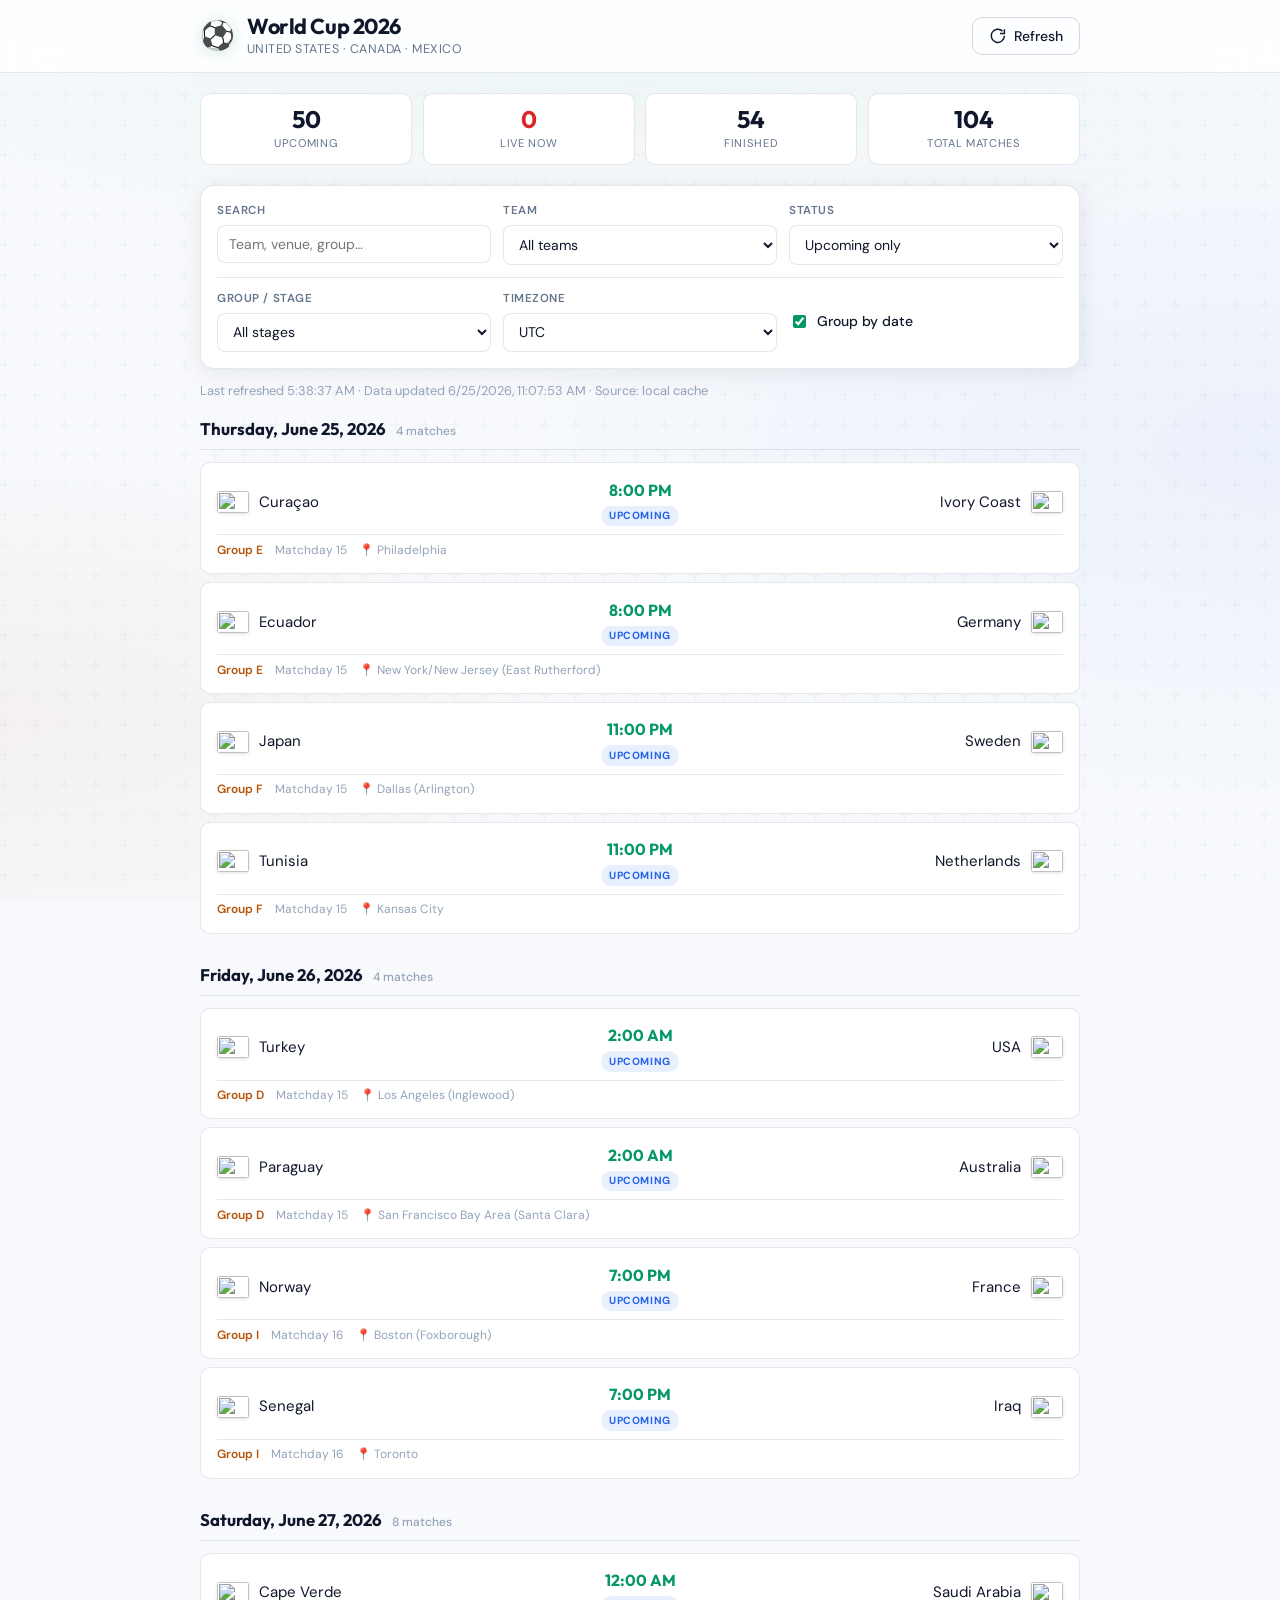
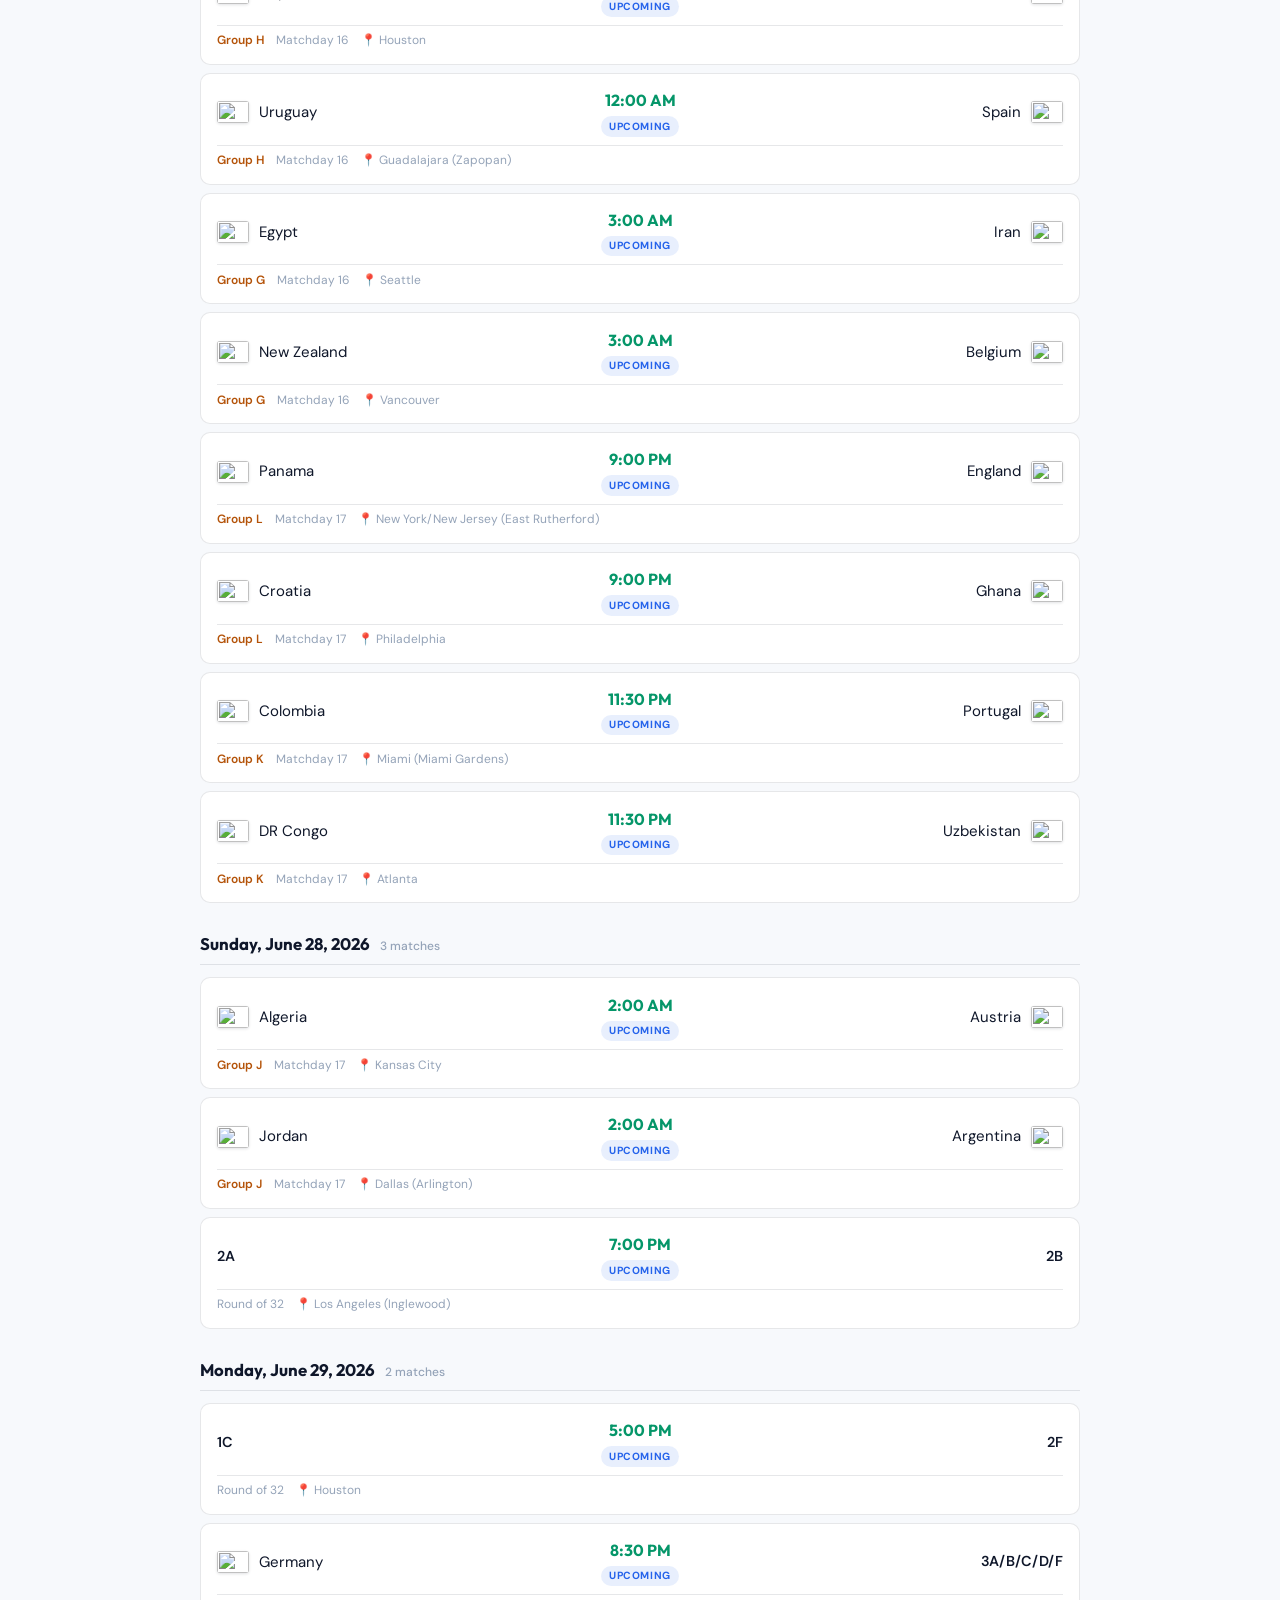
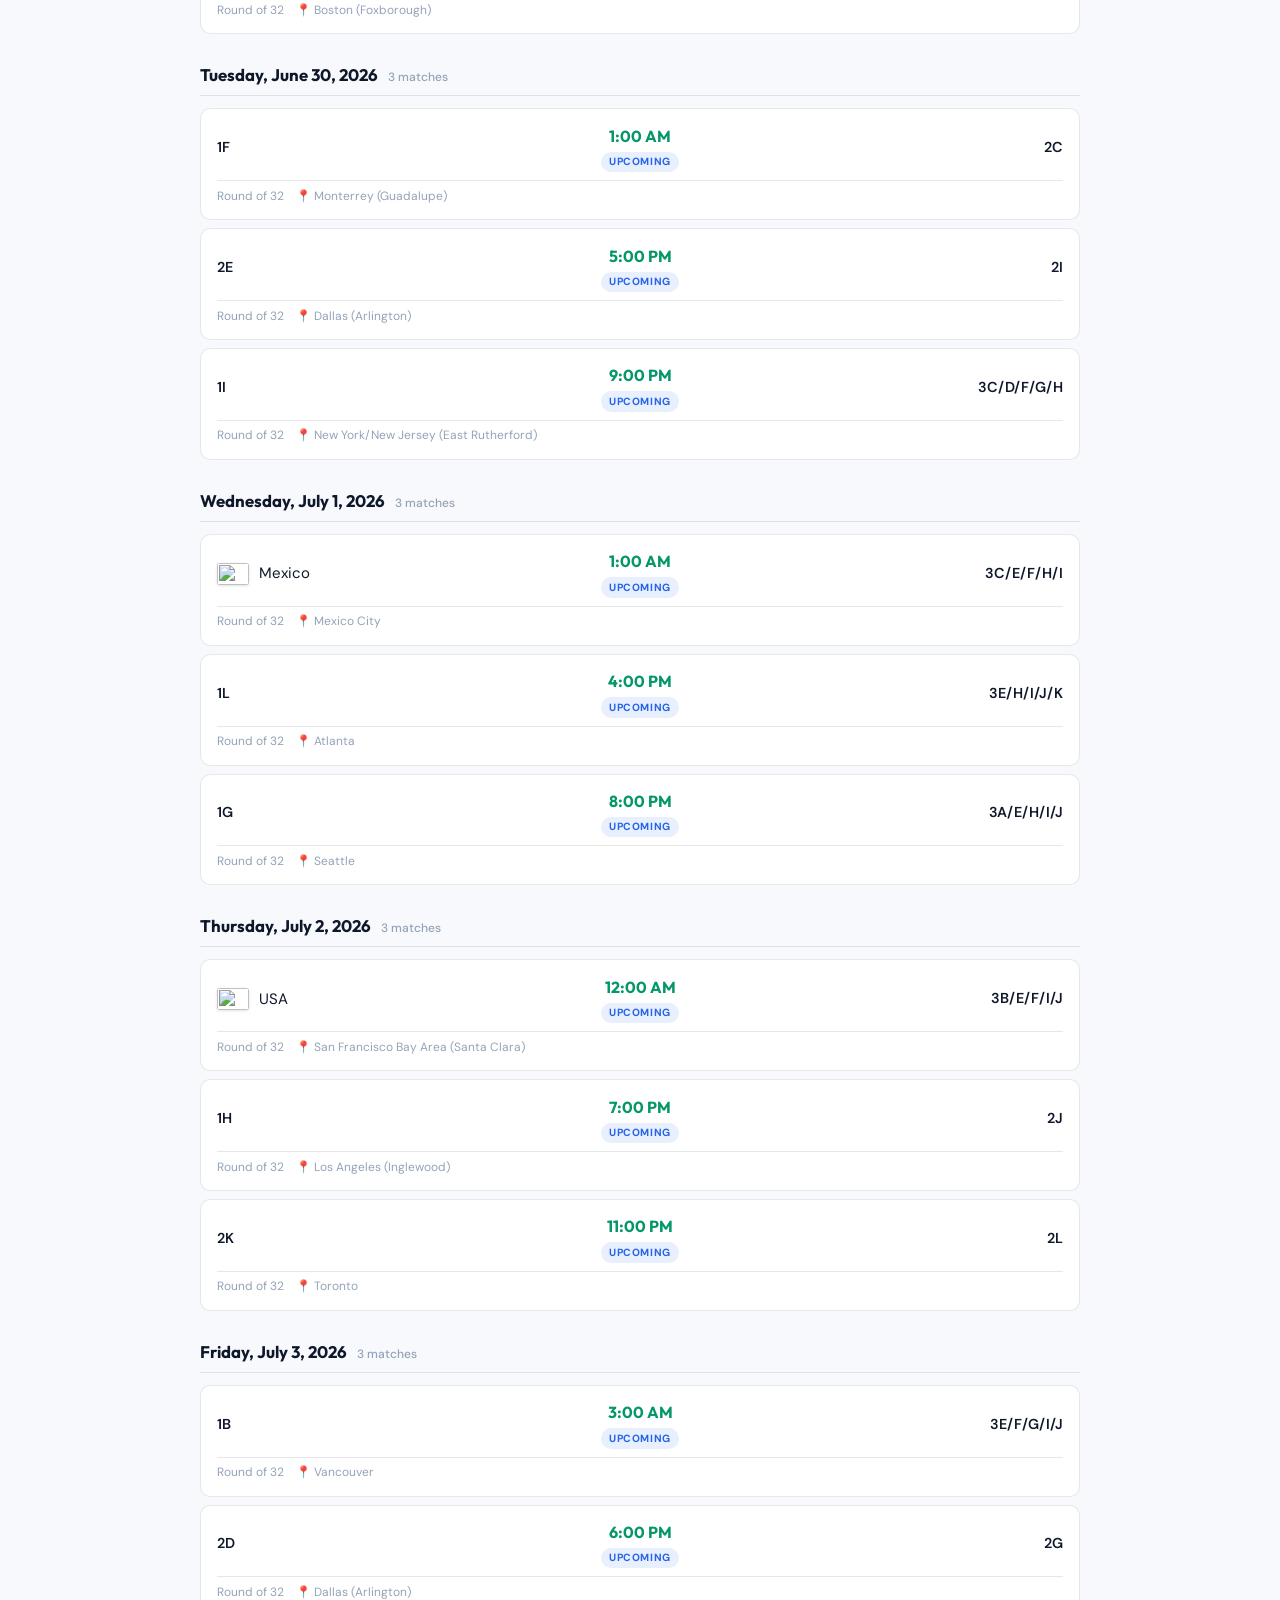
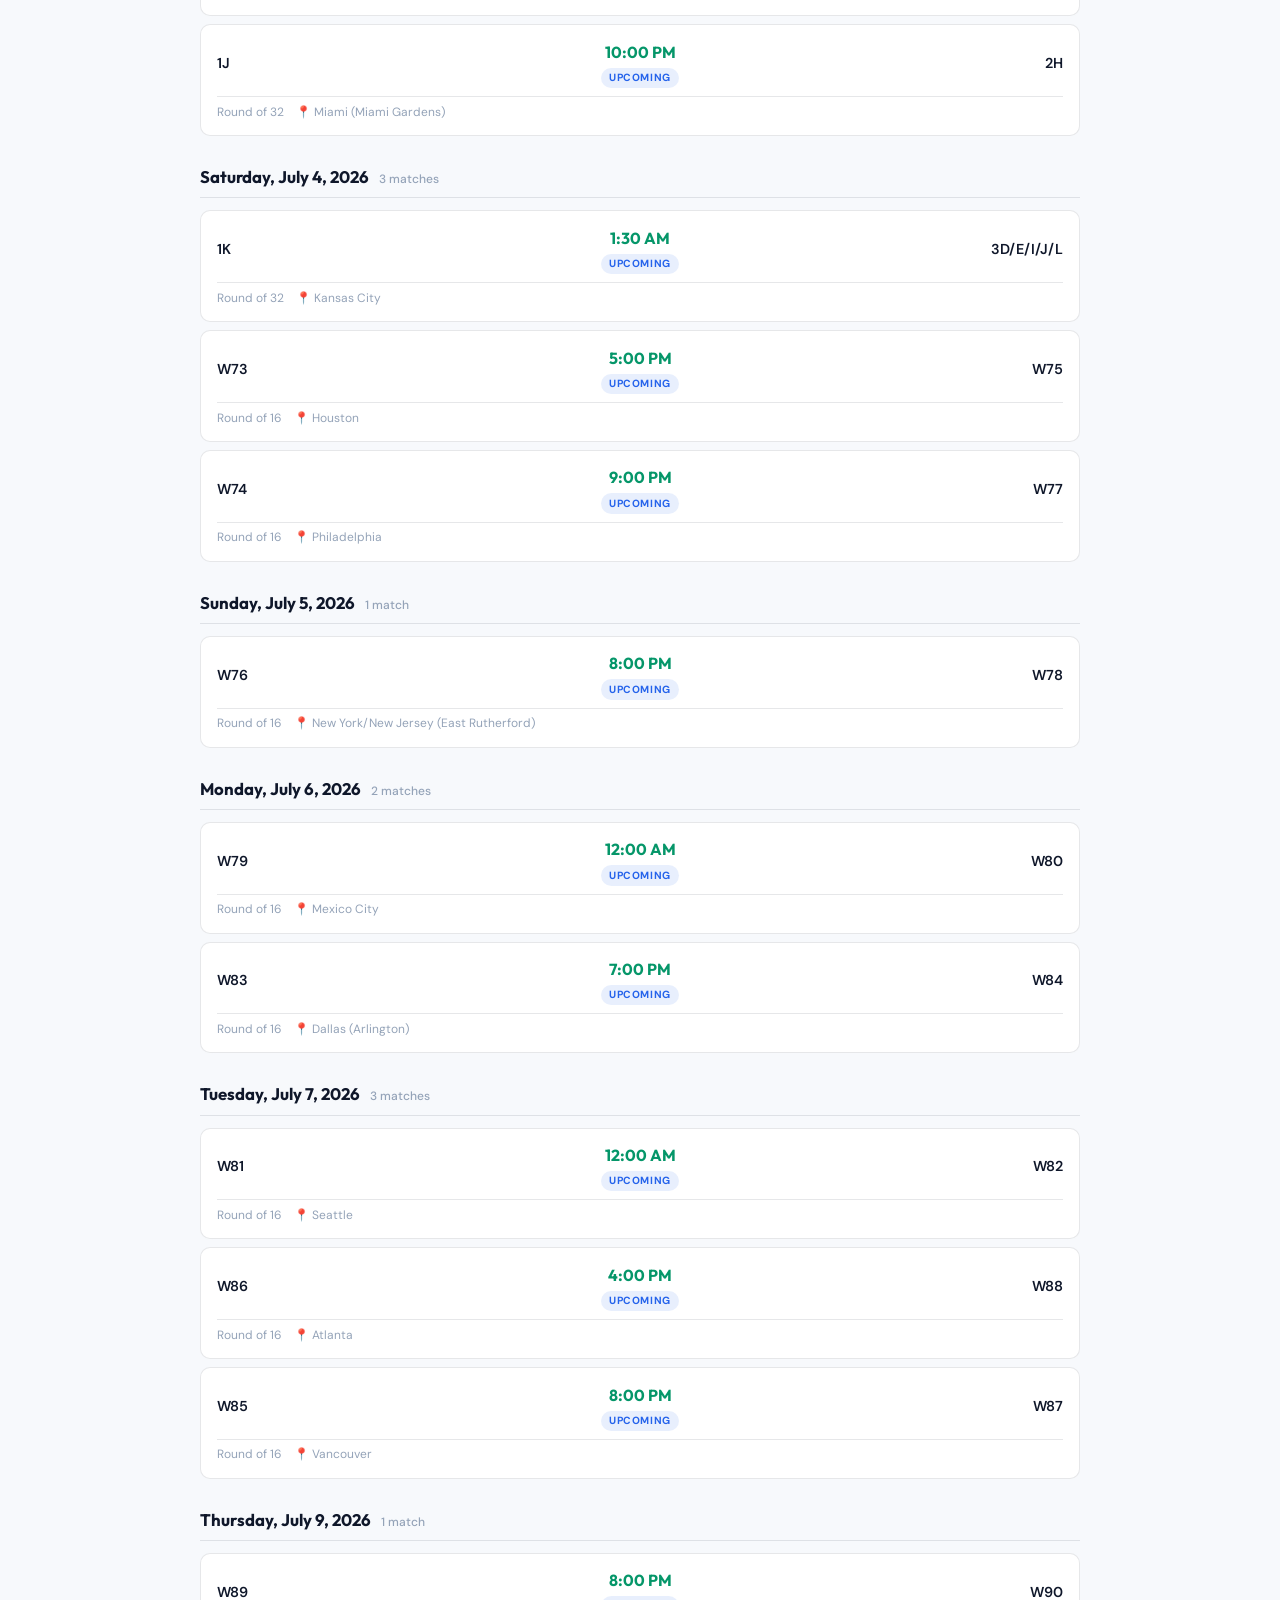
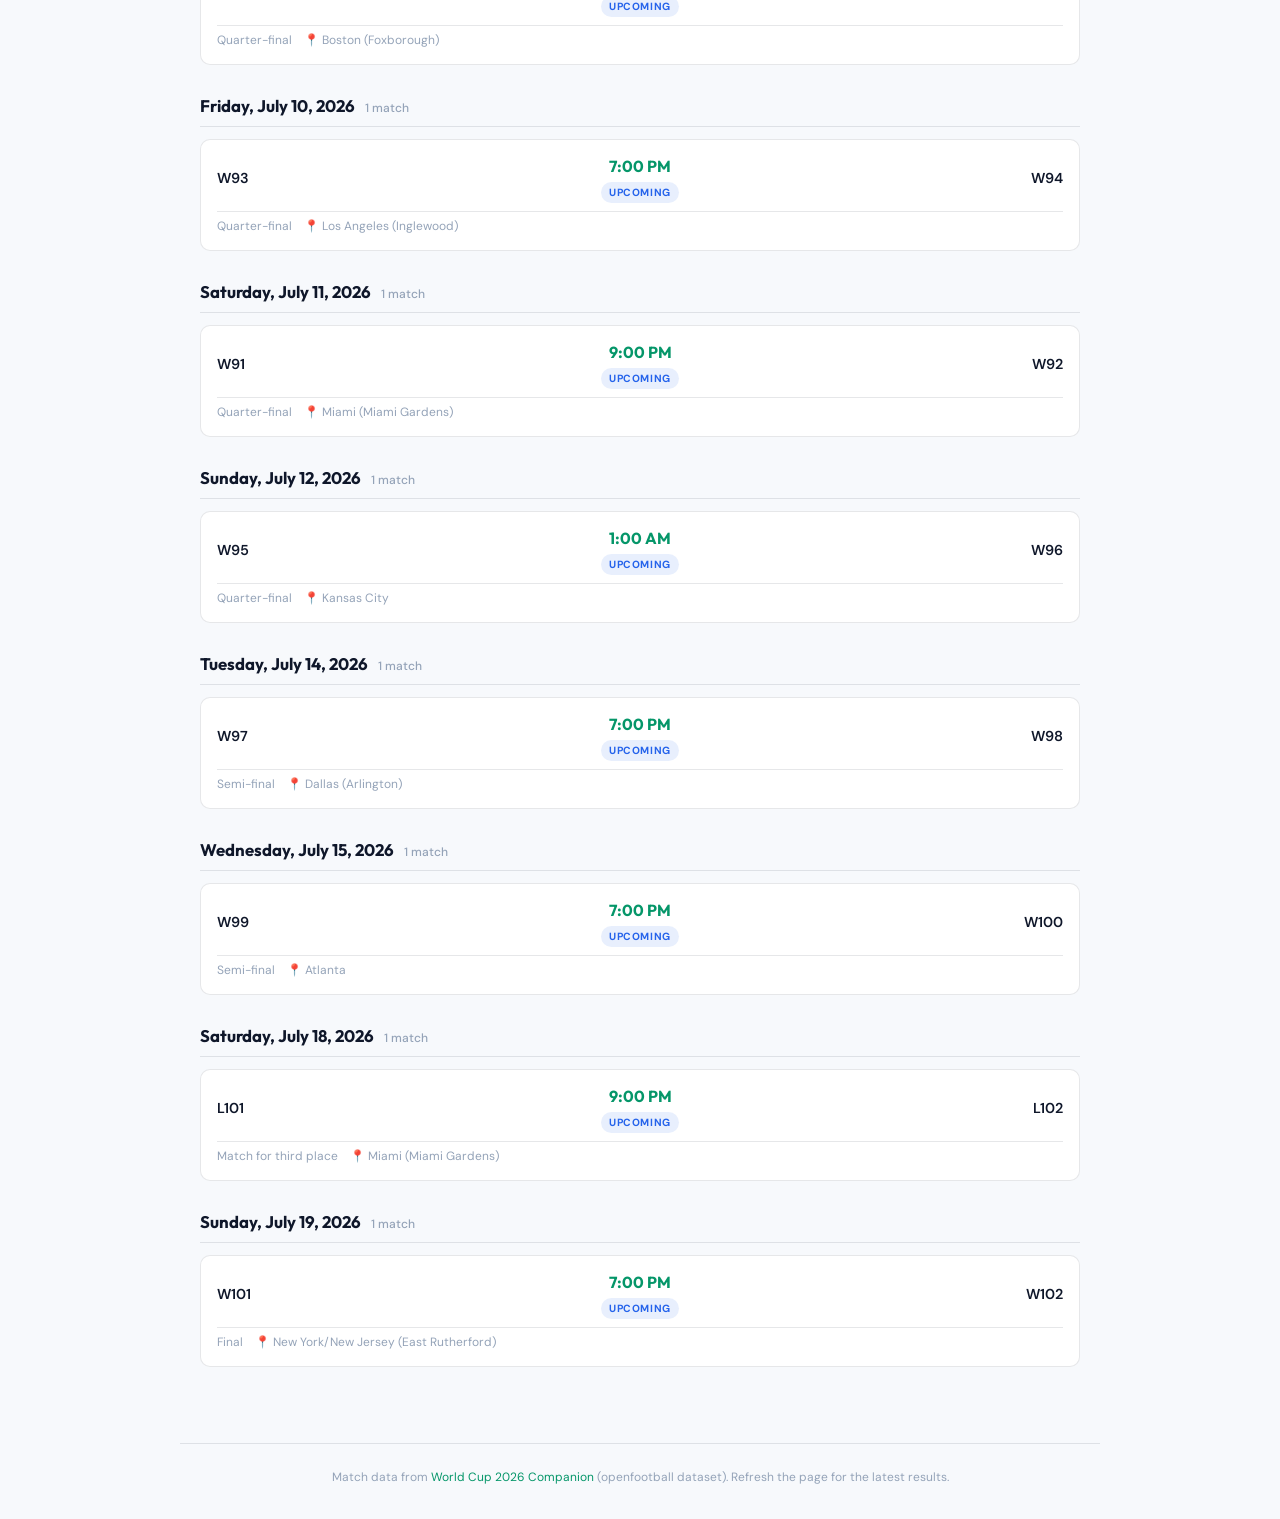
==== index.html @ 086d4d92 "Add World Cup 2026 match schedule site with squads and filters. Co-authored-by: Cursor <cursoragent@" ====
<!DOCTYPE html>
<html lang="en">
<head>
  <meta charset="UTF-8">
  <meta name="viewport" content="width=device-width, initial-scale=1.0">
  <meta name="description" content="2026 FIFA World Cup match schedule — dates, times, live updates, and results in your timezone.">
  <meta name="theme-color" content="#f7f9fc">
  <title>World Cup 2026 — Match Schedule</title>
  <link rel="preconnect" href="https://fonts.googleapis.com">
  <link rel="preconnect" href="https://fonts.gstatic.com" crossorigin>
  <link href="https://fonts.googleapis.com/css2?family=DM+Sans:ital,opsz,wght@0,9..40,400;0,9..40,500;0,9..40,600;0,9..40,700;1,9..40,400&family=Outfit:wght@600;700;800&display=swap" rel="stylesheet">
  <link rel="stylesheet" href="styles.css">
</head>
<body>
  <div class="page-bg" aria-hidden="true"></div>

  <header class="site-header">
    <div class="header-inner">
      <div class="brand">
        <span class="brand-icon" aria-hidden="true">⚽</span>
        <div>
          <h1>World Cup 2026</h1>
          <p class="brand-sub">United States · Canada · Mexico</p>
        </div>
      </div>
      <div class="header-actions">
        <button type="button" id="refresh-btn" class="btn btn-ghost" title="Reload latest match data">
          <svg class="icon" viewBox="0 0 24 24" fill="none" stroke="currentColor" stroke-width="2" aria-hidden="true">
            <path d="M21 12a9 9 0 1 1-2.64-6.36"/><polyline points="21 3 21 9 15 9"/>
          </svg>
          <span class="btn-label">Refresh</span>
        </button>
      </div>
    </div>
  </header>

  <main class="main">
    <section class="stats-bar" id="stats-bar" aria-label="Tournament summary">
      <div class="stat-card">
        <span class="stat-value" id="stat-upcoming">—</span>
        <span class="stat-label">Upcoming</span>
      </div>
      <div class="stat-card stat-live">
        <span class="stat-value" id="stat-live">—</span>
        <span class="stat-label">Live now</span>
      </div>
      <div class="stat-card">
        <span class="stat-value" id="stat-finished">—</span>
        <span class="stat-label">Finished</span>
      </div>
      <div class="stat-card">
        <span class="stat-value" id="stat-total">—</span>
        <span class="stat-label">Total matches</span>
      </div>
    </section>

    <section class="controls" aria-label="Filters">
      <div class="controls-row">
        <div class="control-group control-search">
          <label for="search-input">Search</label>
          <input type="search" id="search-input" placeholder="Team, venue, group…" autocomplete="off">
        </div>
        <div class="control-group">
          <label for="team-filter">Team</label>
          <select id="team-filter">
            <option value="">All teams</option>
          </select>
        </div>
        <div class="control-group">
          <label for="status-filter">Status</label>
          <select id="status-filter">
            <option value="all">All matches</option>
            <option value="upcoming" selected>Upcoming only</option>
            <option value="live">Live only</option>
            <option value="finished">Finished only</option>
          </select>
        </div>
      </div>
      <div class="controls-row">
        <div class="control-group">
          <label for="group-filter">Group / Stage</label>
          <select id="group-filter">
            <option value="">All stages</option>
          </select>
        </div>
        <div class="control-group">
          <label for="timezone-select">Timezone</label>
          <select id="timezone-select"></select>
        </div>
        <div class="control-group control-toggle">
          <label class="toggle-label">
            <input type="checkbox" id="group-by-date" checked>
            <span>Group by date</span>
          </label>
        </div>
      </div>
    </section>

    <p class="meta-line" id="meta-line" aria-live="polite"></p>

    <div id="loading" class="loading" hidden>
      <div class="spinner" aria-hidden="true"></div>
      <p>Loading matches…</p>
    </div>

    <div id="error" class="error-banner" hidden role="alert">
      <p id="error-message"></p>
      <button type="button" class="btn btn-small" id="retry-btn">Try again</button>
    </div>

    <div id="matches-container" class="matches-container"></div>

    <p id="empty-state" class="empty-state" hidden>No matches match your filters. Try adjusting your selection.</p>
  </main>

  <footer class="site-footer">
    <p>Match data from <a href="https://wcup2026.org" target="_blank" rel="noopener">World Cup 2026 Companion</a> (openfootball dataset). Refresh the page for the latest results.</p>
  </footer>

  <div id="squad-modal" class="modal" hidden aria-hidden="true">
    <div class="modal-backdrop" data-close-squad></div>
    <div class="modal-panel" role="dialog" aria-modal="true" aria-labelledby="squad-title">
      <header class="modal-header">
        <div class="modal-title-wrap">
          <img id="squad-flag" class="squad-flag" src="" alt="" width="48" height="34" hidden>
          <div>
            <h2 id="squad-title" class="modal-title">Team squad</h2>
            <p id="squad-subtitle" class="modal-subtitle"></p>
          </div>
        </div>
        <button type="button" class="modal-close" id="squad-close" aria-label="Close squad panel">&times;</button>
      </header>
      <div id="squad-body" class="modal-body"></div>
    </div>
  </div>

  <script src="data/matches.js"></script>
  <script src="data/squads.js"></script>
  <script src="app.js"></script>
</body>
</html>
---- styles.css ----
:root {
  --bg-deep: #f7f9fc;
  --bg-card: #ffffff;
  --bg-card-hover: #f1f5f9;
  --bg-input: #ffffff;
  --border: rgba(15, 23, 42, 0.1);
  --border-strong: rgba(15, 23, 42, 0.16);
  --text: #0f172a;
  --text-muted: #64748b;
  --text-dim: #94a3b8;
  --accent: #059669;
  --accent-glow: rgba(5, 150, 105, 0.18);
  --accent-2: #2563eb;
  --live: #dc2626;
  --live-glow: rgba(220, 38, 38, 0.18);
  --gold: #b45309;
  --radius: 14px;
  --radius-sm: 10px;
  --shadow: 0 4px 24px rgba(15, 23, 42, 0.08);
  --font-body: "DM Sans", system-ui, sans-serif;
  --font-display: "Outfit", system-ui, sans-serif;
  --header-h: 72px;
  --max-w: 920px;
}

*, *::before, *::after {
  box-sizing: border-box;
}

html {
  scroll-behavior: smooth;
}

body {
  margin: 0;
  min-height: 100dvh;
  font-family: var(--font-body);
  font-size: 15px;
  line-height: 1.5;
  color: var(--text);
  background: var(--bg-deep);
  -webkit-font-smoothing: antialiased;
}

.page-bg {
  position: fixed;
  inset: 0;
  z-index: -1;
  background:
    radial-gradient(ellipse 80% 50% at 50% -20%, rgba(5, 150, 105, 0.08), transparent),
    radial-gradient(ellipse 60% 40% at 100% 50%, rgba(37, 99, 235, 0.06), transparent),
    radial-gradient(ellipse 50% 30% at 0% 80%, rgba(180, 83, 9, 0.05), transparent),
    var(--bg-deep);
}

.page-bg::after {
  content: "";
  position: absolute;
  inset: 0;
  background-image: url("data:image/svg+xml,%3Csvg width='60' height='60' viewBox='0 0 60 60' xmlns='http://www.w3.org/2000/svg'%3E%3Cg fill='none' fill-rule='evenodd'%3E%3Cg fill='%230f172a' fill-opacity='0.03'%3E%3Cpath d='M36 34v-4h-2v4h-4v2h4v4h2v-4h4v-2h-4zm0-30V0h-2v4h-4v2h4v4h2V6h4V4h-4zM6 34v-4H4v4H0v2h4v4h2v-4h4v-2H6zM6 4V0H4v4H0v2h4v4h2V6h4V4H6z'/%3E%3C/g%3E%3C/g%3E%3C/svg%3E");
  opacity: 0.8;
  pointer-events: none;
}

/* Header */
.site-header {
  position: sticky;
  top: 0;
  z-index: 100;
  backdrop-filter: blur(16px) saturate(1.4);
  background: rgba(255, 255, 255, 0.88);
  border-bottom: 1px solid var(--border);
}

.header-inner {
  max-width: var(--max-w);
  margin: 0 auto;
  padding: 0.85rem 1.25rem;
  display: flex;
  align-items: center;
  justify-content: space-between;
  gap: 1rem;
}

.brand {
  display: flex;
  align-items: center;
  gap: 0.75rem;
}

.brand-icon {
  font-size: 1.75rem;
  filter: drop-shadow(0 2px 8px var(--accent-glow));
}

.brand h1 {
  margin: 0;
  font-family: var(--font-display);
  font-size: 1.35rem;
  font-weight: 700;
  letter-spacing: -0.02em;
  line-height: 1.2;
}

.brand-sub {
  margin: 0;
  font-size: 0.78rem;
  color: var(--text-muted);
  letter-spacing: 0.04em;
  text-transform: uppercase;
}

/* Buttons */
.btn {
  display: inline-flex;
  align-items: center;
  gap: 0.45rem;
  padding: 0.55rem 1rem;
  border: 1px solid var(--border-strong);
  border-radius: var(--radius-sm);
  background: var(--bg-card);
  color: var(--text);
  font-family: inherit;
  font-size: 0.875rem;
  font-weight: 500;
  cursor: pointer;
  transition: background 0.2s, border-color 0.2s, transform 0.15s;
}

.btn:hover {
  background: var(--bg-card-hover);
  border-color: rgba(5, 150, 105, 0.35);
}

.btn:active {
  transform: scale(0.97);
}

.btn-ghost {
  background: transparent;
}

.btn-small {
  padding: 0.4rem 0.85rem;
  font-size: 0.8rem;
}

.icon {
  width: 1.1rem;
  height: 1.1rem;
}

.btn.is-loading .icon {
  animation: spin 0.8s linear infinite;
}

@keyframes spin {
  to { transform: rotate(360deg); }
}

/* Main */
.main {
  max-width: var(--max-w);
  margin: 0 auto;
  padding: 1.25rem 1.25rem 3rem;
}

/* Stats bar */
.stats-bar {
  display: grid;
  grid-template-columns: repeat(4, 1fr);
  gap: 0.65rem;
  margin-bottom: 1.25rem;
}

.stat-card {
  background: var(--bg-card);
  border: 1px solid var(--border);
  border-radius: var(--radius-sm);
  padding: 0.75rem 0.5rem;
  text-align: center;
  backdrop-filter: blur(8px);
}

.stat-value {
  display: block;
  font-family: var(--font-display);
  font-size: 1.5rem;
  font-weight: 700;
  line-height: 1.1;
  color: var(--text);
}

.stat-label {
  display: block;
  margin-top: 0.2rem;
  font-size: 0.7rem;
  color: var(--text-muted);
  text-transform: uppercase;
  letter-spacing: 0.06em;
}

.stat-live .stat-value {
  color: var(--live);
}

.stat-live.has-live {
  border-color: rgba(220, 38, 38, 0.35);
  box-shadow: 0 0 16px var(--live-glow);
  animation: pulse-live 2s ease-in-out infinite;
}

@keyframes pulse-live {
  0%, 100% { box-shadow: 0 0 12px var(--live-glow); }
  50% { box-shadow: 0 0 24px var(--live-glow); }
}

/* Controls */
.controls {
  background: var(--bg-card);
  border: 1px solid var(--border);
  border-radius: var(--radius);
  padding: 1rem;
  margin-bottom: 0.75rem;
  backdrop-filter: blur(12px);
  box-shadow: var(--shadow);
}

.controls-row {
  display: grid;
  grid-template-columns: repeat(3, 1fr);
  gap: 0.75rem;
}

.controls-row + .controls-row {
  margin-top: 0.75rem;
  padding-top: 0.75rem;
  border-top: 1px solid var(--border);
}

.control-group {
  display: flex;
  flex-direction: column;
  gap: 0.35rem;
  min-width: 0;
}

.control-group label {
  font-size: 0.72rem;
  font-weight: 600;
  color: var(--text-muted);
  text-transform: uppercase;
  letter-spacing: 0.05em;
}

.control-group input,
.control-group select {
  width: 100%;
  padding: 0.55rem 0.7rem;
  border: 1px solid var(--border);
  border-radius: 8px;
  background: var(--bg-input);
  color: var(--text);
  font-family: inherit;
  font-size: 0.875rem;
  outline: none;
  transition: border-color 0.2s, box-shadow 0.2s;
}

.control-group input:focus,
.control-group select:focus {
  border-color: var(--accent);
  box-shadow: 0 0 0 3px var(--accent-glow);
}

.control-search {
  grid-column: span 1;
}

.toggle-label {
  display: flex;
  align-items: center;
  gap: 0.5rem;
  margin-top: 1.35rem;
  font-size: 0.875rem !important;
  font-weight: 500 !important;
  text-transform: none !important;
  letter-spacing: normal !important;
  color: var(--text) !important;
  cursor: pointer;
}

.toggle-label input {
  width: auto;
  accent-color: var(--accent);
}

.meta-line {
  margin: 0 0 1rem;
  font-size: 0.8rem;
  color: var(--text-dim);
}

/* Loading & error */
.loading {
  display: flex;
  flex-direction: column;
  align-items: center;
  gap: 1rem;
  padding: 3rem 1rem;
  color: var(--text-muted);
}

.loading[hidden],
.error-banner[hidden],
.empty-state[hidden] {
  display: none !important;
}

.spinner {
  width: 36px;
  height: 36px;
  border: 3px solid var(--border);
  border-top-color: var(--accent);
  border-radius: 50%;
  animation: spin 0.7s linear infinite;
}

.error-banner {
  display: flex;
  align-items: center;
  justify-content: space-between;
  gap: 1rem;
  flex-wrap: wrap;
  padding: 0.85rem 1rem;
  margin-bottom: 1rem;
  background: #fef2f2;
  border: 1px solid rgba(220, 38, 38, 0.25);
  border-radius: var(--radius-sm);
  color: #b91c1c;
}

.error-banner p {
  margin: 0;
  font-size: 0.875rem;
}

.empty-state {
  text-align: center;
  padding: 2.5rem 1rem;
  color: var(--text-muted);
}

/* Date groups */
.date-group {
  margin-bottom: 1.75rem;
}

.date-heading {
  display: flex;
  align-items: baseline;
  gap: 0.65rem;
  margin: 0 0 0.75rem;
  padding-bottom: 0.5rem;
  border-bottom: 1px solid var(--border);
}

.date-heading time {
  font-family: var(--font-display);
  font-size: 1.05rem;
  font-weight: 700;
  color: var(--text);
}

.date-heading .match-count {
  font-size: 0.75rem;
  color: var(--text-dim);
  font-weight: 500;
}

/* Match card */
.match-card {
  display: grid;
  grid-template-columns: 1fr auto 1fr;
  align-items: center;
  gap: 0.5rem 0.75rem;
  padding: 0.9rem 1rem;
  margin-bottom: 0.5rem;
  background: var(--bg-card);
  border: 1px solid var(--border);
  border-radius: var(--radius-sm);
  backdrop-filter: blur(8px);
  transition: background 0.2s, border-color 0.2s, transform 0.15s;
}

.match-card:hover {
  background: var(--bg-card-hover);
  border-color: var(--border-strong);
}

.match-card.is-live {
  border-color: rgba(220, 38, 38, 0.35);
  box-shadow: 0 0 12px var(--live-glow);
}

.match-card.is-finished {
  opacity: 0.88;
}

.team {
  display: flex;
  align-items: center;
  gap: 0.6rem;
  min-width: 0;
}

.team-away {
  flex-direction: row-reverse;
  text-align: right;
}

.team-flag {
  width: 32px;
  height: 22px;
  object-fit: cover;
  border-radius: 3px;
  box-shadow: 0 1px 3px rgba(15, 23, 42, 0.12);
  flex-shrink: 0;
}

.team-name {
  font-weight: 600;
  font-size: 0.9rem;
  white-space: nowrap;
  overflow: hidden;
  text-overflow: ellipsis;
}

.team-link {
  padding: 0;
  border: none;
  background: none;
  font: inherit;
  color: inherit;
  cursor: pointer;
  text-align: inherit;
  border-radius: 4px;
  transition: color 0.15s;
}

.team-link:hover {
  color: var(--accent);
  text-decoration: underline;
  text-underline-offset: 2px;
}

.team-link:focus-visible {
  outline: 2px solid var(--accent);
  outline-offset: 2px;
}

.team-away .team-link {
  text-align: right;
}

.match-center {
  display: flex;
  flex-direction: column;
  align-items: center;
  gap: 0.25rem;
  min-width: 5.5rem;
}

.match-time {
  font-family: var(--font-display);
  font-size: 1rem;
  font-weight: 700;
  color: var(--accent);
  white-space: nowrap;
}

.match-score {
  font-family: var(--font-display);
  font-size: 1.25rem;
  font-weight: 800;
  letter-spacing: 0.05em;
  color: var(--text);
}

.match-vs {
  font-size: 0.75rem;
  font-weight: 600;
  color: var(--text-dim);
  letter-spacing: 0.08em;
}

.status-badge {
  display: inline-flex;
  align-items: center;
  gap: 0.3rem;
  padding: 0.15rem 0.5rem;
  border-radius: 999px;
  font-size: 0.65rem;
  font-weight: 700;
  text-transform: uppercase;
  letter-spacing: 0.06em;
}

.status-upcoming {
  background: rgba(37, 99, 235, 0.1);
  color: var(--accent-2);
}

.status-live {
  background: rgba(220, 38, 38, 0.1);
  color: var(--live);
}

.status-live::before {
  content: "";
  width: 6px;
  height: 6px;
  border-radius: 50%;
  background: var(--live);
  animation: blink 1.2s ease-in-out infinite;
}

@keyframes blink {
  0%, 100% { opacity: 1; }
  50% { opacity: 0.3; }
}

.status-finished {
  background: rgba(15, 23, 42, 0.06);
  color: var(--text-muted);
}

.match-meta {
  grid-column: 1 / -1;
  display: flex;
  flex-wrap: wrap;
  gap: 0.35rem 0.75rem;
  padding-top: 0.35rem;
  border-top: 1px solid var(--border);
  font-size: 0.75rem;
  color: var(--text-dim);
}

.match-meta span {
  display: inline-flex;
  align-items: center;
  gap: 0.25rem;
}

.match-meta .group-tag {
  color: var(--gold);
  font-weight: 600;
}

/* Footer */
.site-footer {
  max-width: var(--max-w);
  margin: 0 auto;
  padding: 1.5rem 1.25rem 2rem;
  border-top: 1px solid var(--border);
  text-align: center;
}

.site-footer p {
  margin: 0;
  font-size: 0.75rem;
  color: var(--text-dim);
  line-height: 1.6;
}

.site-footer a {
  color: var(--accent);
  text-decoration: none;
}

.site-footer a:hover {
  text-decoration: underline;
}

/* Responsive */
@media (max-width: 720px) {
  .stats-bar {
    grid-template-columns: repeat(2, 1fr);
  }

  .controls-row {
    grid-template-columns: 1fr;
  }

  .control-search {
    grid-column: span 1;
  }

  .toggle-label {
    margin-top: 0;
  }

  .btn-label {
    display: none;
  }

  .match-card {
    grid-template-columns: 1fr;
    grid-template-rows: auto auto auto;
    text-align: center;
    gap: 0.65rem;
    padding: 1rem;
  }

  .team {
    justify-content: center !important;
    flex-direction: row !important;
    text-align: left !important;
  }

  .team-away {
    flex-direction: row !important;
  }

  .match-center {
    order: -1;
    flex-direction: row;
    flex-wrap: wrap;
    justify-content: center;
    gap: 0.5rem;
  }

  .match-meta {
    justify-content: center;
  }
}

@media (max-width: 400px) {
  .brand h1 {
    font-size: 1.15rem;
  }

  .stat-value {
    font-size: 1.25rem;
  }
}

@media (prefers-reduced-motion: reduce) {
  *, *::before, *::after {
    animation-duration: 0.01ms !important;
    animation-iteration-count: 1 !important;
    transition-duration: 0.01ms !important;
  }
}

/* Squad modal */
body.modal-open {
  overflow: hidden;
}

.modal[hidden] {
  display: none !important;
}

.modal {
  position: fixed;
  inset: 0;
  z-index: 200;
  display: flex;
  align-items: center;
  justify-content: center;
  padding: 1rem;
}

.modal-backdrop {
  position: absolute;
  inset: 0;
  background: rgba(15, 23, 42, 0.45);
  backdrop-filter: blur(4px);
}

.modal-panel {
  position: relative;
  width: min(520px, 100%);
  max-height: min(85dvh, 720px);
  display: flex;
  flex-direction: column;
  background: var(--bg-card);
  border: 1px solid var(--border-strong);
  border-radius: var(--radius);
  box-shadow: 0 24px 64px rgba(15, 23, 42, 0.18);
  overflow: hidden;
}

.modal-header {
  display: flex;
  align-items: flex-start;
  justify-content: space-between;
  gap: 1rem;
  padding: 1rem 1.1rem;
  border-bottom: 1px solid var(--border);
  background: #fff;
}

.modal-title-wrap {
  display: flex;
  align-items: center;
  gap: 0.75rem;
  min-width: 0;
}

.squad-flag {
  border-radius: 4px;
  box-shadow: 0 1px 4px rgba(15, 23, 42, 0.12);
  flex-shrink: 0;
}

.modal-title {
  margin: 0;
  font-family: var(--font-display);
  font-size: 1.2rem;
  font-weight: 700;
  line-height: 1.2;
}

.modal-subtitle {
  margin: 0.2rem 0 0;
  font-size: 0.8rem;
  color: var(--text-muted);
}

.modal-close {
  flex-shrink: 0;
  width: 2rem;
  height: 2rem;
  border: none;
  border-radius: 8px;
  background: var(--bg-card-hover);
  color: var(--text-muted);
  font-size: 1.35rem;
  line-height: 1;
  cursor: pointer;
  transition: background 0.15s, color 0.15s;
}

.modal-close:hover {
  background: var(--border);
  color: var(--text);
}

.modal-body {
  overflow-y: auto;
  padding: 0.75rem 1rem 1.25rem;
}

.squad-section + .squad-section {
  margin-top: 1rem;
}

.squad-section-title {
  margin: 0 0 0.5rem;
  font-size: 0.72rem;
  font-weight: 700;
  text-transform: uppercase;
  letter-spacing: 0.06em;
  color: var(--text-muted);
}

.player-list {
  list-style: none;
  margin: 0;
  padding: 0;
}

.player-row {
  display: flex;
  align-items: flex-start;
  gap: 0.75rem;
  padding: 0.55rem 0;
  border-bottom: 1px solid var(--border);
}

.player-row:last-child {
  border-bottom: none;
}

.player-no {
  flex-shrink: 0;
  width: 1.75rem;
  font-family: var(--font-display);
  font-weight: 700;
  font-size: 0.9rem;
  color: var(--accent);
  text-align: center;
}

.player-info {
  min-width: 0;
  display: flex;
  flex-direction: column;
  gap: 0.1rem;
}

.player-name {
  font-weight: 600;
  font-size: 0.9rem;
  color: var(--text);
}

.player-captain {
  margin-left: 0.25rem;
  font-size: 0.75rem;
  font-weight: 700;
  color: var(--gold);
}

.player-meta {
  font-size: 0.75rem;
  color: var(--text-dim);
}

@media (max-width: 720px) {
  .modal {
    padding: 0;
    align-items: flex-end;
  }

  .modal-panel {
    width: 100%;
    max-height: 92dvh;
    border-radius: var(--radius) var(--radius) 0 0;
  }
}
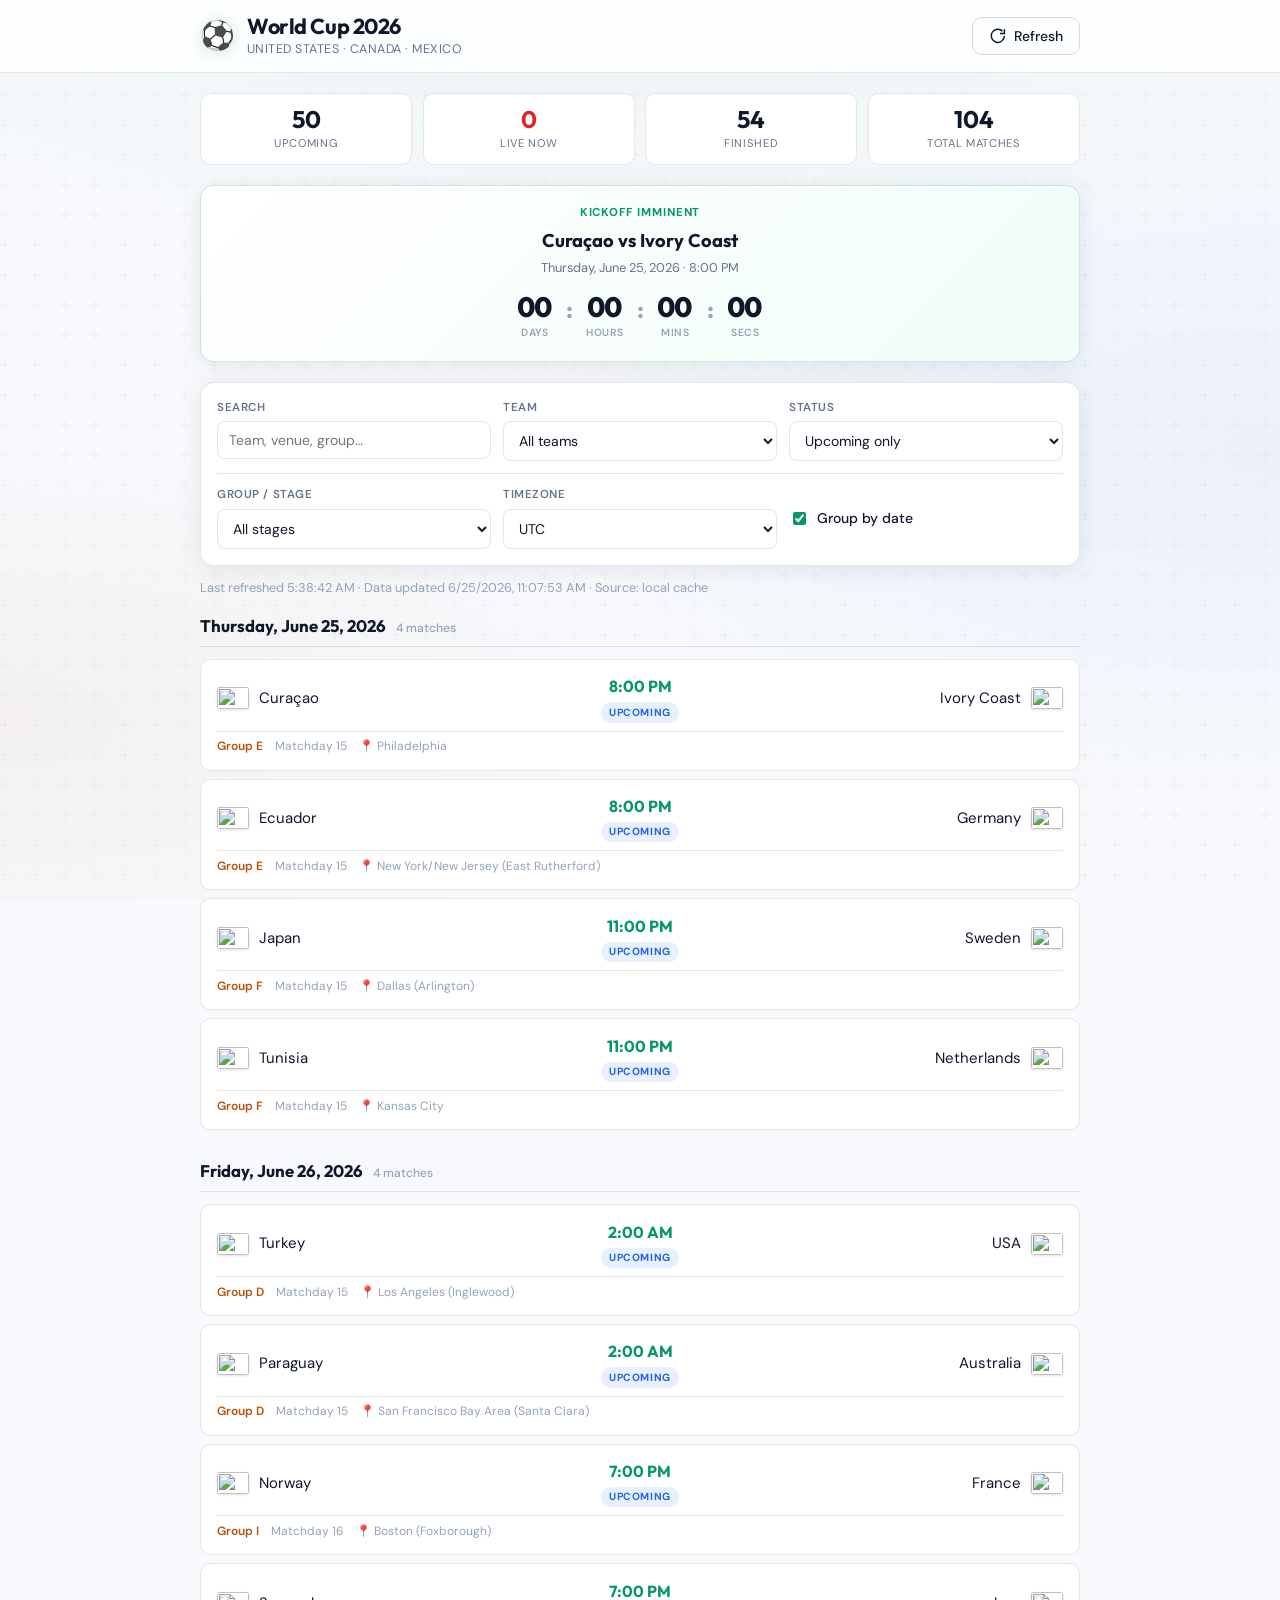
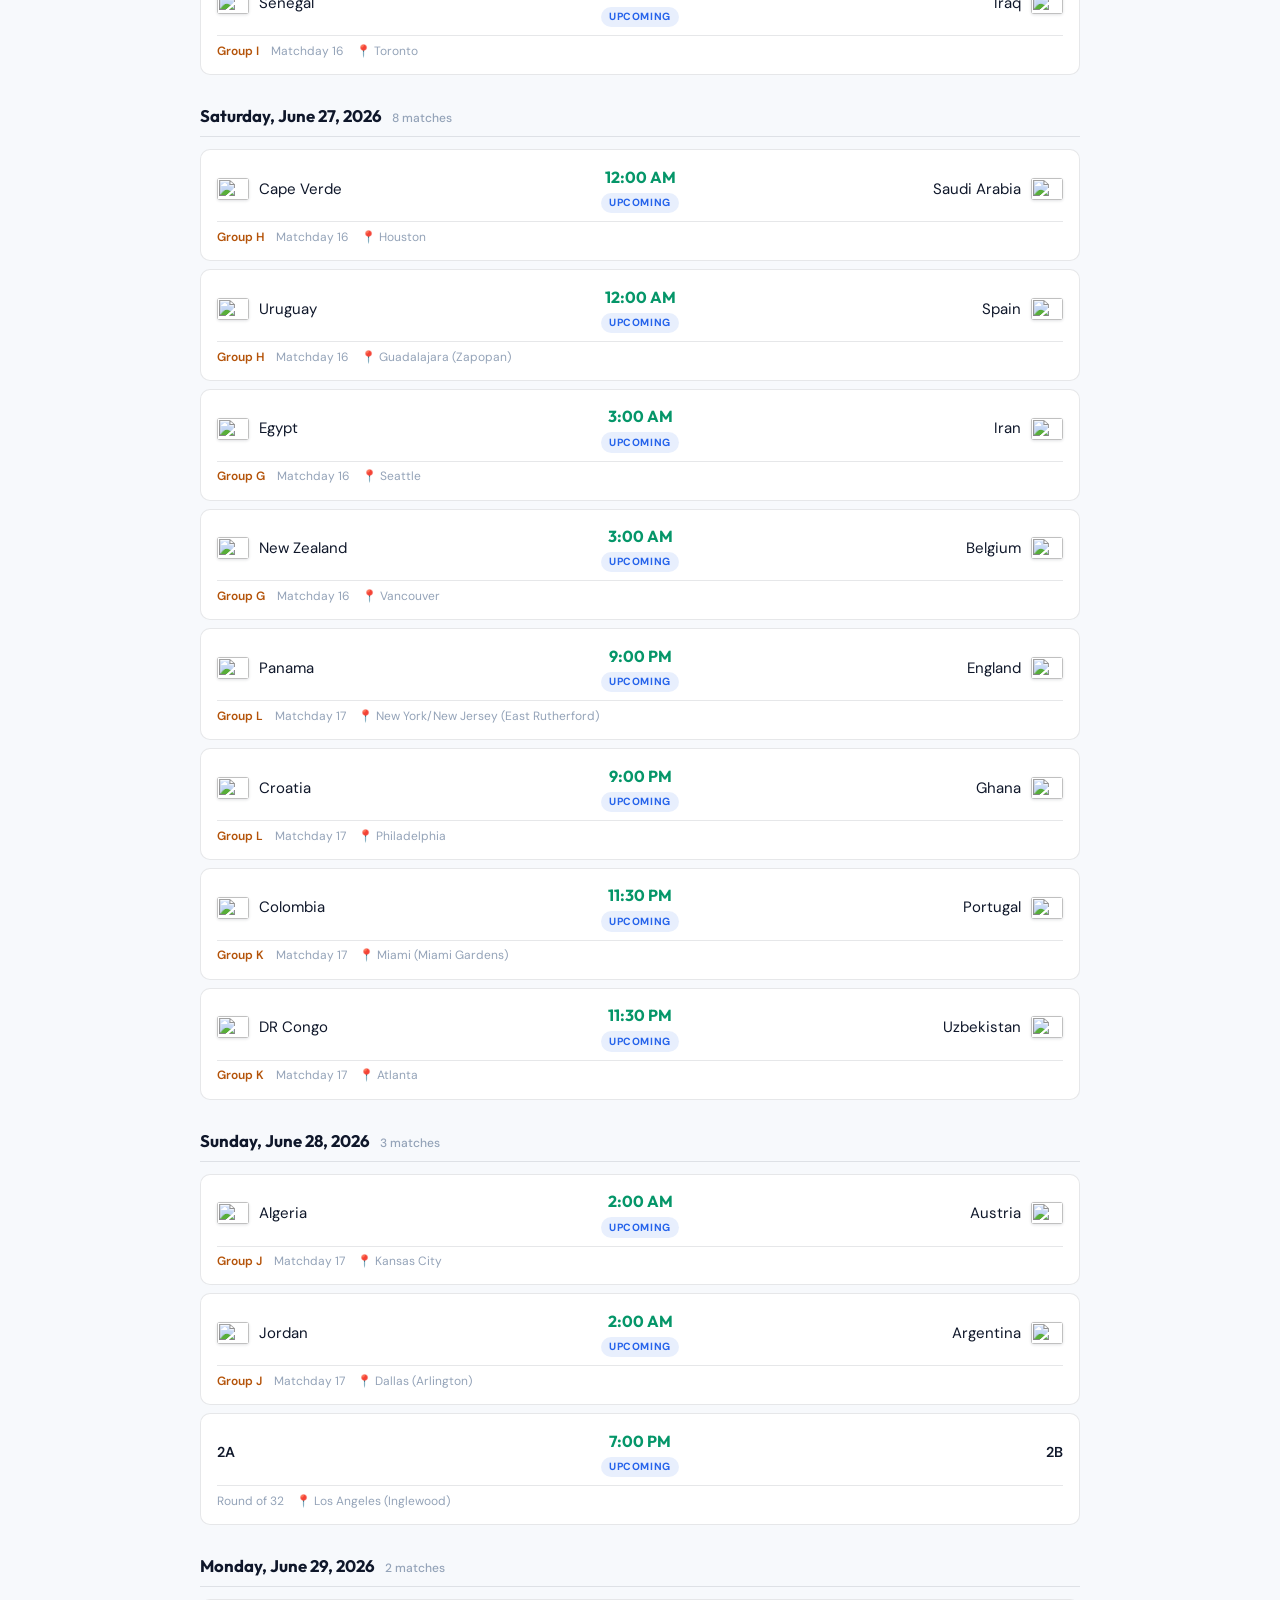
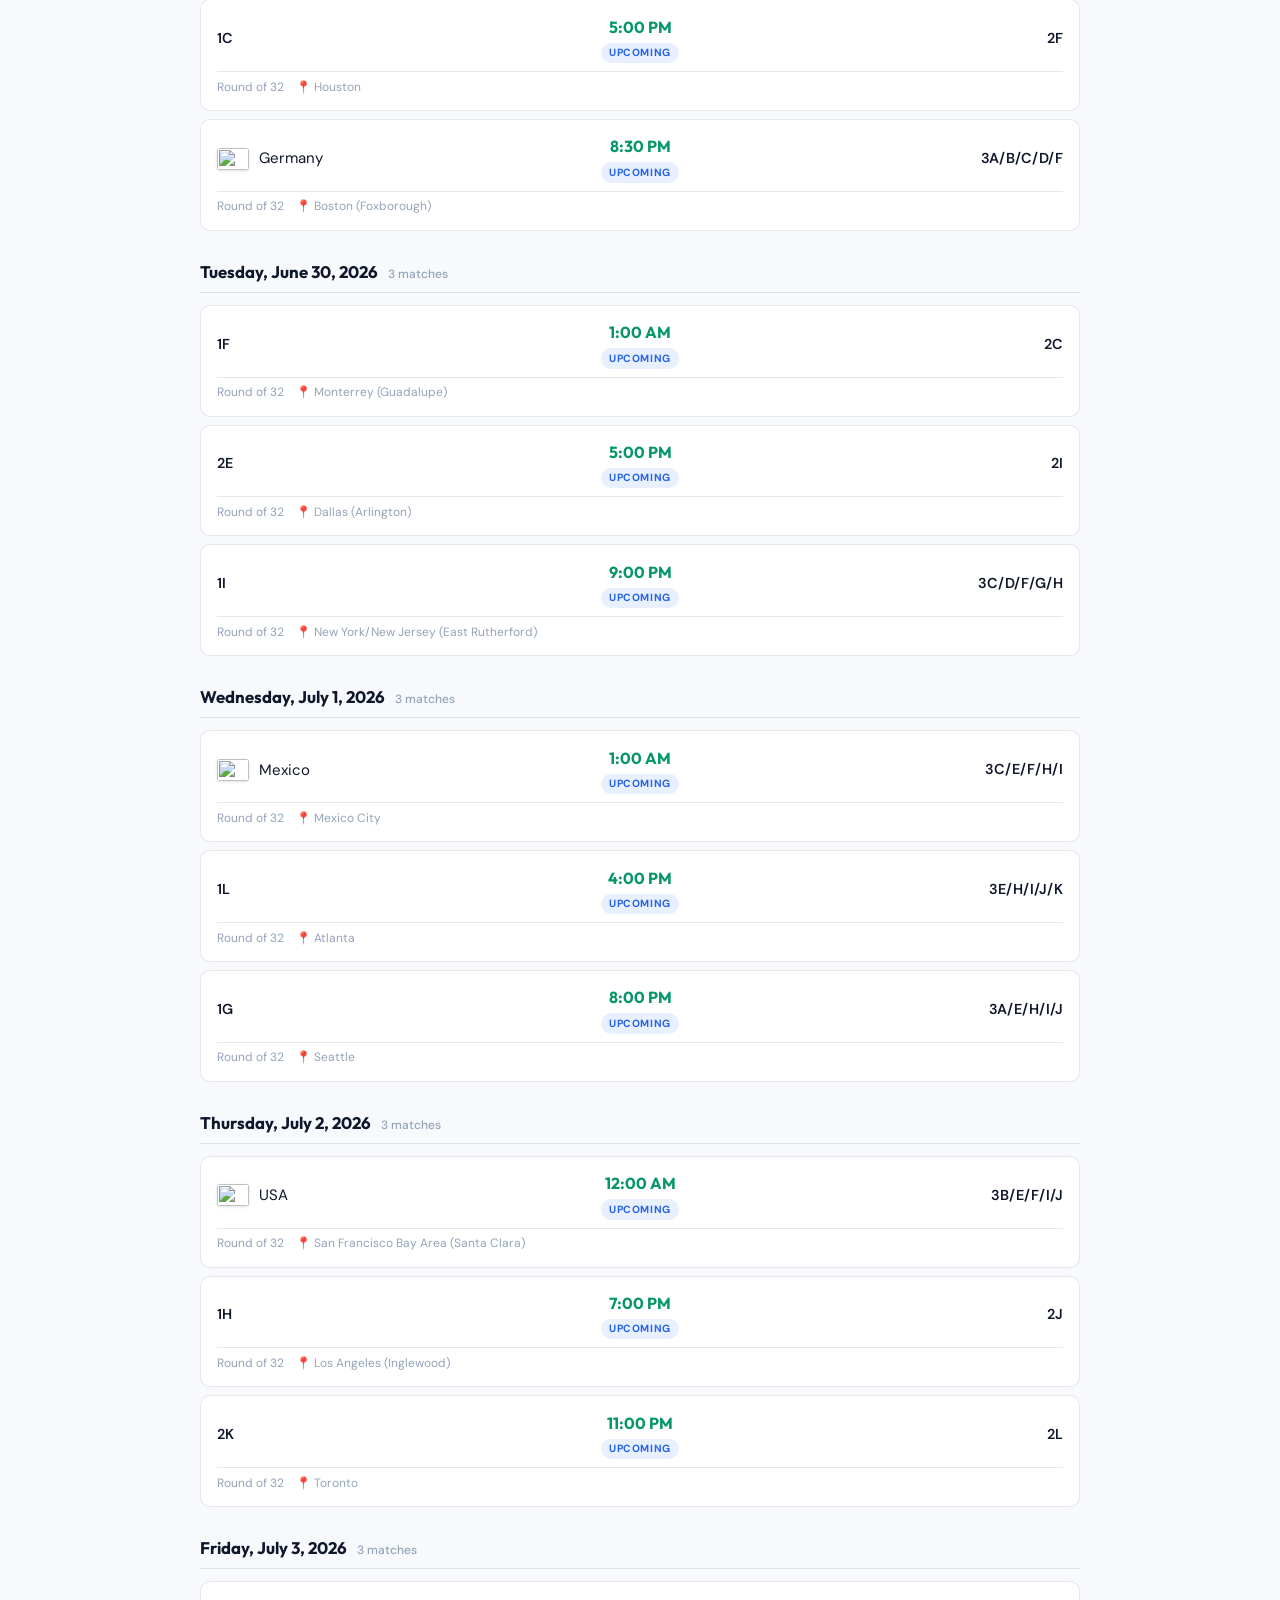
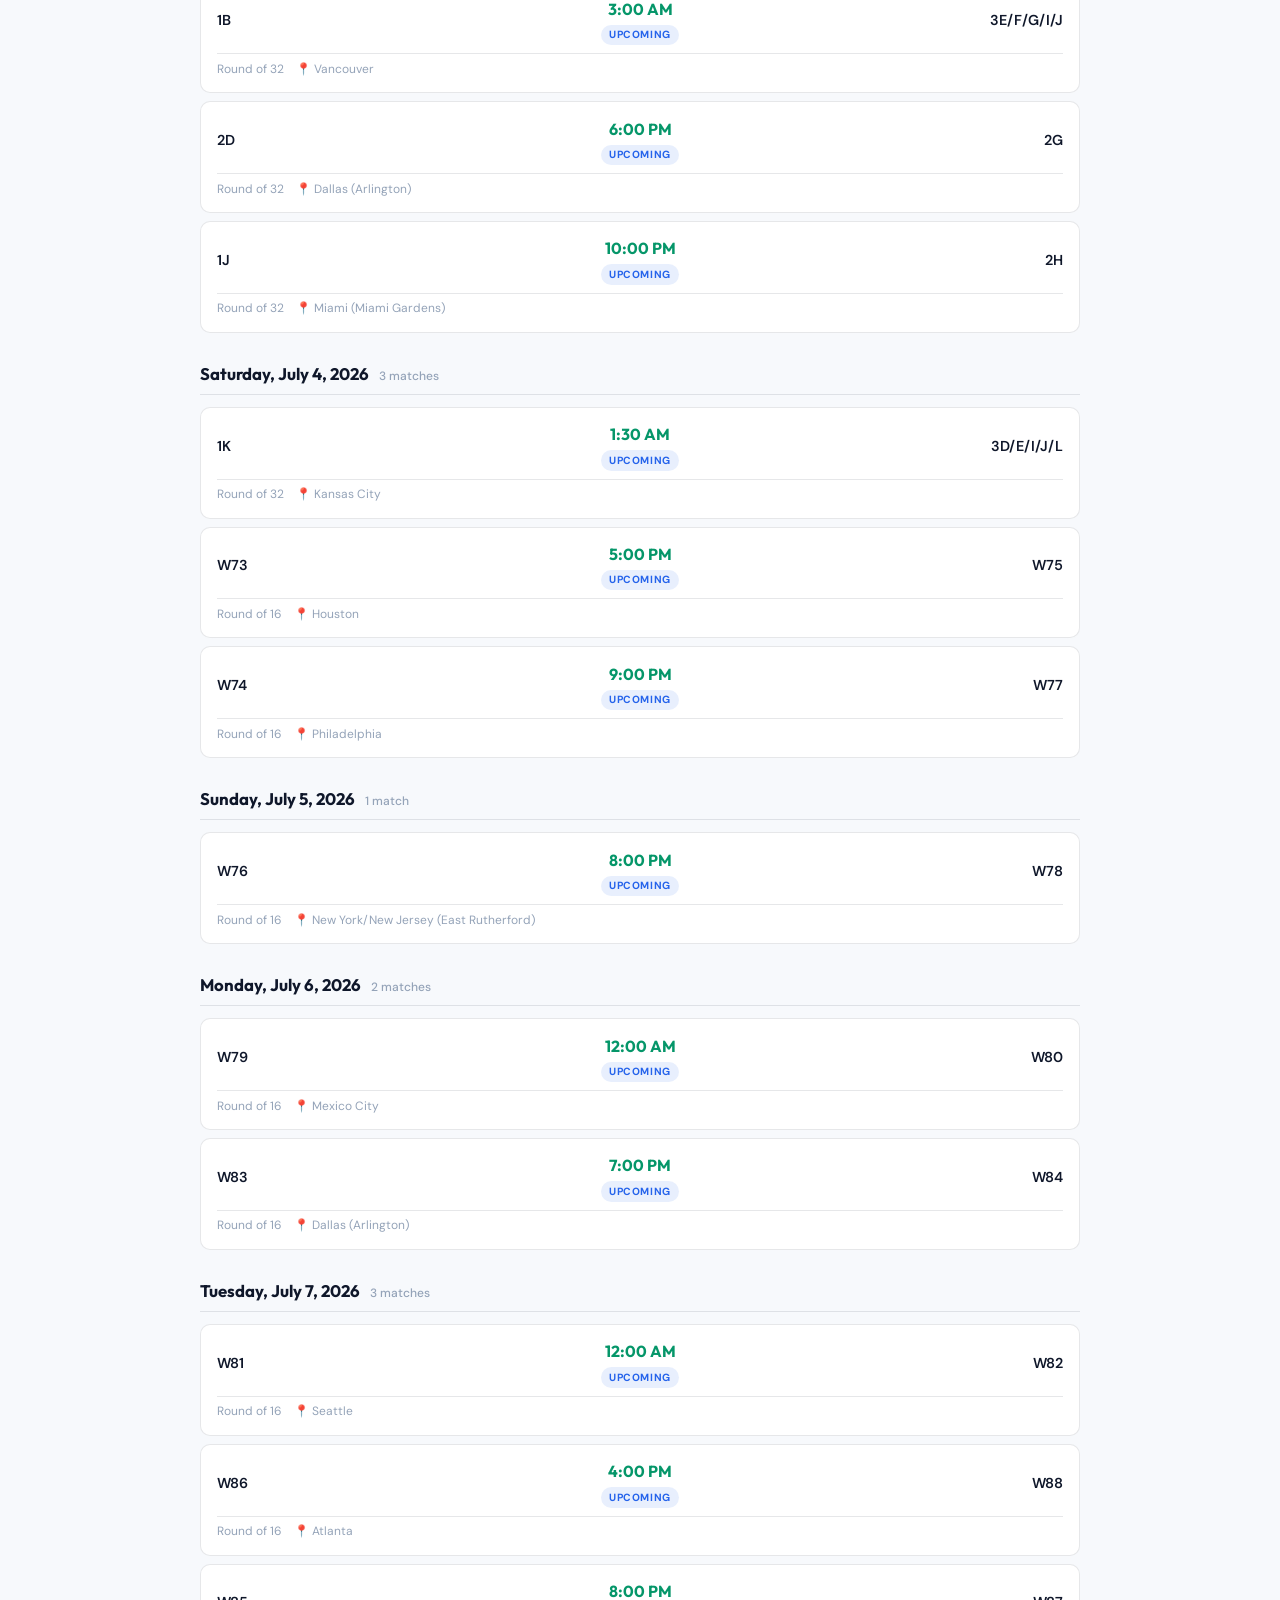
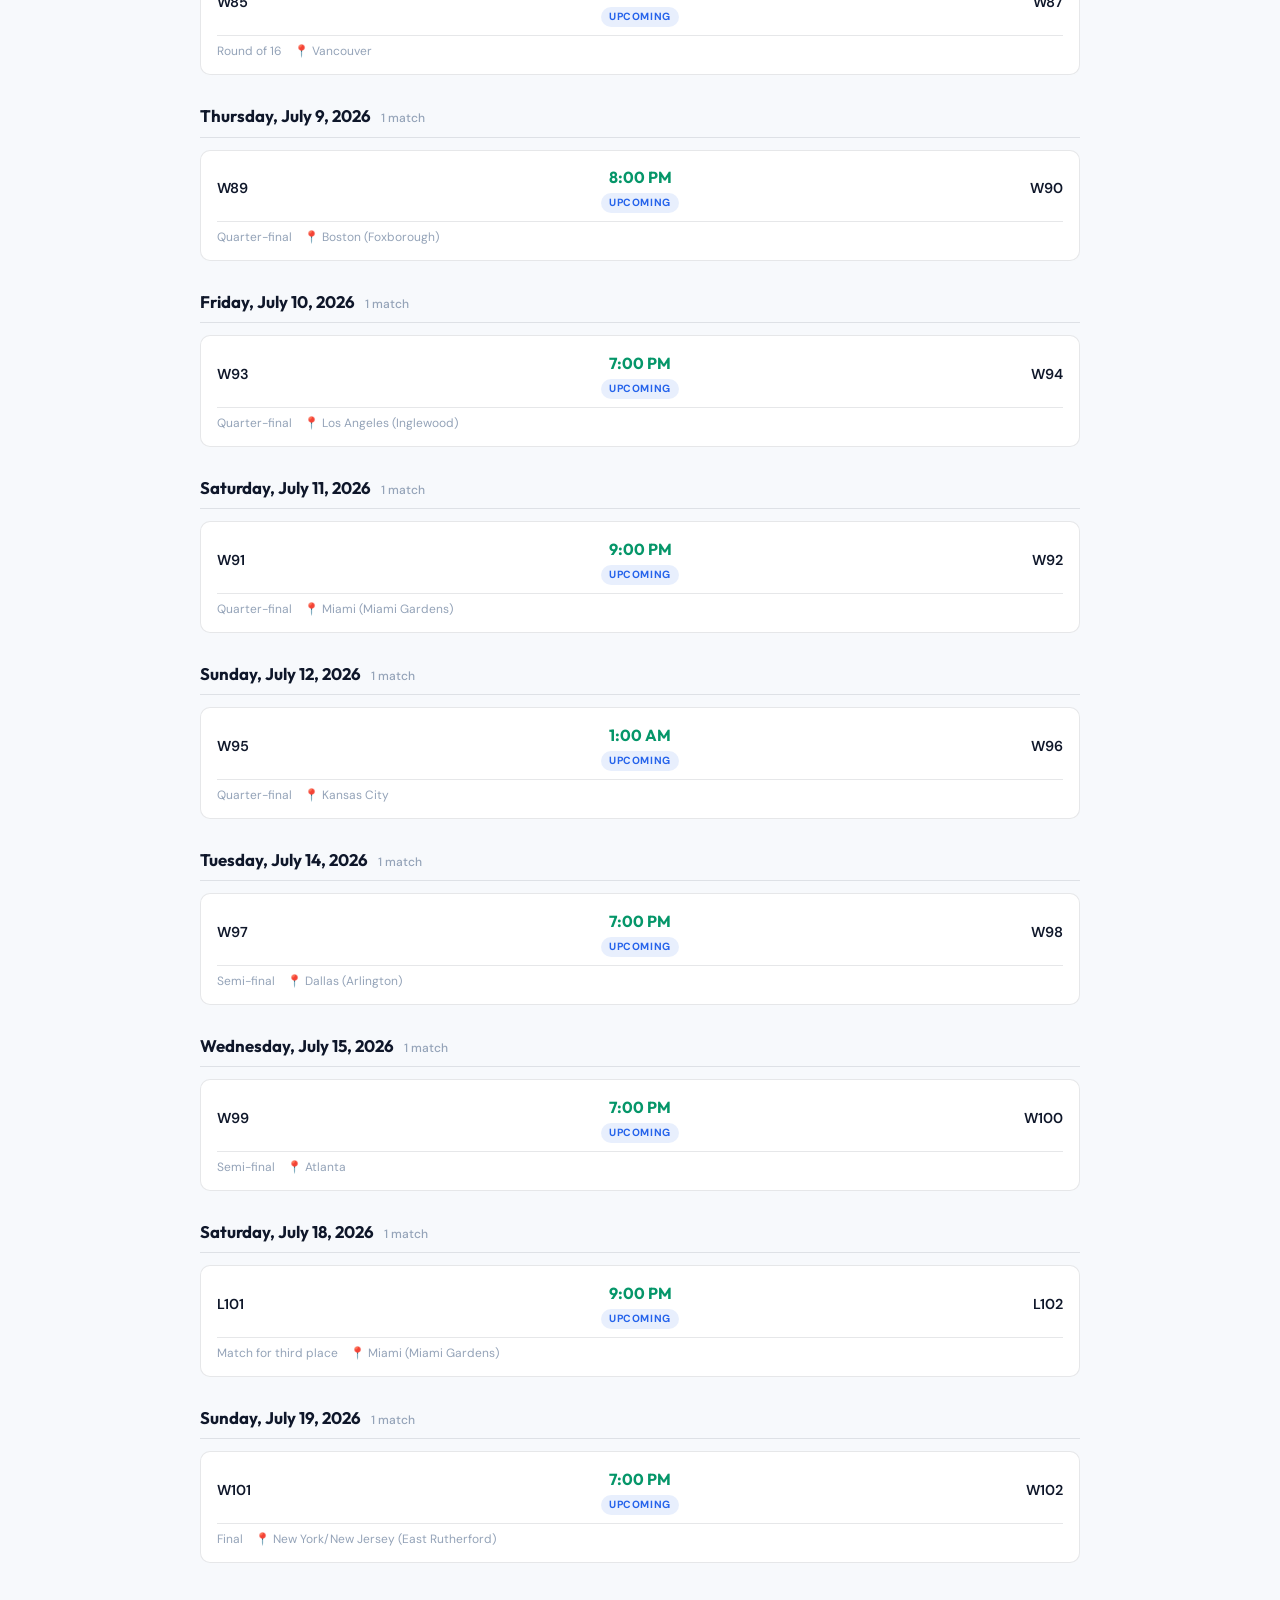
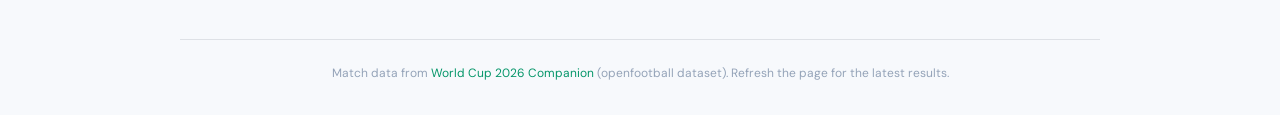
==== commit 98da880f: "Add live countdown timer to the next kickoff. Uses the device clock and respects team/group filters " ====
--- a/index.html
+++ b/index.html
@@ -52,6 +52,34 @@
         <span class="stat-value" id="stat-total">—</span>
         <span class="stat-label">Total matches</span>
       </div>
+    </section>
+
+    <section class="countdown" id="countdown-section" aria-live="polite" hidden>
+      <p class="countdown-label" id="countdown-label">Next kickoff in</p>
+      <p class="countdown-match" id="countdown-match"></p>
+      <p class="countdown-kickoff" id="countdown-kickoff"></p>
+      <div class="countdown-timer" id="countdown-timer">
+        <div class="countdown-unit">
+          <span class="countdown-value" id="cd-days">00</span>
+          <span class="countdown-unit-label">Days</span>
+        </div>
+        <span class="countdown-sep" aria-hidden="true">:</span>
+        <div class="countdown-unit">
+          <span class="countdown-value" id="cd-hours">00</span>
+          <span class="countdown-unit-label">Hours</span>
+        </div>
+        <span class="countdown-sep" aria-hidden="true">:</span>
+        <div class="countdown-unit">
+          <span class="countdown-value" id="cd-mins">00</span>
+          <span class="countdown-unit-label">Mins</span>
+        </div>
+        <span class="countdown-sep" aria-hidden="true">:</span>
+        <div class="countdown-unit">
+          <span class="countdown-value" id="cd-secs">00</span>
+          <span class="countdown-unit-label">Secs</span>
+        </div>
+      </div>
+      <p class="countdown-live-msg" id="countdown-live" hidden>Match in progress</p>
     </section>
 
     <section class="controls" aria-label="Filters">
--- a/styles.css
+++ b/styles.css
@@ -210,6 +210,112 @@
   animation: pulse-live 2s ease-in-out infinite;
 }
 
+/* Countdown */
+.countdown {
+  background: linear-gradient(135deg, #ffffff 0%, #f0fdf8 100%);
+  border: 1px solid rgba(5, 150, 105, 0.2);
+  border-radius: var(--radius);
+  padding: 1.1rem 1.25rem;
+  margin-bottom: 1.25rem;
+  text-align: center;
+  box-shadow: var(--shadow);
+}
+
+.countdown[hidden] {
+  display: none !important;
+}
+
+.countdown-label {
+  margin: 0 0 0.35rem;
+  font-size: 0.72rem;
+  font-weight: 700;
+  text-transform: uppercase;
+  letter-spacing: 0.08em;
+  color: var(--accent);
+}
+
+.countdown-match {
+  margin: 0 0 0.25rem;
+  font-family: var(--font-display);
+  font-size: 1.15rem;
+  font-weight: 700;
+  color: var(--text);
+}
+
+.countdown-kickoff {
+  margin: 0 0 0.85rem;
+  font-size: 0.8rem;
+  color: var(--text-muted);
+}
+
+.countdown-timer {
+  display: flex;
+  align-items: center;
+  justify-content: center;
+  gap: 0.35rem;
+}
+
+.countdown-unit {
+  display: flex;
+  flex-direction: column;
+  align-items: center;
+  min-width: 3.25rem;
+}
+
+.countdown-value {
+  font-family: var(--font-display);
+  font-size: 1.75rem;
+  font-weight: 800;
+  line-height: 1;
+  color: var(--text);
+  font-variant-numeric: tabular-nums;
+}
+
+.countdown-unit-label {
+  margin-top: 0.25rem;
+  font-size: 0.65rem;
+  font-weight: 600;
+  text-transform: uppercase;
+  letter-spacing: 0.05em;
+  color: var(--text-dim);
+}
+
+.countdown-sep {
+  font-family: var(--font-display);
+  font-size: 1.5rem;
+  font-weight: 700;
+  color: var(--text-dim);
+  margin-bottom: 1rem;
+}
+
+.countdown-live-msg {
+  margin: 0;
+  font-family: var(--font-display);
+  font-size: 1.1rem;
+  font-weight: 700;
+  color: var(--live);
+  animation: pulse-live 2s ease-in-out infinite;
+}
+
+.countdown-live-msg[hidden],
+.countdown-timer[hidden] {
+  display: none !important;
+}
+
+@media (max-width: 400px) {
+  .countdown-value {
+    font-size: 1.4rem;
+  }
+
+  .countdown-unit {
+    min-width: 2.6rem;
+  }
+
+  .countdown-match {
+    font-size: 1rem;
+  }
+}
+
 @keyframes pulse-live {
   0%, 100% { box-shadow: 0 0 12px var(--live-glow); }
   50% { box-shadow: 0 0 24px var(--live-glow); }
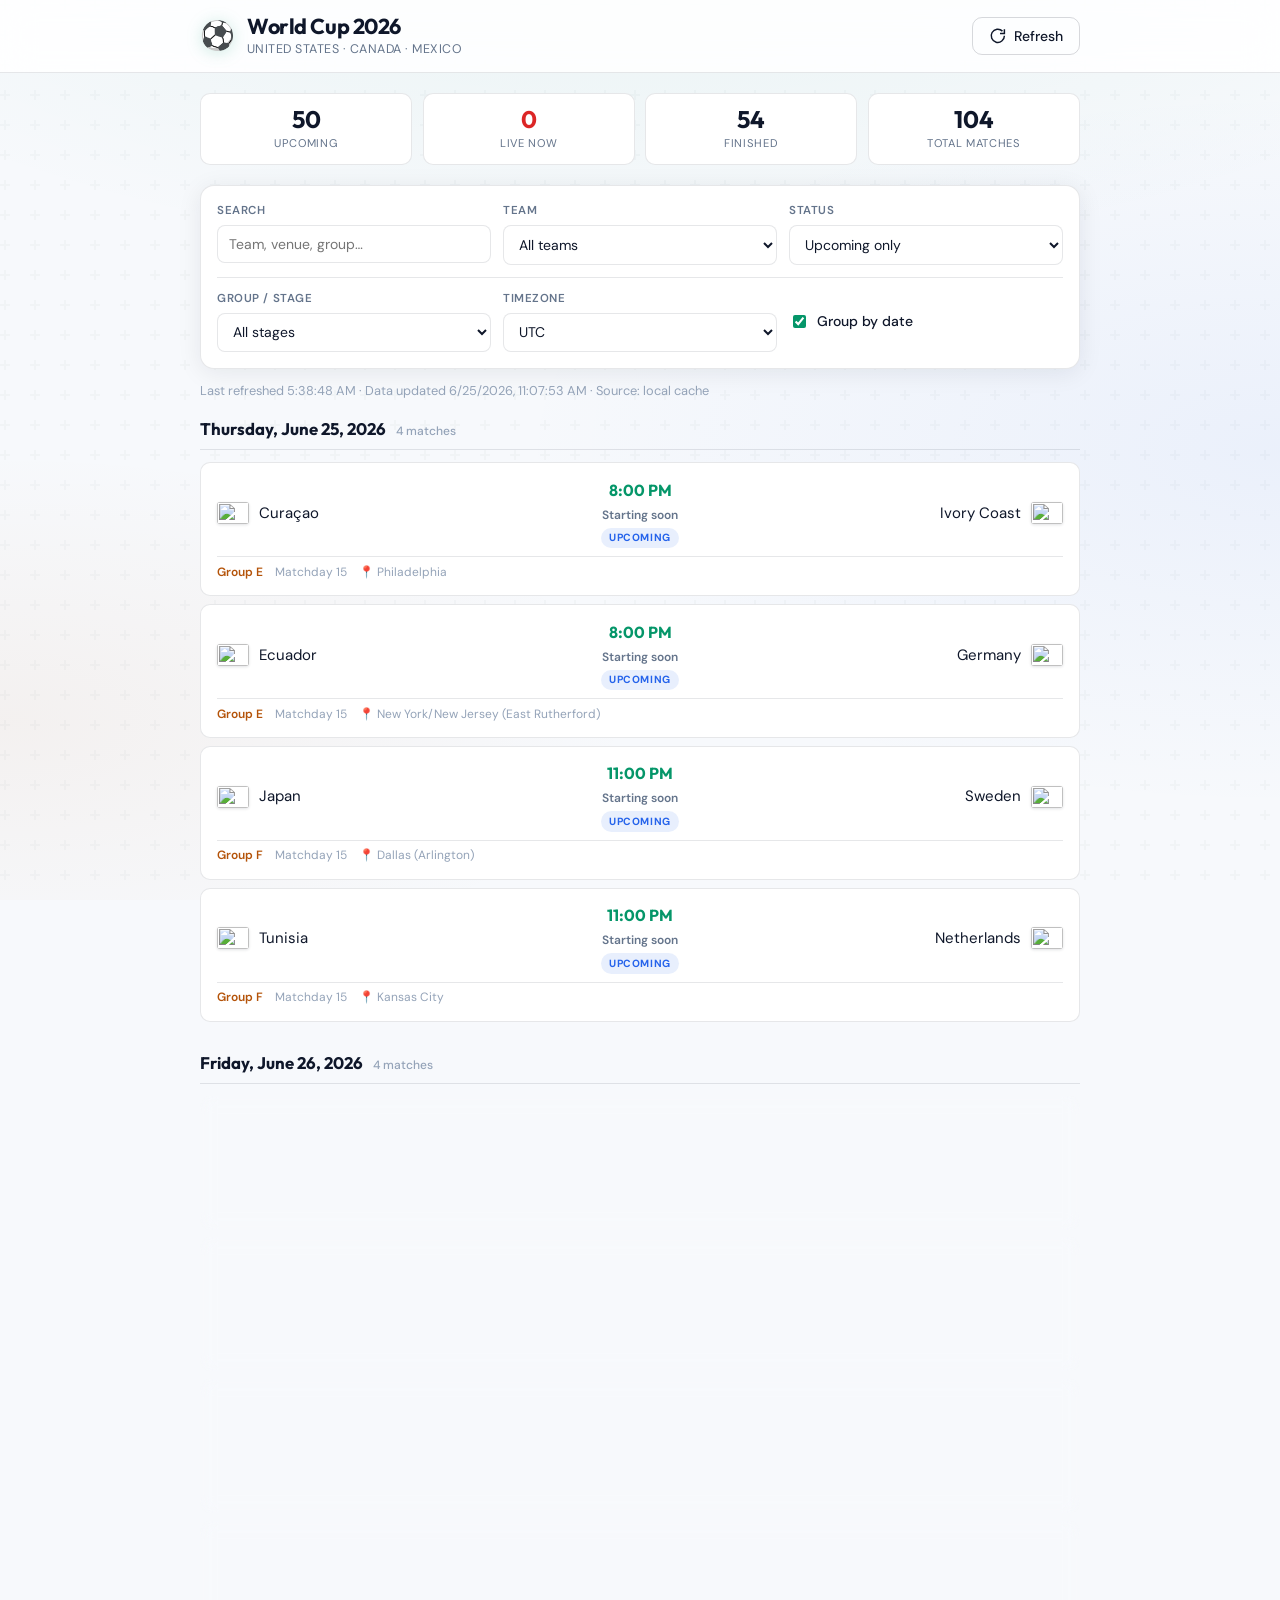
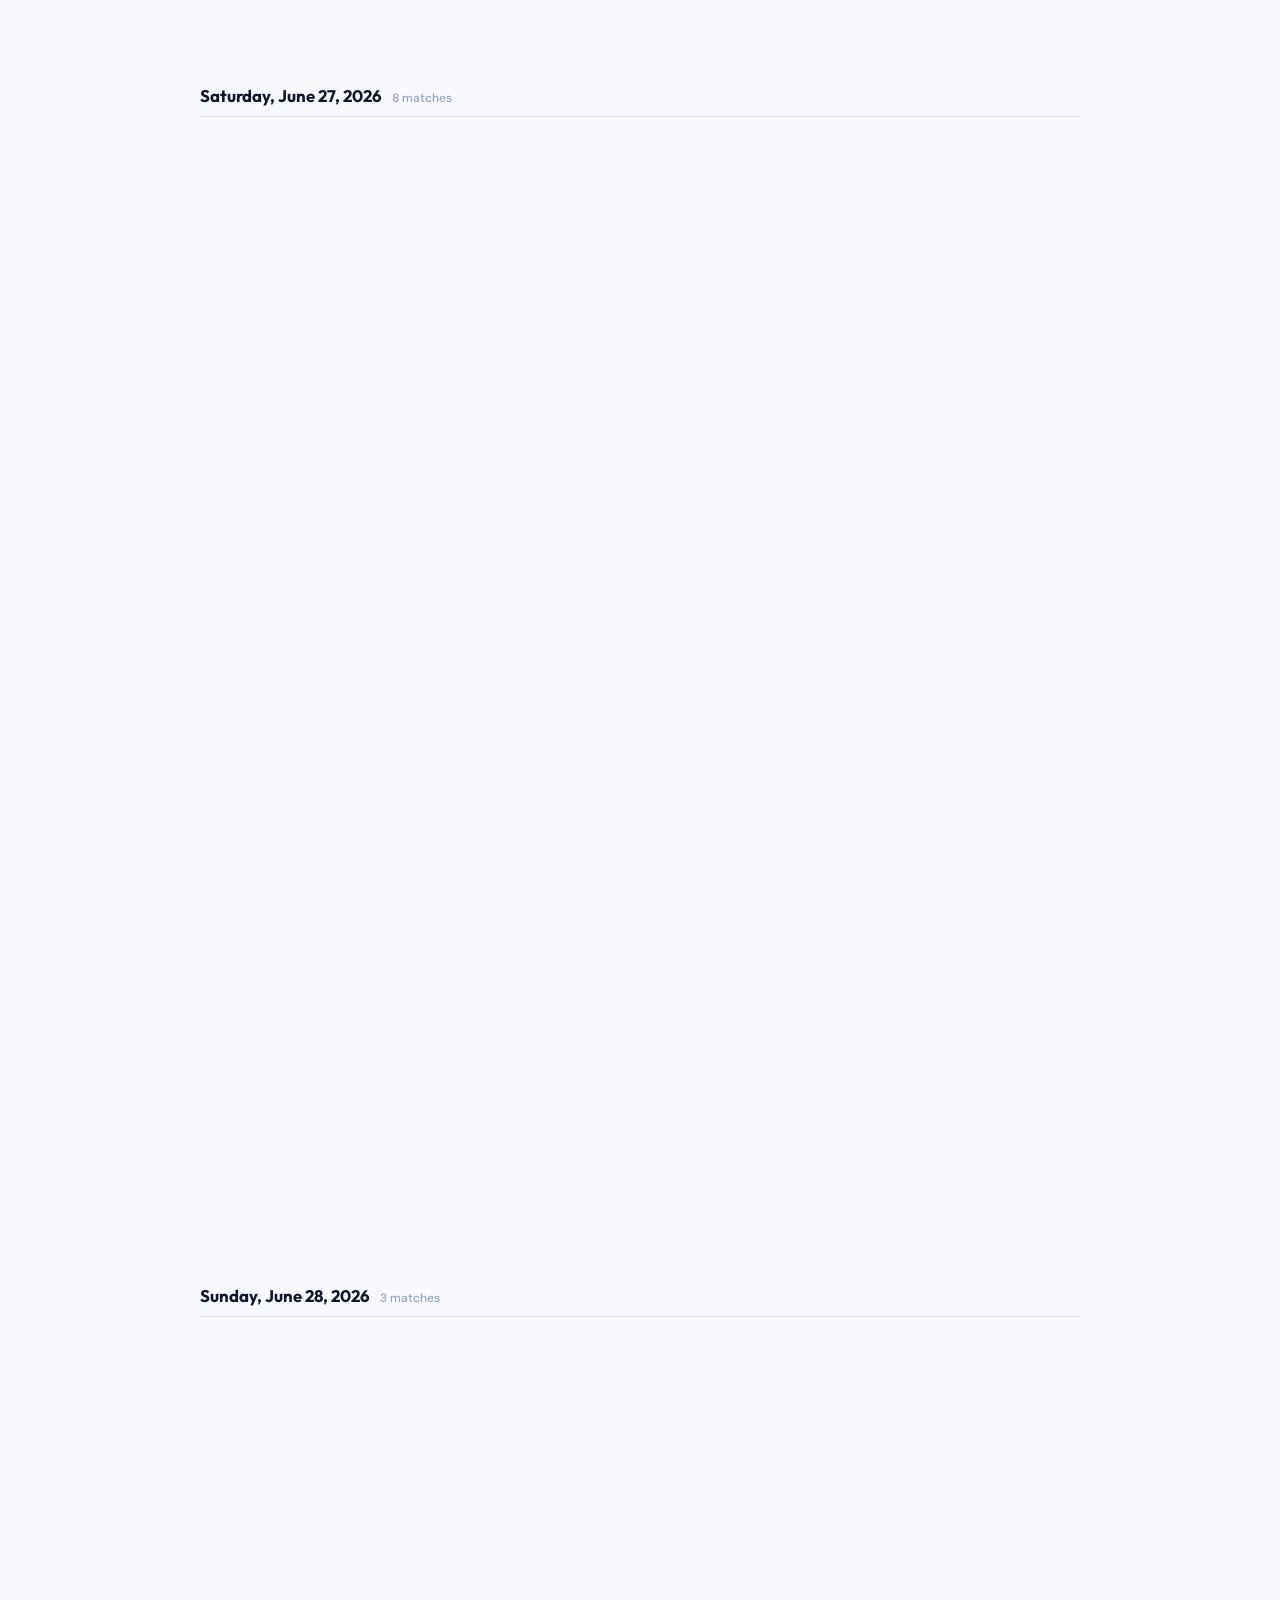
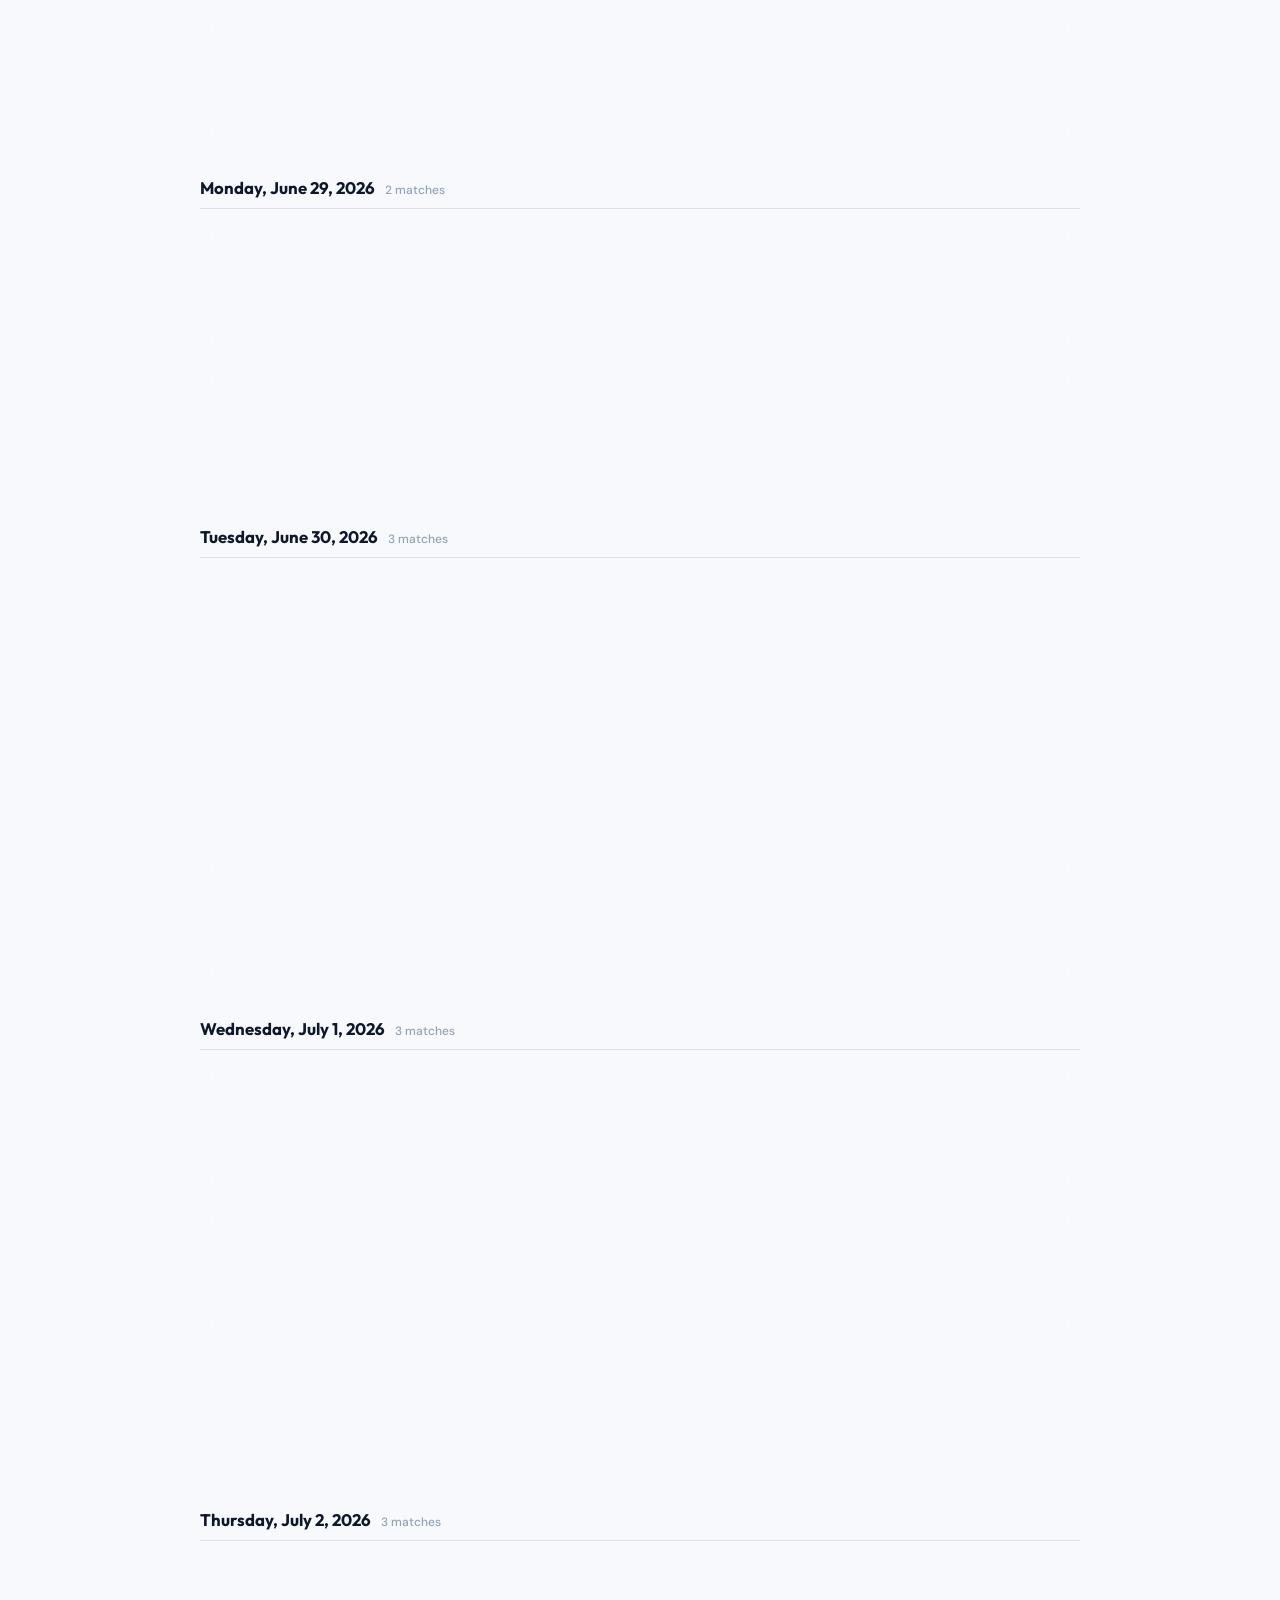
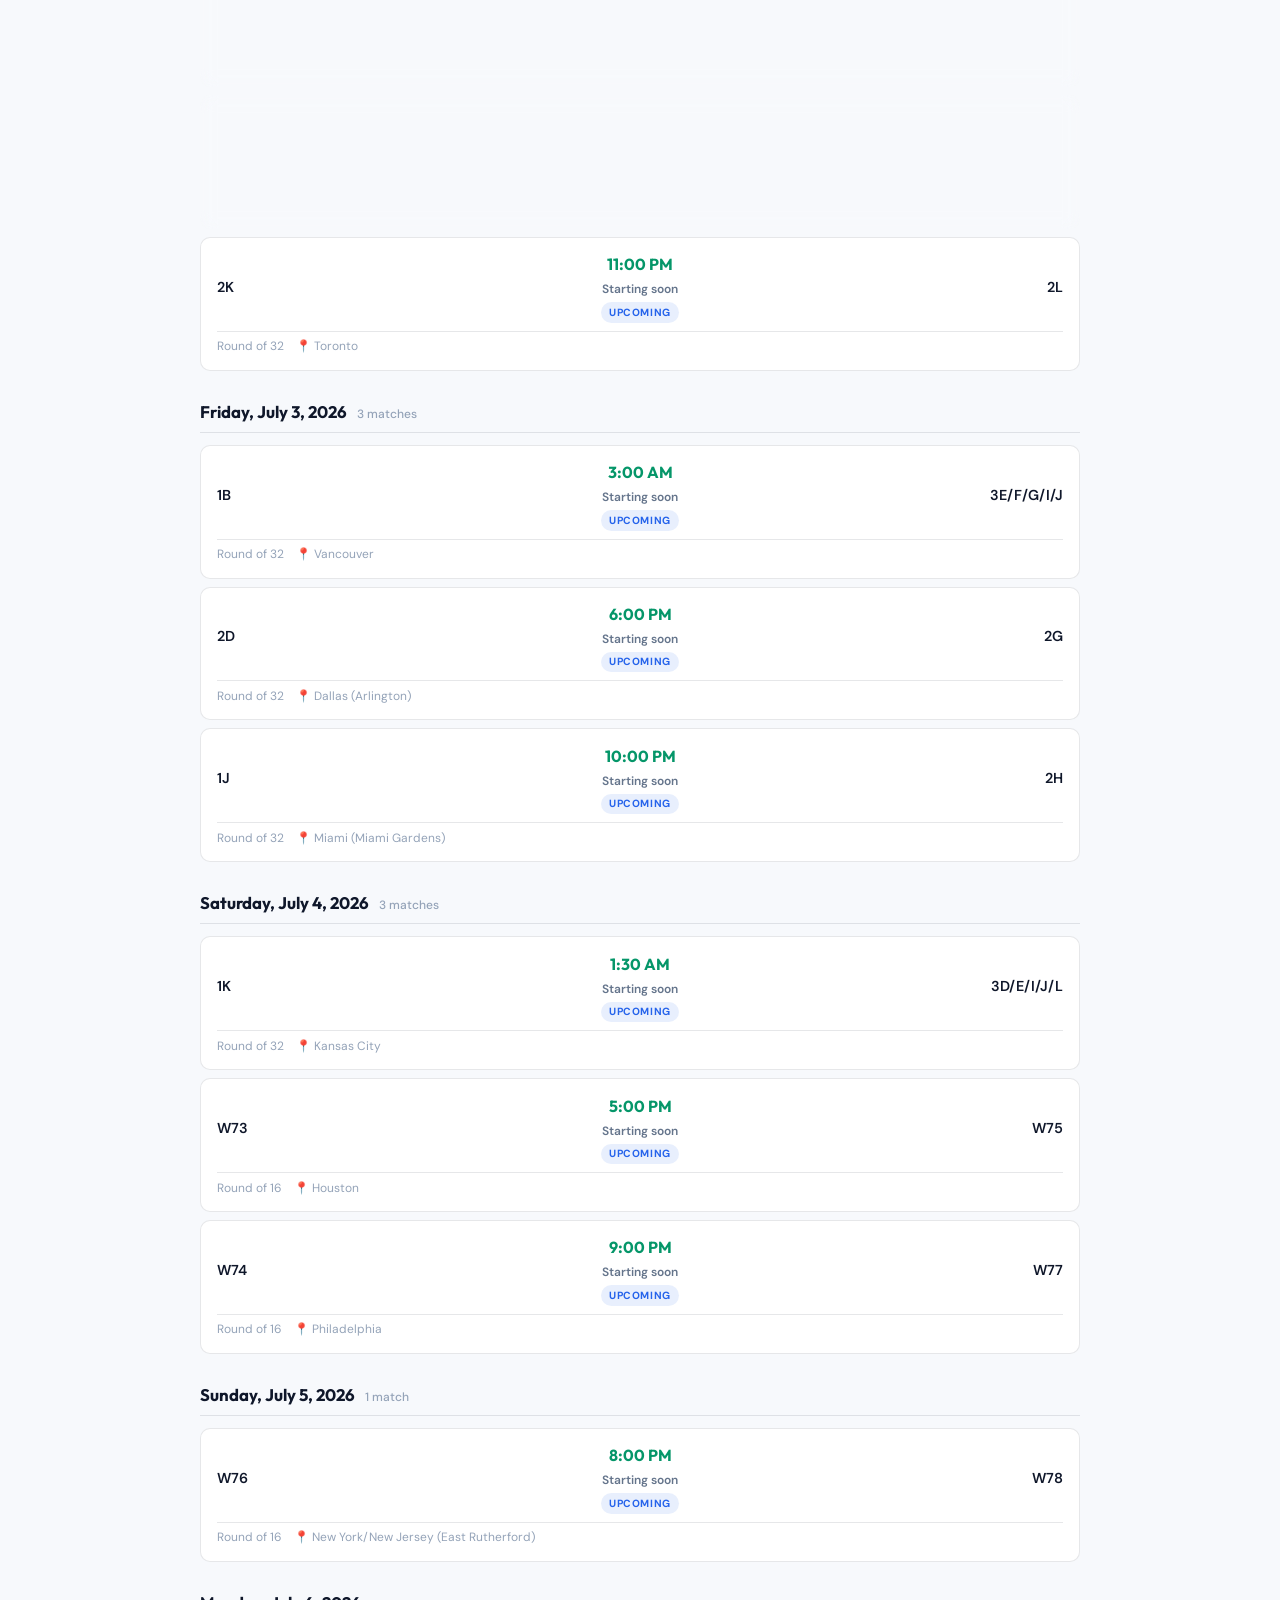
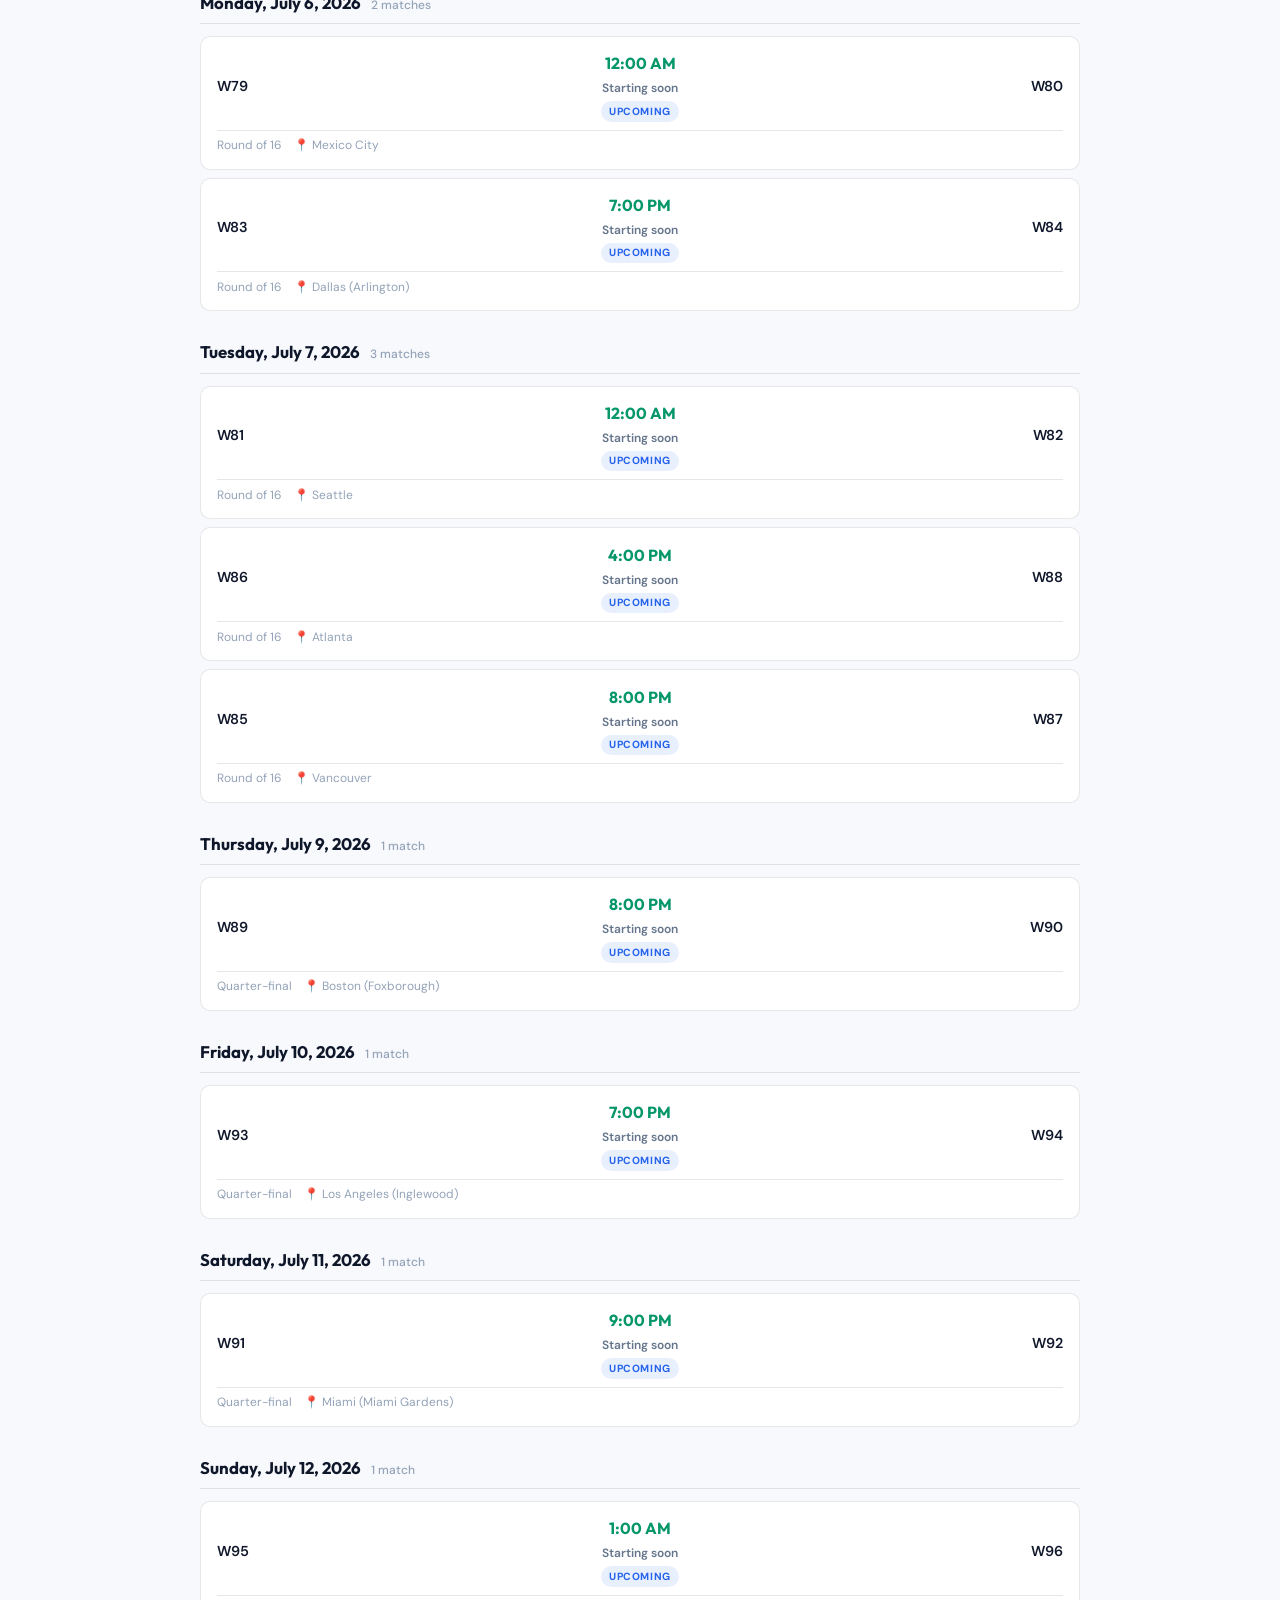
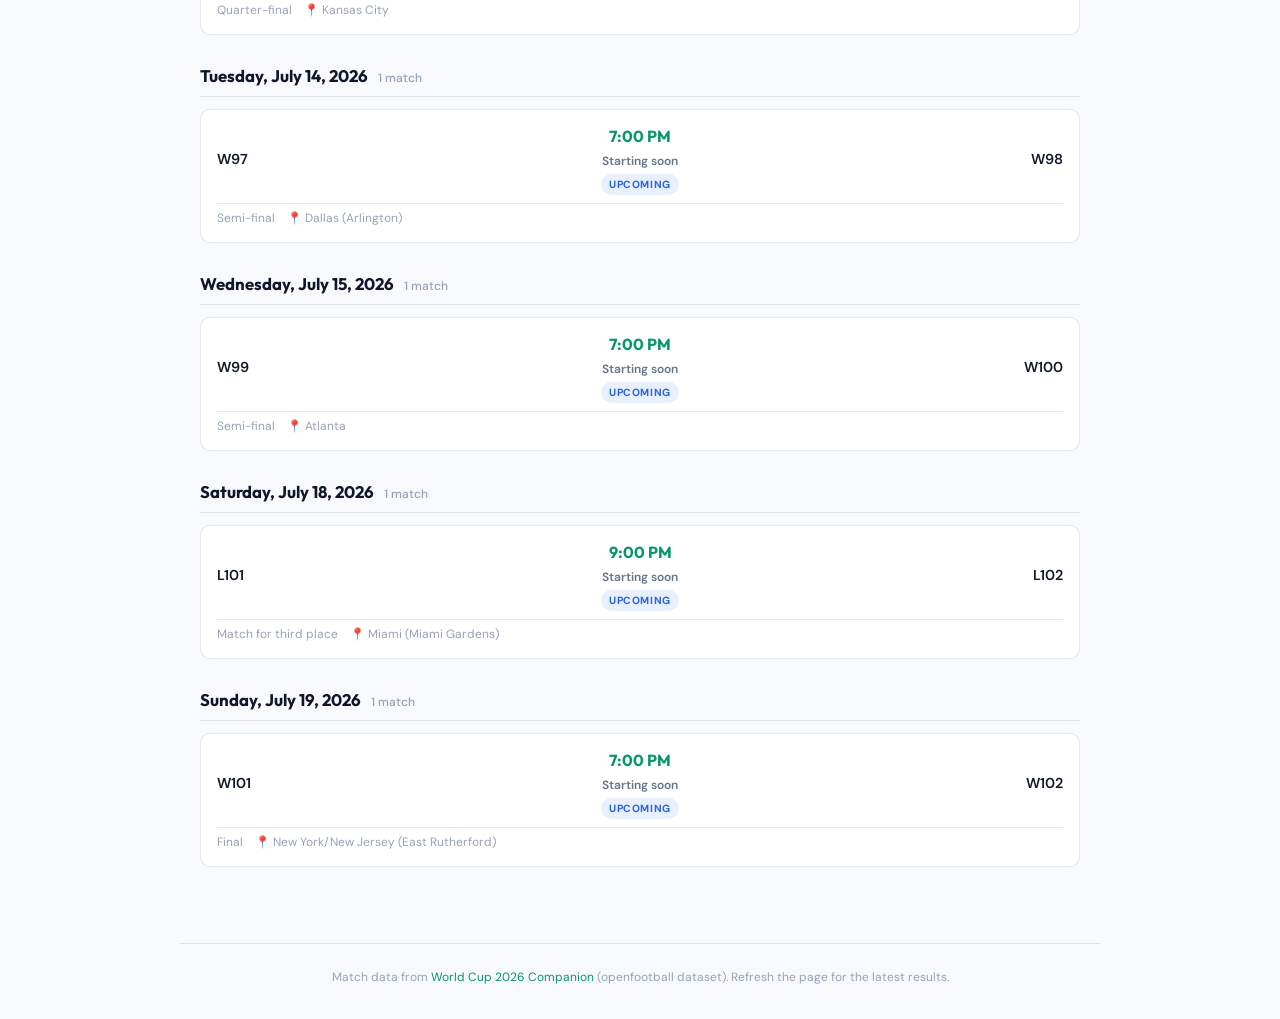
==== commit b01c4030: "Move countdown into each match card and remove top timer. Co-authored-by: Cursor <cursoragent@cursor" ====
--- a/index.html
+++ b/index.html
@@ -52,34 +52,6 @@
         <span class="stat-value" id="stat-total">—</span>
         <span class="stat-label">Total matches</span>
       </div>
-    </section>
-
-    <section class="countdown" id="countdown-section" aria-live="polite" hidden>
-      <p class="countdown-label" id="countdown-label">Next kickoff in</p>
-      <p class="countdown-match" id="countdown-match"></p>
-      <p class="countdown-kickoff" id="countdown-kickoff"></p>
-      <div class="countdown-timer" id="countdown-timer">
-        <div class="countdown-unit">
-          <span class="countdown-value" id="cd-days">00</span>
-          <span class="countdown-unit-label">Days</span>
-        </div>
-        <span class="countdown-sep" aria-hidden="true">:</span>
-        <div class="countdown-unit">
-          <span class="countdown-value" id="cd-hours">00</span>
-          <span class="countdown-unit-label">Hours</span>
-        </div>
-        <span class="countdown-sep" aria-hidden="true">:</span>
-        <div class="countdown-unit">
-          <span class="countdown-value" id="cd-mins">00</span>
-          <span class="countdown-unit-label">Mins</span>
-        </div>
-        <span class="countdown-sep" aria-hidden="true">:</span>
-        <div class="countdown-unit">
-          <span class="countdown-value" id="cd-secs">00</span>
-          <span class="countdown-unit-label">Secs</span>
-        </div>
-      </div>
-      <p class="countdown-live-msg" id="countdown-live" hidden>Match in progress</p>
     </section>
 
     <section class="controls" aria-label="Filters">
--- a/styles.css
+++ b/styles.css
@@ -210,112 +210,6 @@
   animation: pulse-live 2s ease-in-out infinite;
 }
 
-/* Countdown */
-.countdown {
-  background: linear-gradient(135deg, #ffffff 0%, #f0fdf8 100%);
-  border: 1px solid rgba(5, 150, 105, 0.2);
-  border-radius: var(--radius);
-  padding: 1.1rem 1.25rem;
-  margin-bottom: 1.25rem;
-  text-align: center;
-  box-shadow: var(--shadow);
-}
-
-.countdown[hidden] {
-  display: none !important;
-}
-
-.countdown-label {
-  margin: 0 0 0.35rem;
-  font-size: 0.72rem;
-  font-weight: 700;
-  text-transform: uppercase;
-  letter-spacing: 0.08em;
-  color: var(--accent);
-}
-
-.countdown-match {
-  margin: 0 0 0.25rem;
-  font-family: var(--font-display);
-  font-size: 1.15rem;
-  font-weight: 700;
-  color: var(--text);
-}
-
-.countdown-kickoff {
-  margin: 0 0 0.85rem;
-  font-size: 0.8rem;
-  color: var(--text-muted);
-}
-
-.countdown-timer {
-  display: flex;
-  align-items: center;
-  justify-content: center;
-  gap: 0.35rem;
-}
-
-.countdown-unit {
-  display: flex;
-  flex-direction: column;
-  align-items: center;
-  min-width: 3.25rem;
-}
-
-.countdown-value {
-  font-family: var(--font-display);
-  font-size: 1.75rem;
-  font-weight: 800;
-  line-height: 1;
-  color: var(--text);
-  font-variant-numeric: tabular-nums;
-}
-
-.countdown-unit-label {
-  margin-top: 0.25rem;
-  font-size: 0.65rem;
-  font-weight: 600;
-  text-transform: uppercase;
-  letter-spacing: 0.05em;
-  color: var(--text-dim);
-}
-
-.countdown-sep {
-  font-family: var(--font-display);
-  font-size: 1.5rem;
-  font-weight: 700;
-  color: var(--text-dim);
-  margin-bottom: 1rem;
-}
-
-.countdown-live-msg {
-  margin: 0;
-  font-family: var(--font-display);
-  font-size: 1.1rem;
-  font-weight: 700;
-  color: var(--live);
-  animation: pulse-live 2s ease-in-out infinite;
-}
-
-.countdown-live-msg[hidden],
-.countdown-timer[hidden] {
-  display: none !important;
-}
-
-@media (max-width: 400px) {
-  .countdown-value {
-    font-size: 1.4rem;
-  }
-
-  .countdown-unit {
-    min-width: 2.6rem;
-  }
-
-  .countdown-match {
-    font-size: 1rem;
-  }
-}
-
 @keyframes pulse-live {
   0%, 100% { box-shadow: 0 0 12px var(--live-glow); }
   50% { box-shadow: 0 0 24px var(--live-glow); }
@@ -585,6 +479,14 @@
   white-space: nowrap;
 }
 
+.match-countdown {
+  font-size: 0.75rem;
+  font-weight: 600;
+  color: var(--text-muted);
+  font-variant-numeric: tabular-nums;
+  white-space: nowrap;
+}
+
 .match-score {
   font-family: var(--font-display);
   font-size: 1.25rem;
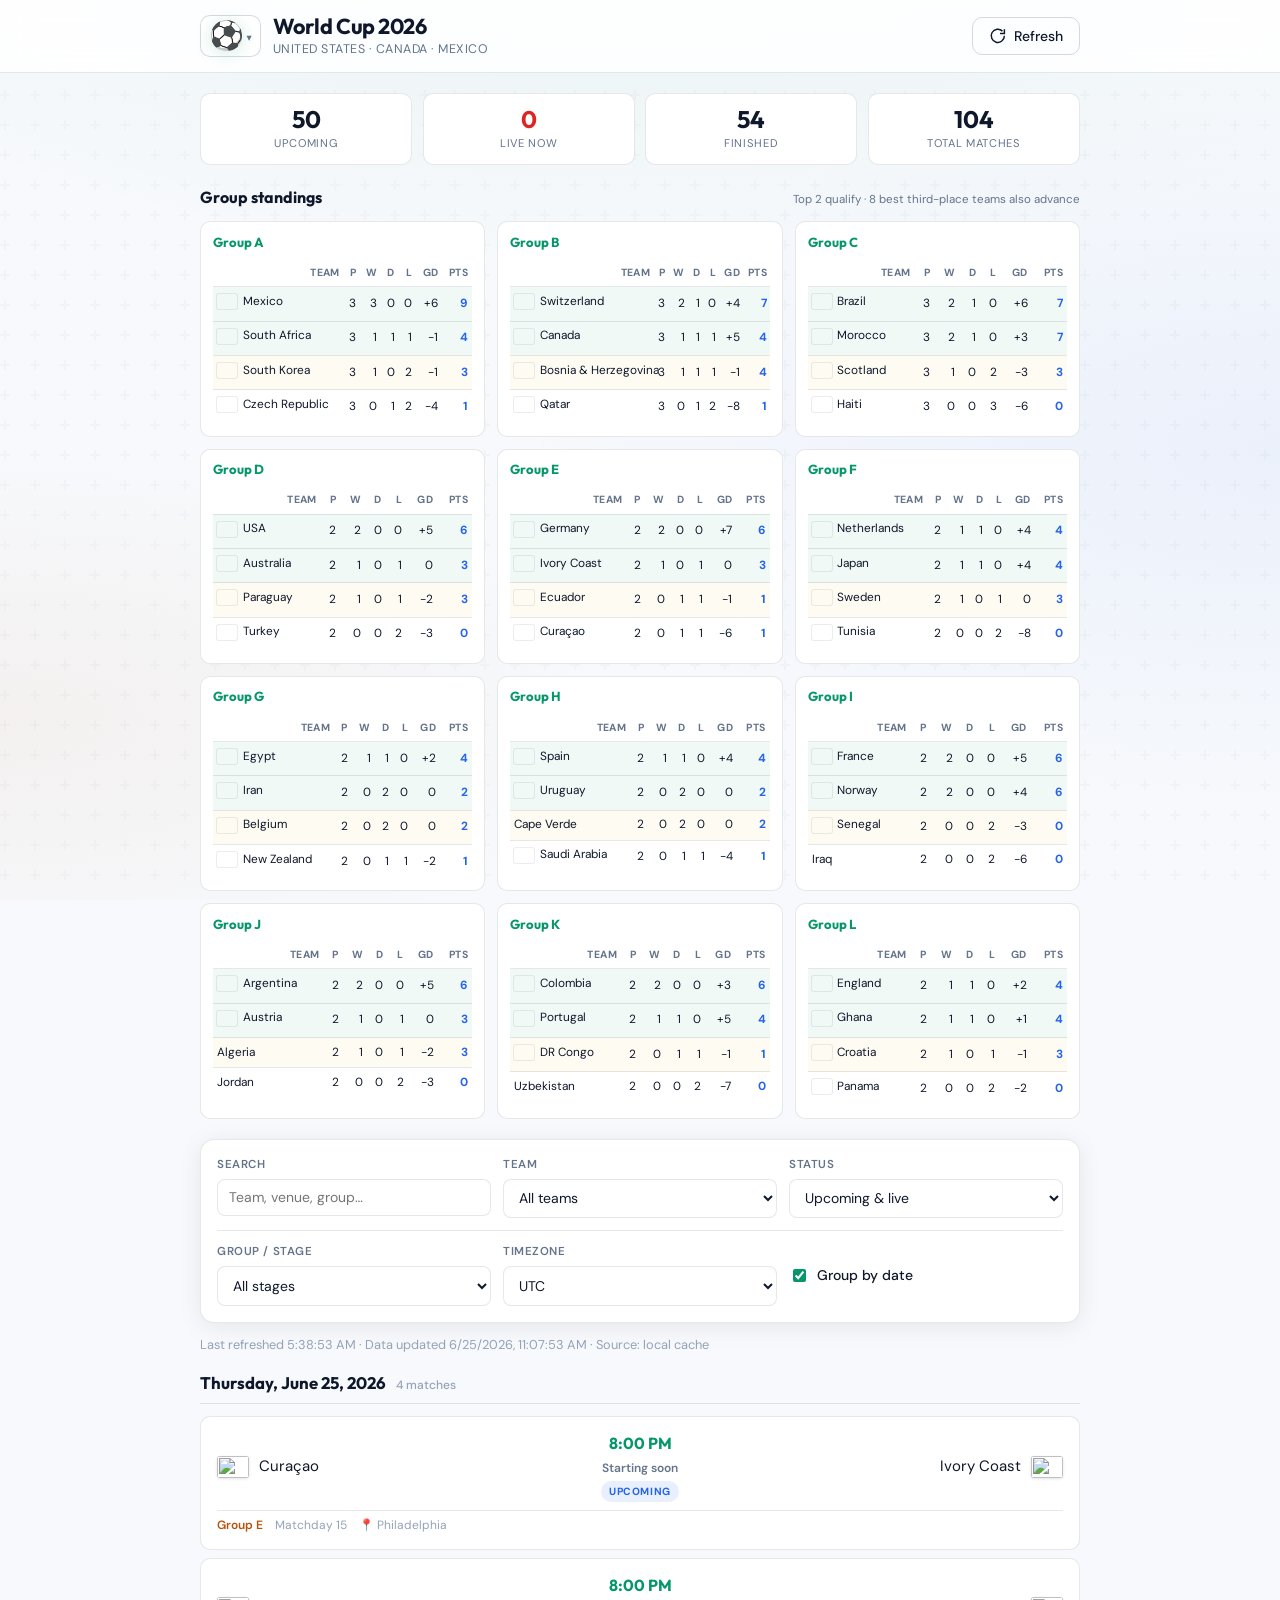
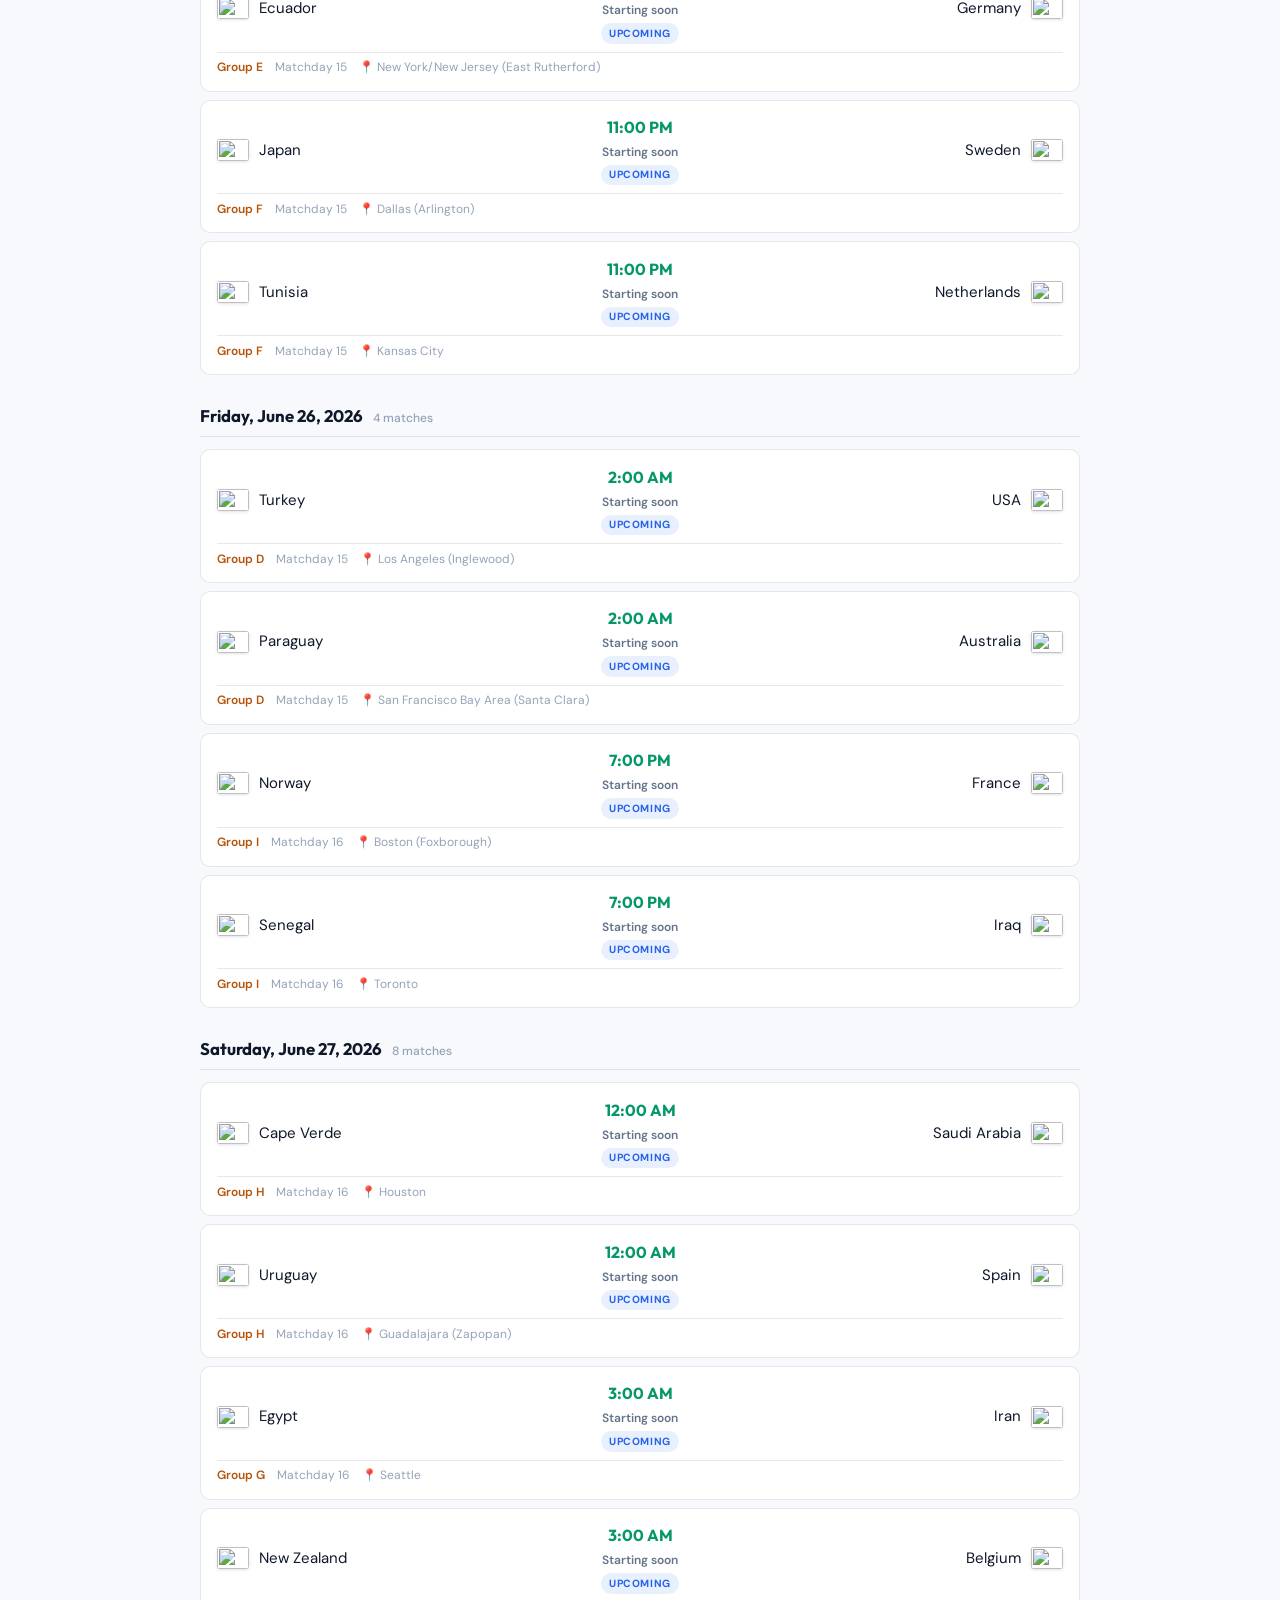
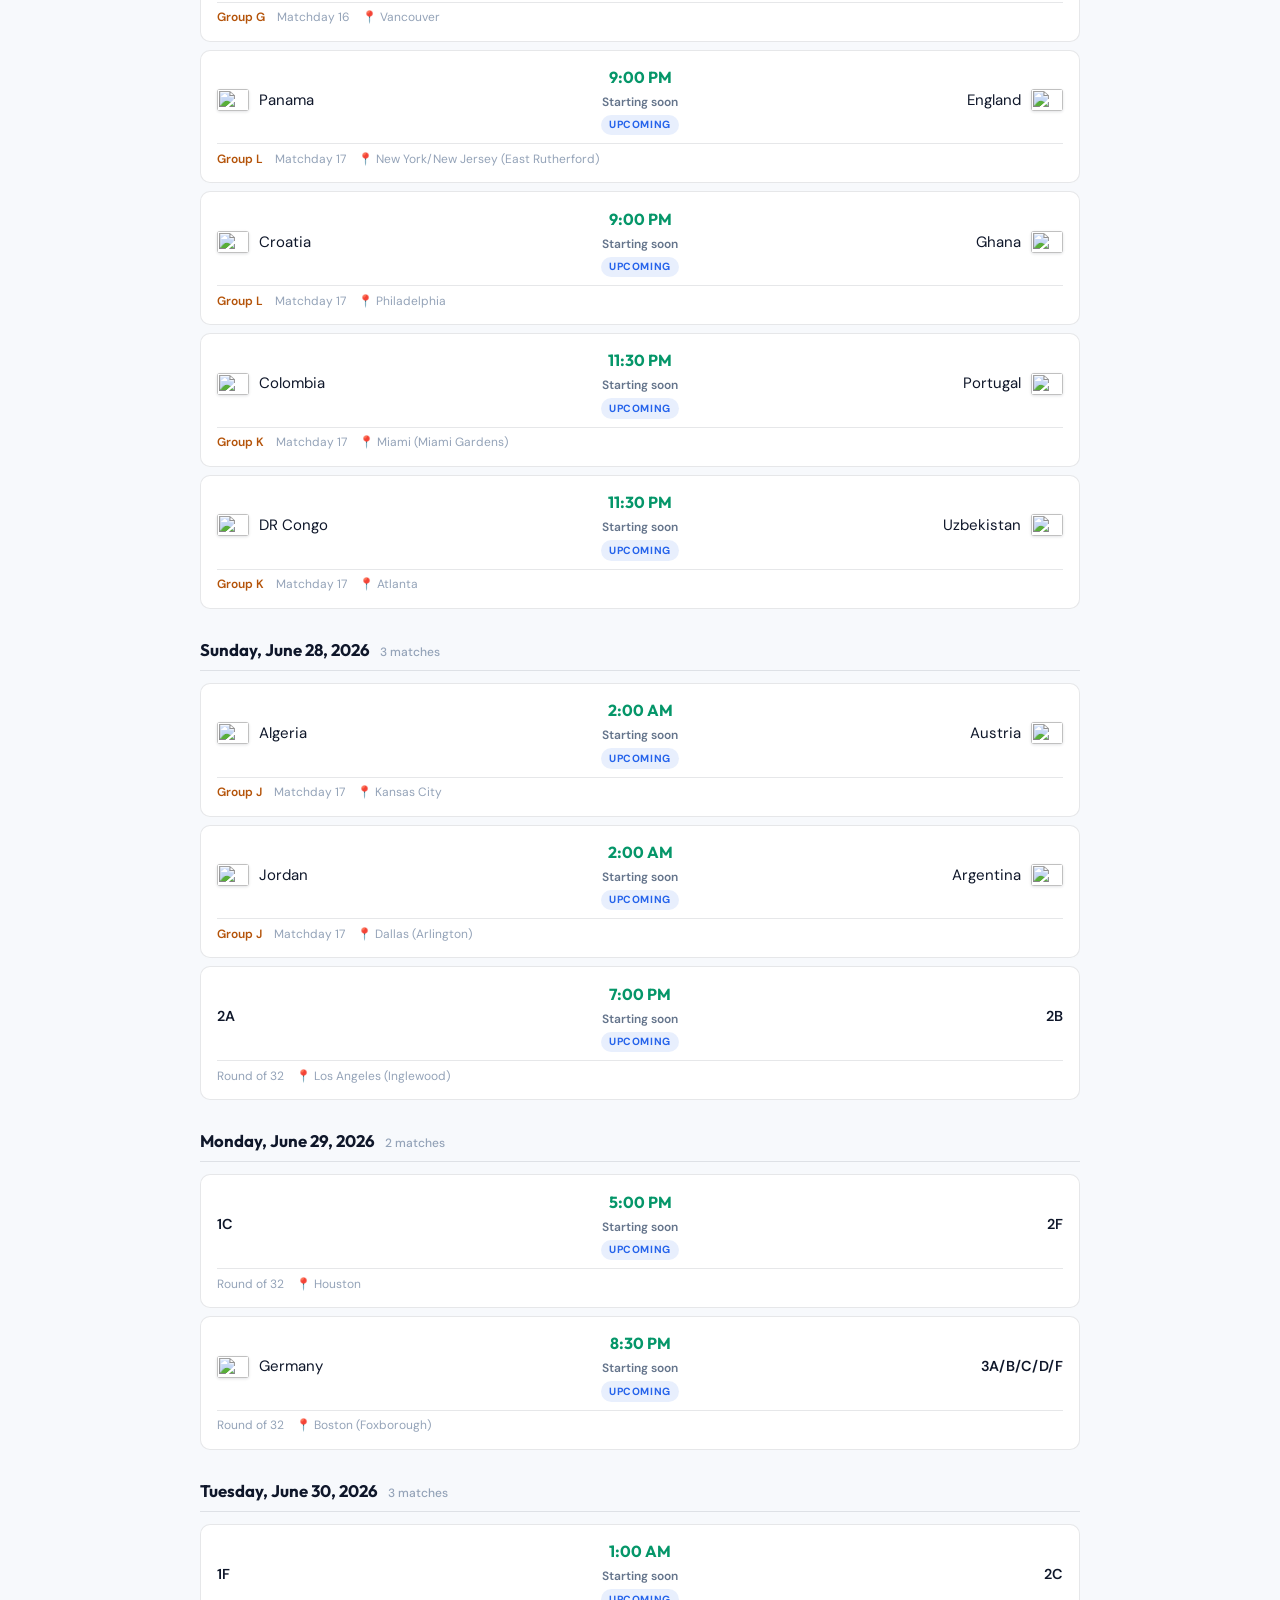
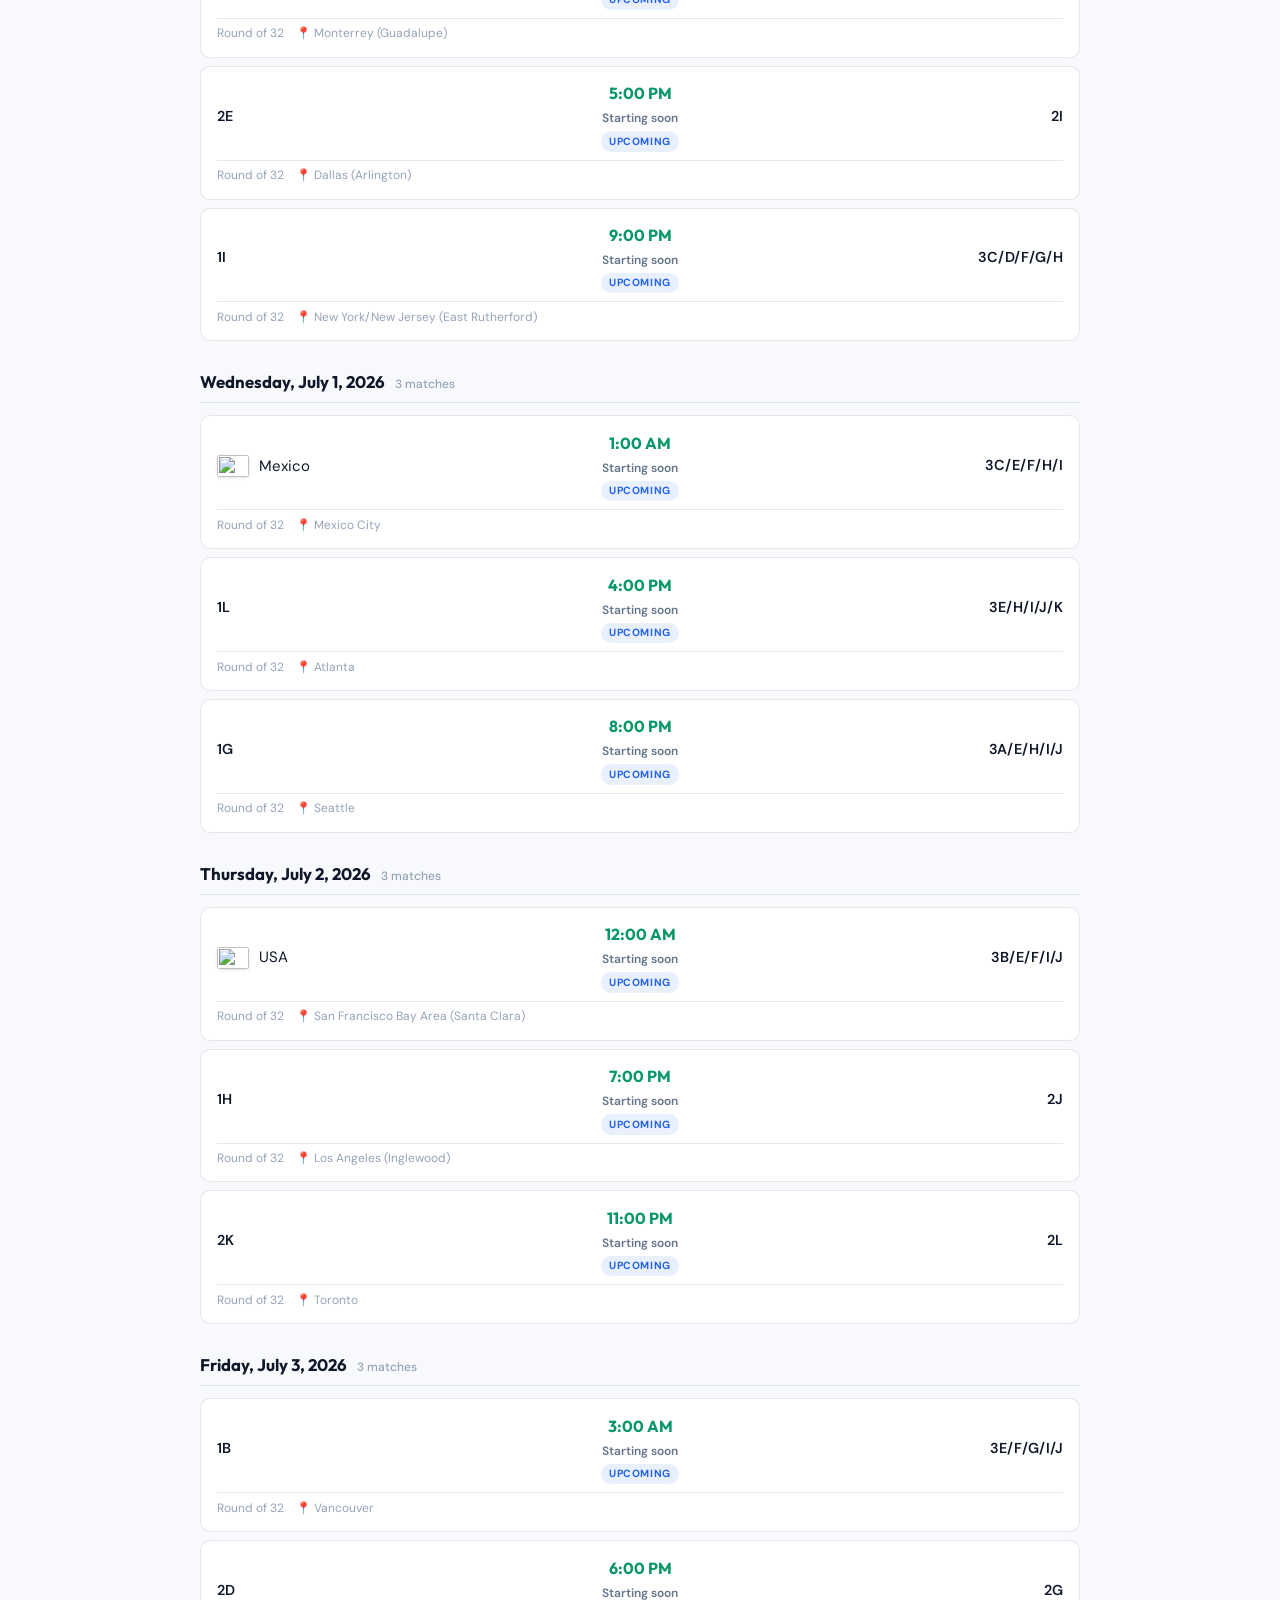
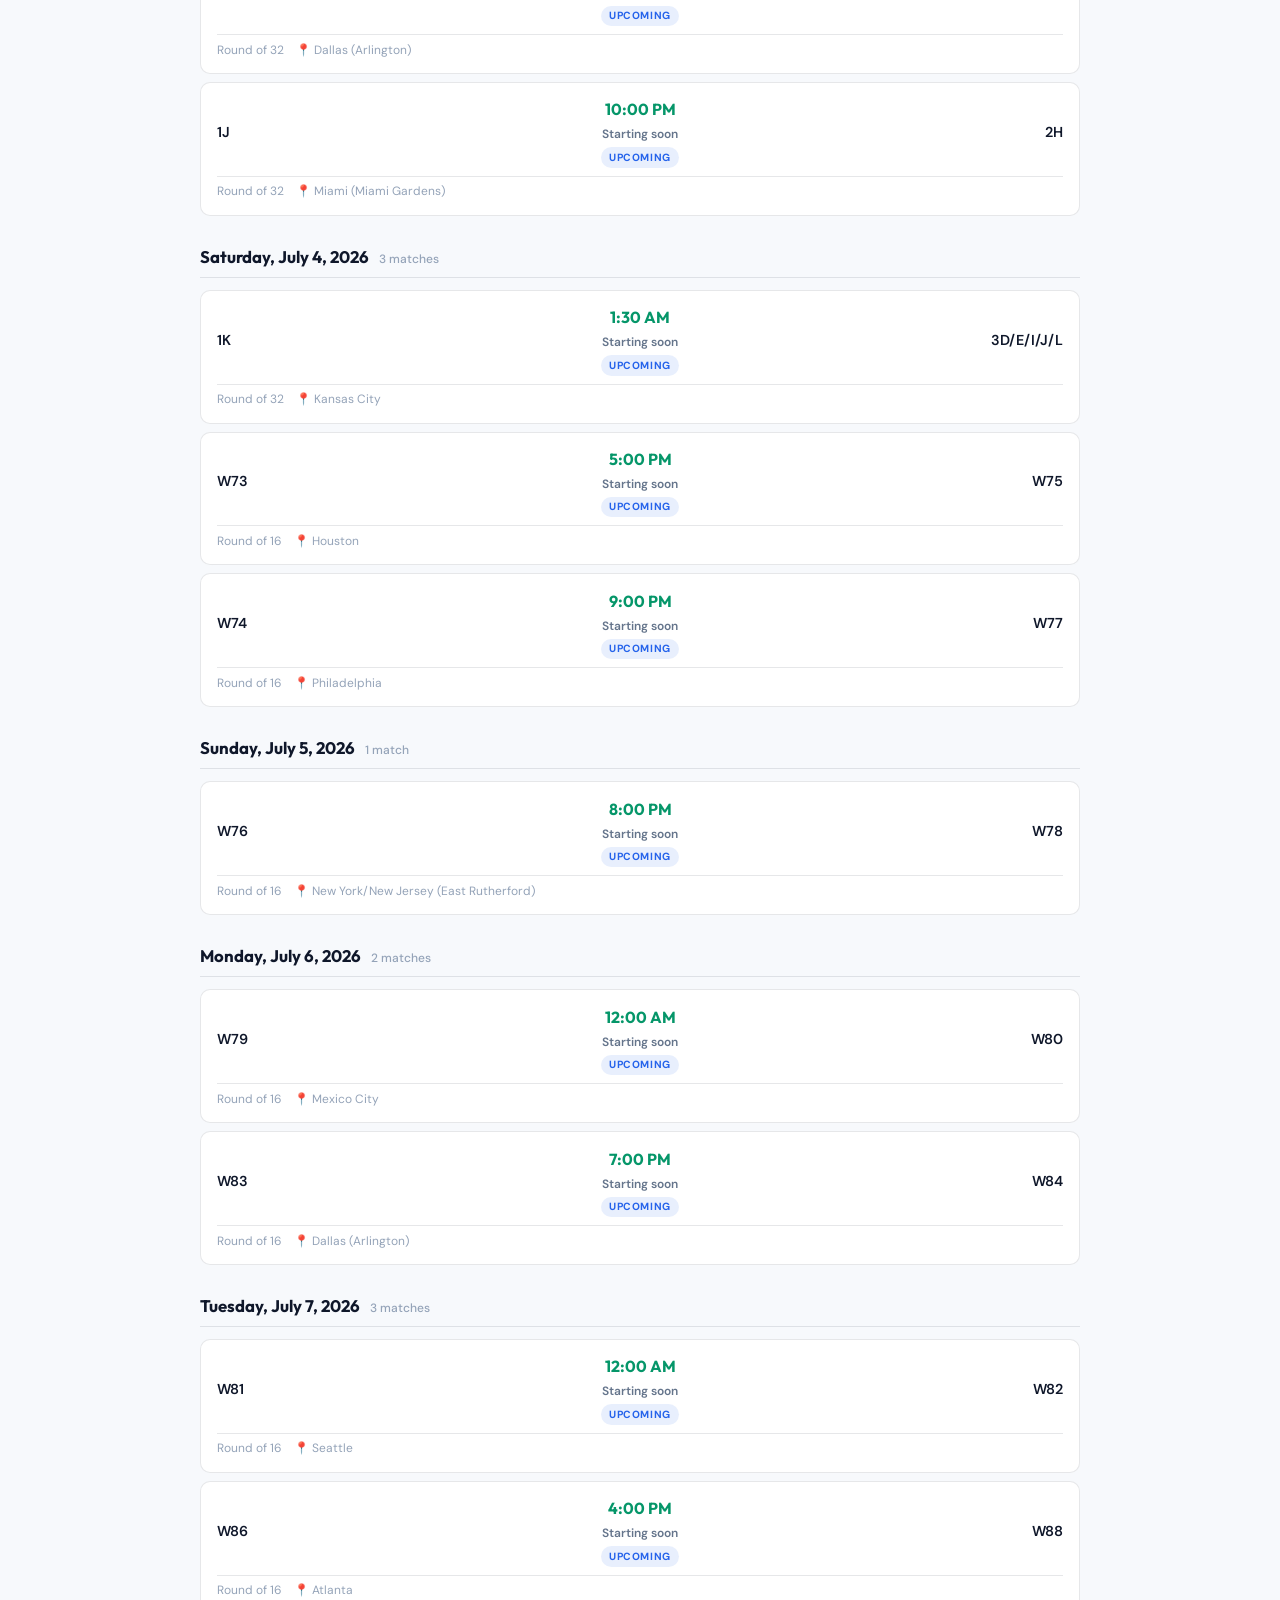
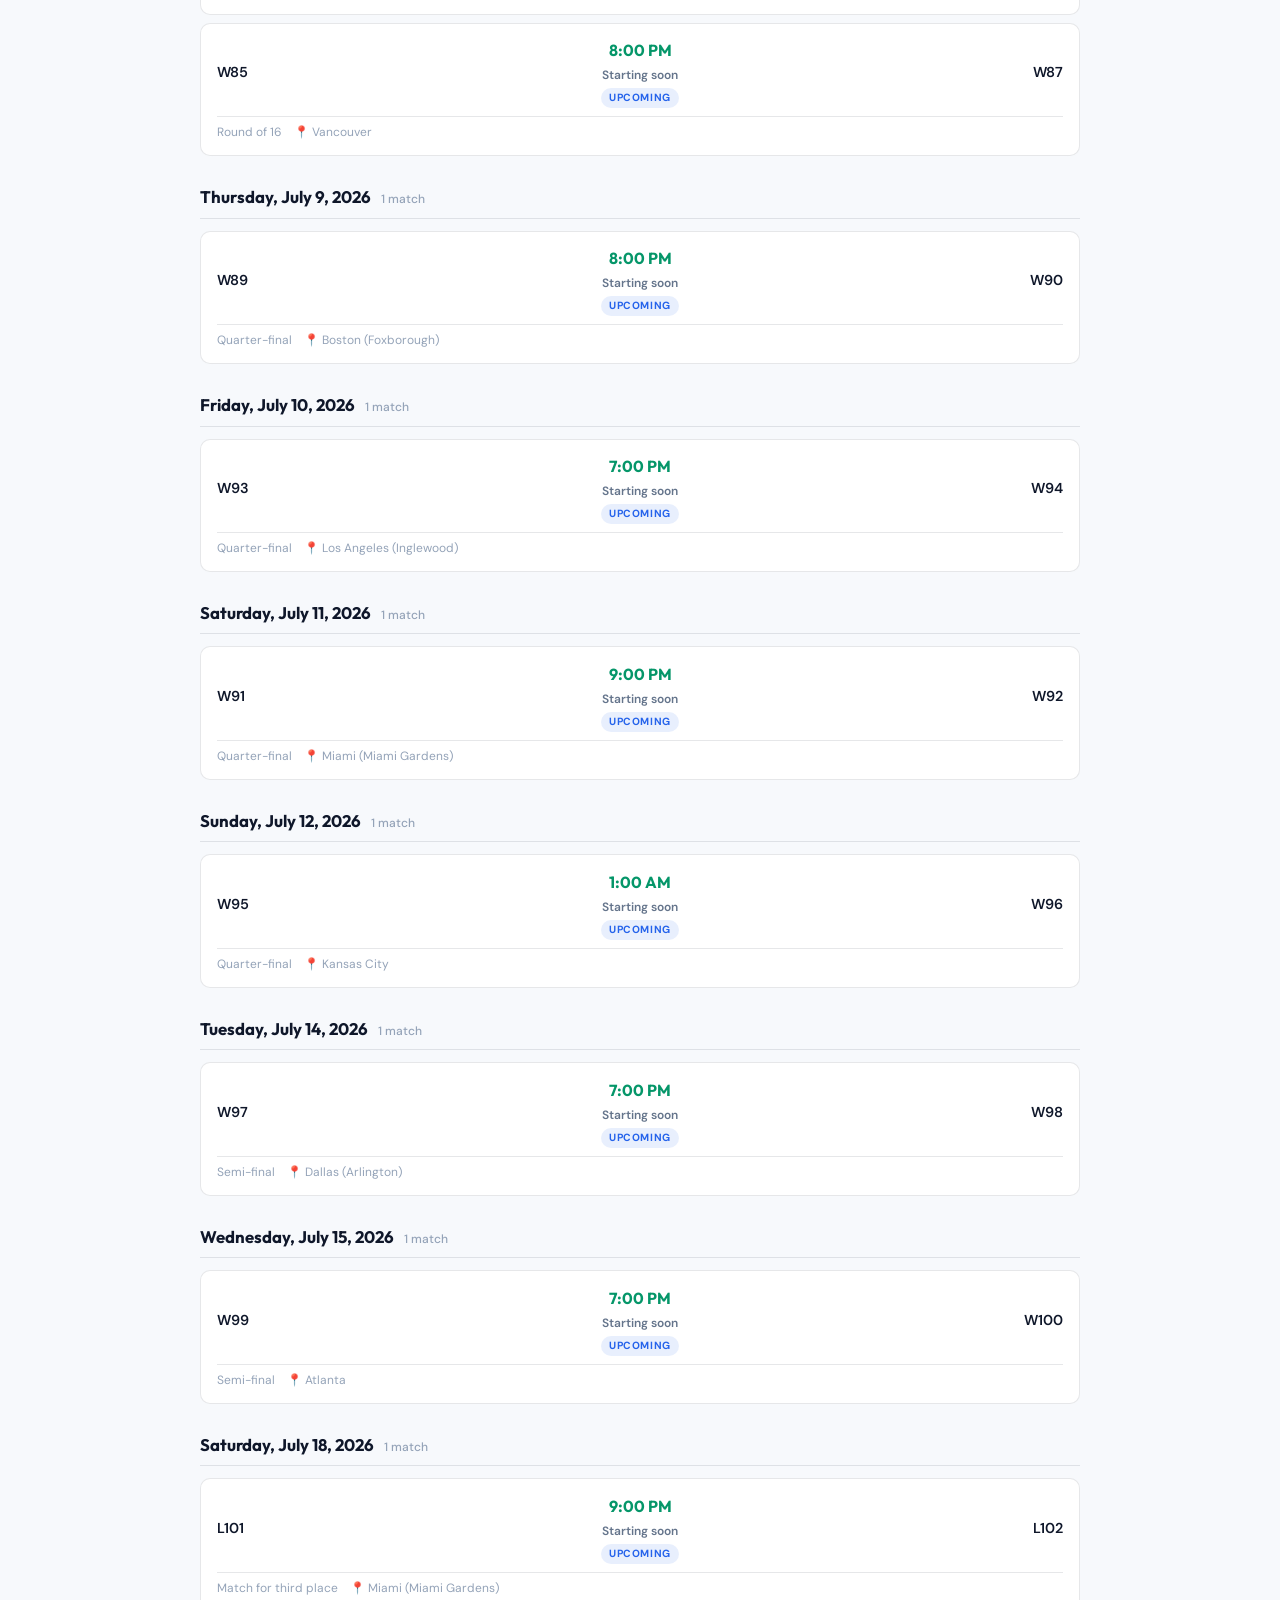
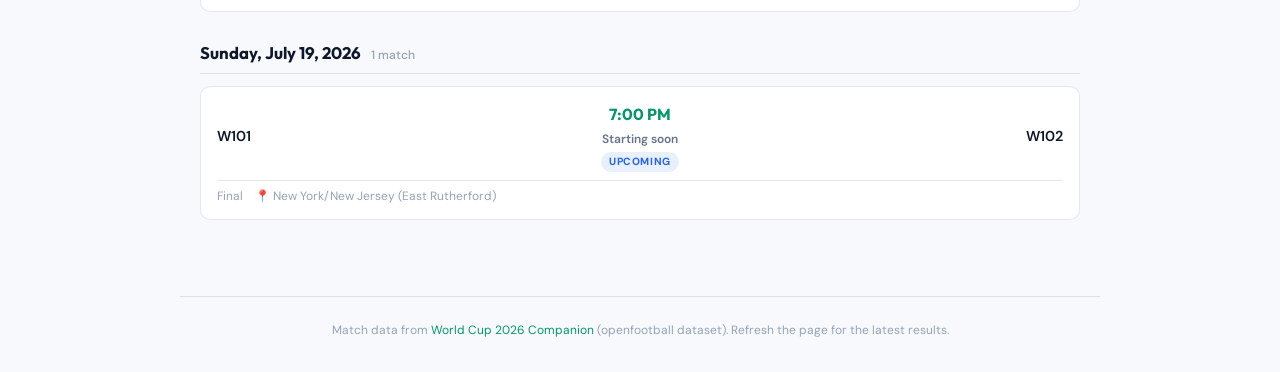
==== commit dab8fe24: "Add World Cup group standings and include live matches in upcoming filter. Standings are computed fr" ====
--- a/index.html
+++ b/index.html
@@ -17,7 +17,13 @@
   <header class="site-header">
     <div class="header-inner">
       <div class="brand">
-        <span class="brand-icon" aria-hidden="true">⚽</span>
+        <div class="sport-picker">
+          <button type="button" class="sport-picker-btn" id="sport-picker-btn" aria-haspopup="listbox" aria-expanded="false" aria-label="Choose sport">
+            <span class="sport-picker-icon" aria-hidden="true">⚽</span>
+            <span class="sport-picker-caret" aria-hidden="true">▾</span>
+          </button>
+          <div class="sport-picker-menu" id="sport-picker-menu" hidden role="listbox"></div>
+        </div>
         <div>
           <h1>World Cup 2026</h1>
           <p class="brand-sub">United States · Canada · Mexico</p>
@@ -54,6 +60,14 @@
       </div>
     </section>
 
+    <section class="standings-section" aria-label="Group standings">
+      <div class="standings-head">
+        <h2 class="standings-title">Group standings</h2>
+        <p class="standings-hint">Top 2 qualify · 8 best third-place teams also advance</p>
+      </div>
+      <div id="standings-container" class="standings-grid"></div>
+    </section>
+
     <section class="controls" aria-label="Filters">
       <div class="controls-row">
         <div class="control-group control-search">
@@ -70,7 +84,7 @@
           <label for="status-filter">Status</label>
           <select id="status-filter">
             <option value="all">All matches</option>
-            <option value="upcoming" selected>Upcoming only</option>
+            <option value="upcoming" selected>Upcoming &amp; live</option>
             <option value="live">Live only</option>
             <option value="finished">Finished only</option>
           </select>
@@ -134,6 +148,7 @@
     </div>
   </div>
 
+  <script src="shared.js"></script>
   <script src="data/matches.js"></script>
   <script src="data/squads.js"></script>
   <script src="app.js"></script>
--- a/styles.css
+++ b/styles.css
@@ -93,6 +93,192 @@
   filter: drop-shadow(0 2px 8px var(--accent-glow));
 }
 
+.sport-picker {
+  position: relative;
+}
+
+.sport-picker-btn {
+  display: flex;
+  align-items: center;
+  gap: 0.15rem;
+  padding: 0.35rem 0.5rem;
+  border: 1px solid var(--border-strong);
+  border-radius: var(--radius-sm);
+  background: var(--bg-card);
+  cursor: pointer;
+  font-family: inherit;
+  transition: border-color 0.15s, box-shadow 0.15s;
+}
+
+.sport-picker-btn:hover {
+  border-color: var(--accent);
+  box-shadow: 0 0 0 3px var(--accent-glow);
+}
+
+.sport-picker-icon {
+  font-size: 1.75rem;
+  line-height: 1;
+  filter: drop-shadow(0 2px 8px var(--accent-glow));
+}
+
+.sport-picker-caret {
+  font-size: 0.65rem;
+  color: var(--text-muted);
+  margin-top: 0.15rem;
+}
+
+.sport-picker-menu {
+  position: absolute;
+  top: calc(100% + 0.35rem);
+  left: 0;
+  z-index: 100;
+  min-width: 12rem;
+  padding: 0.35rem;
+  border: 1px solid var(--border-strong);
+  border-radius: var(--radius-sm);
+  background: var(--bg-card);
+  box-shadow: var(--shadow-lg);
+}
+
+.sport-option {
+  display: flex;
+  align-items: center;
+  gap: 0.5rem;
+  padding: 0.55rem 0.75rem;
+  border-radius: calc(var(--radius-sm) - 2px);
+  color: var(--text);
+  text-decoration: none;
+  font-size: 0.875rem;
+  font-weight: 500;
+}
+
+.sport-option:hover {
+  background: rgba(37, 99, 235, 0.08);
+}
+
+.sport-option.is-active {
+  background: rgba(37, 99, 235, 0.12);
+  color: var(--accent-2);
+  font-weight: 600;
+}
+
+.page-cs2 .page-bg {
+  background:
+    radial-gradient(ellipse 80% 50% at 50% -20%, rgba(249, 115, 22, 0.08), transparent),
+    radial-gradient(ellipse 60% 40% at 100% 0%, rgba(37, 99, 235, 0.06), transparent),
+    var(--bg);
+}
+
+.match-meta .tier-tag {
+  font-weight: 700;
+  font-size: 0.68rem;
+  text-transform: uppercase;
+  letter-spacing: 0.05em;
+  padding: 0.1rem 0.45rem;
+  border-radius: 999px;
+}
+
+.tier-tag.tier-s {
+  background: rgba(234, 179, 8, 0.15);
+  color: #b45309;
+}
+
+.tier-tag.tier-a {
+  background: rgba(37, 99, 235, 0.1);
+  color: var(--accent-2);
+}
+
+.match-link {
+  color: var(--accent-2);
+  text-decoration: none;
+  font-weight: 500;
+}
+
+.match-link:hover {
+  text-decoration: underline;
+}
+
+.team-logo {
+  object-fit: contain;
+  border-radius: 4px;
+}
+
+.top-teams {
+  margin-bottom: 1rem;
+}
+
+.top-teams-head {
+  display: flex;
+  align-items: baseline;
+  justify-content: space-between;
+  gap: 0.75rem;
+  margin-bottom: 0.65rem;
+}
+
+.top-teams-title {
+  margin: 0;
+  font-family: var(--font-display);
+  font-size: 0.95rem;
+  font-weight: 700;
+}
+
+.top-teams-hint {
+  margin: 0;
+  font-size: 0.72rem;
+  color: var(--text-muted);
+}
+
+.top-teams-list {
+  display: flex;
+  gap: 0.45rem;
+  overflow-x: auto;
+  padding-bottom: 0.25rem;
+  -webkit-overflow-scrolling: touch;
+  scrollbar-width: thin;
+}
+
+.top-team-chip {
+  display: inline-flex;
+  align-items: center;
+  gap: 0.4rem;
+  padding: 0.4rem 0.65rem;
+  border: 1px solid var(--border-strong);
+  border-radius: 999px;
+  background: var(--bg-card);
+  font-family: inherit;
+  font-size: 0.78rem;
+  color: var(--text);
+  white-space: nowrap;
+  flex-shrink: 0;
+}
+
+button.top-team-chip {
+  cursor: pointer;
+  transition: border-color 0.15s, box-shadow 0.15s;
+}
+
+button.top-team-chip:hover {
+  border-color: var(--accent);
+  box-shadow: 0 0 0 3px var(--accent-glow);
+}
+
+.top-team-logo {
+  width: 1.4rem;
+  height: 1.4rem;
+  object-fit: contain;
+  border-radius: 4px;
+}
+
+.top-team-rank {
+  font-weight: 700;
+  color: var(--accent-2);
+  font-size: 0.7rem;
+}
+
+.top-team-name {
+  font-weight: 600;
+}
+
 .brand h1 {
   margin: 0;
   font-family: var(--font-display);
@@ -163,6 +349,149 @@
   max-width: var(--max-w);
   margin: 0 auto;
   padding: 1.25rem 1.25rem 3rem;
+}
+
+/* Standings */
+.standings-section {
+  margin-bottom: 1.25rem;
+}
+
+.standings-head {
+  display: flex;
+  align-items: baseline;
+  justify-content: space-between;
+  gap: 0.75rem;
+  margin-bottom: 0.75rem;
+  flex-wrap: wrap;
+}
+
+.standings-title {
+  margin: 0;
+  font-family: var(--font-display);
+  font-size: 1rem;
+  font-weight: 700;
+}
+
+.standings-hint {
+  margin: 0;
+  font-size: 0.72rem;
+  color: var(--text-muted);
+}
+
+.standings-grid {
+  display: grid;
+  grid-template-columns: repeat(auto-fill, minmax(240px, 1fr));
+  gap: 0.75rem;
+}
+
+.standings-group {
+  background: var(--bg-card);
+  border: 1px solid var(--border);
+  border-radius: var(--radius-sm);
+  padding: 0.65rem 0.75rem 0.75rem;
+}
+
+.standings-group-title {
+  margin: 0 0 0.45rem;
+  font-family: var(--font-display);
+  font-size: 0.82rem;
+  font-weight: 700;
+  color: var(--accent);
+}
+
+.standings-table-wrap {
+  overflow-x: auto;
+}
+
+.standings-table {
+  width: 100%;
+  border-collapse: collapse;
+  font-size: 0.74rem;
+  font-variant-numeric: tabular-nums;
+}
+
+.standings-table th,
+.standings-table td {
+  padding: 0.35rem 0.25rem;
+  border-bottom: 1px solid var(--border);
+  text-align: right;
+  white-space: nowrap;
+}
+
+.standings-table th {
+  font-size: 0.65rem;
+  font-weight: 700;
+  text-transform: uppercase;
+  letter-spacing: 0.04em;
+  color: var(--text-muted);
+}
+
+.standings-table tbody tr:last-child td {
+  border-bottom: none;
+}
+
+.standings-cell-team {
+  text-align: left !important;
+  max-width: 9rem;
+}
+
+.standings-team {
+  display: inline-flex;
+  align-items: center;
+  gap: 0.35rem;
+  min-width: 0;
+}
+
+.standings-flag {
+  flex-shrink: 0;
+  border-radius: 2px;
+  box-shadow: 0 0 0 1px rgba(15, 23, 42, 0.08);
+}
+
+.standings-team-name,
+.standings-team-link {
+  overflow: hidden;
+  text-overflow: ellipsis;
+  white-space: nowrap;
+  font-weight: 600;
+  color: var(--text);
+}
+
+.standings-team-link {
+  border: none;
+  background: none;
+  padding: 0;
+  font: inherit;
+  cursor: pointer;
+  text-align: left;
+}
+
+.standings-team-link:hover {
+  color: var(--accent);
+  text-decoration: underline;
+}
+
+.standings-pts {
+  font-weight: 700;
+  color: var(--accent-2);
+}
+
+.standings-row-top {
+  background: rgba(5, 150, 105, 0.06);
+}
+
+.standings-row-third {
+  background: rgba(234, 179, 8, 0.05);
+}
+
+@media (max-width: 480px) {
+  .standings-hide-sm {
+    display: none;
+  }
+
+  .standings-grid {
+    grid-template-columns: 1fr;
+  }
 }
 
 /* Stats bar */
@@ -827,6 +1156,24 @@
   color: var(--text-dim);
 }
 
+.player-avatar {
+  flex-shrink: 0;
+  width: 2.25rem;
+  height: 2.25rem;
+  border-radius: 6px;
+  object-fit: cover;
+  background: var(--bg-card-hover);
+}
+
+.squad-logo {
+  width: 48px;
+  height: 48px;
+  object-fit: contain;
+  border-radius: 6px;
+  box-shadow: 0 1px 4px rgba(15, 23, 42, 0.12);
+  flex-shrink: 0;
+}
+
 @media (max-width: 720px) {
   .modal {
     padding: 0;
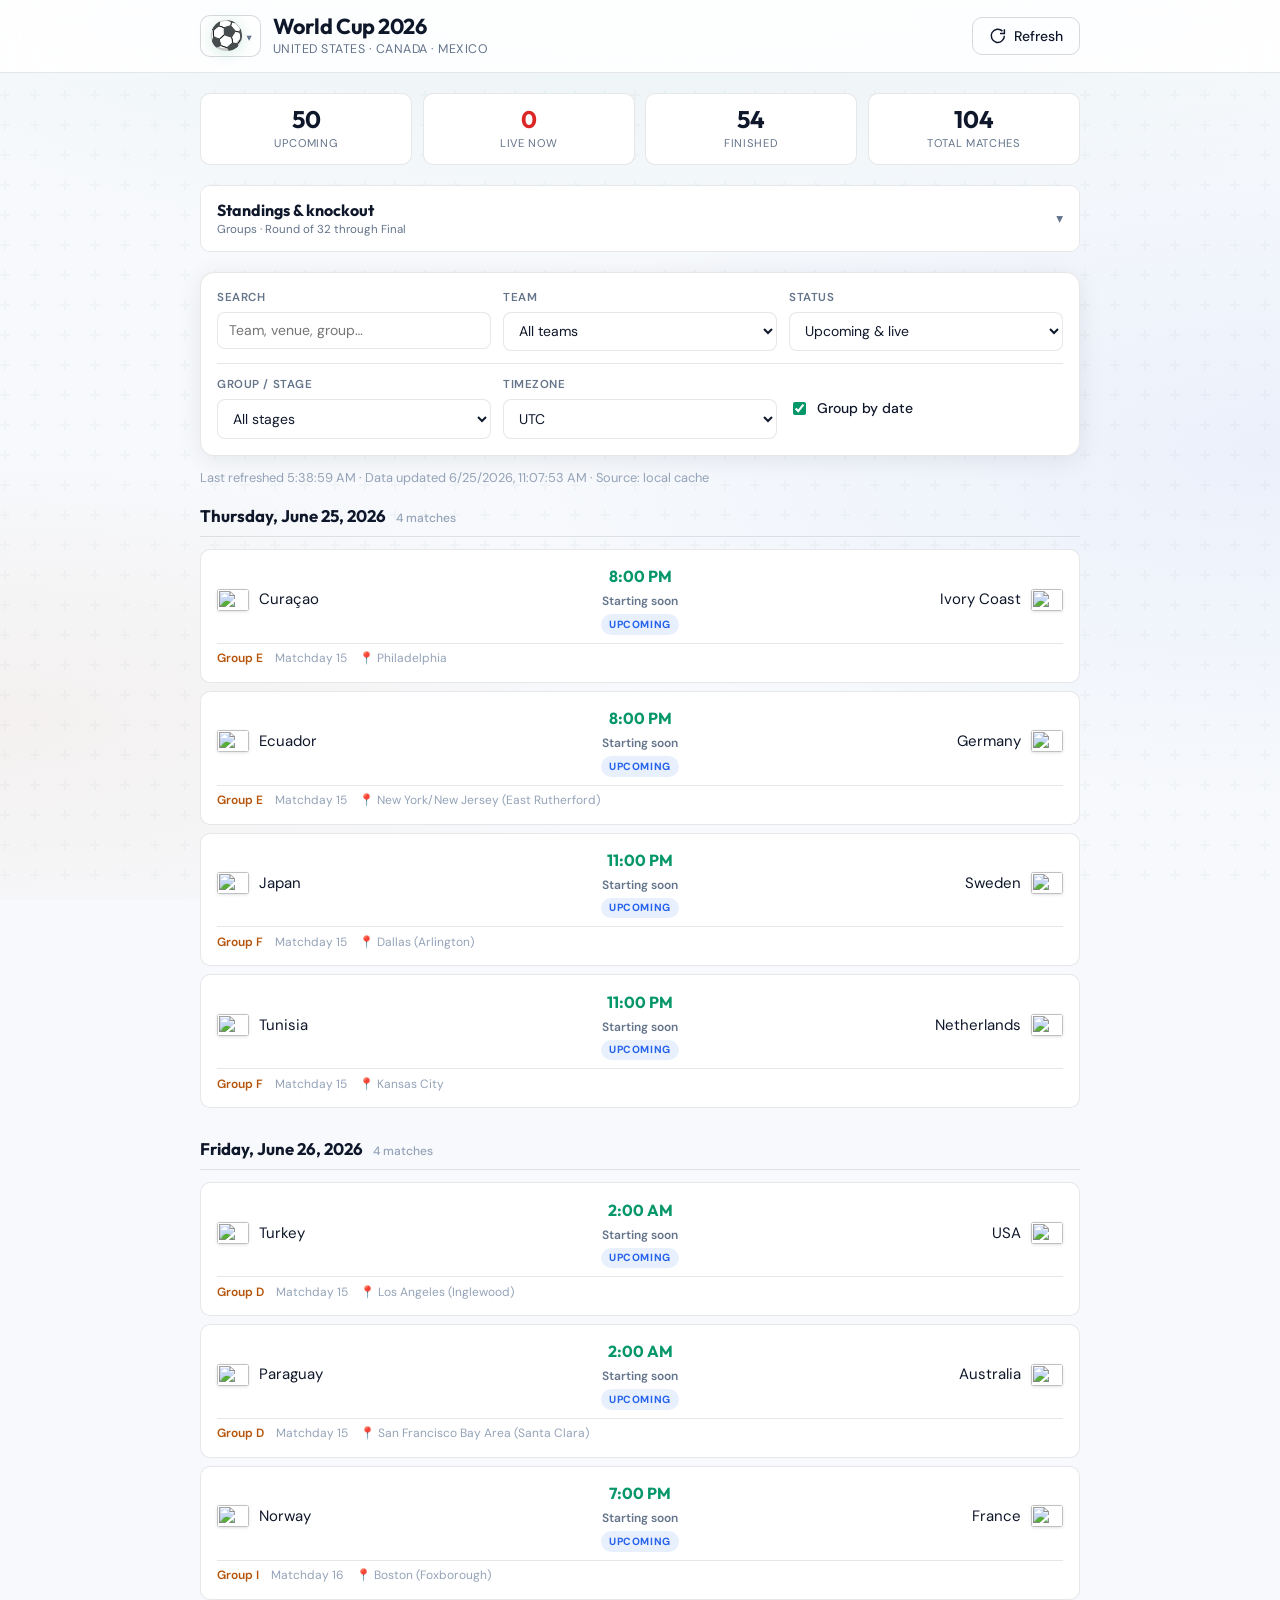
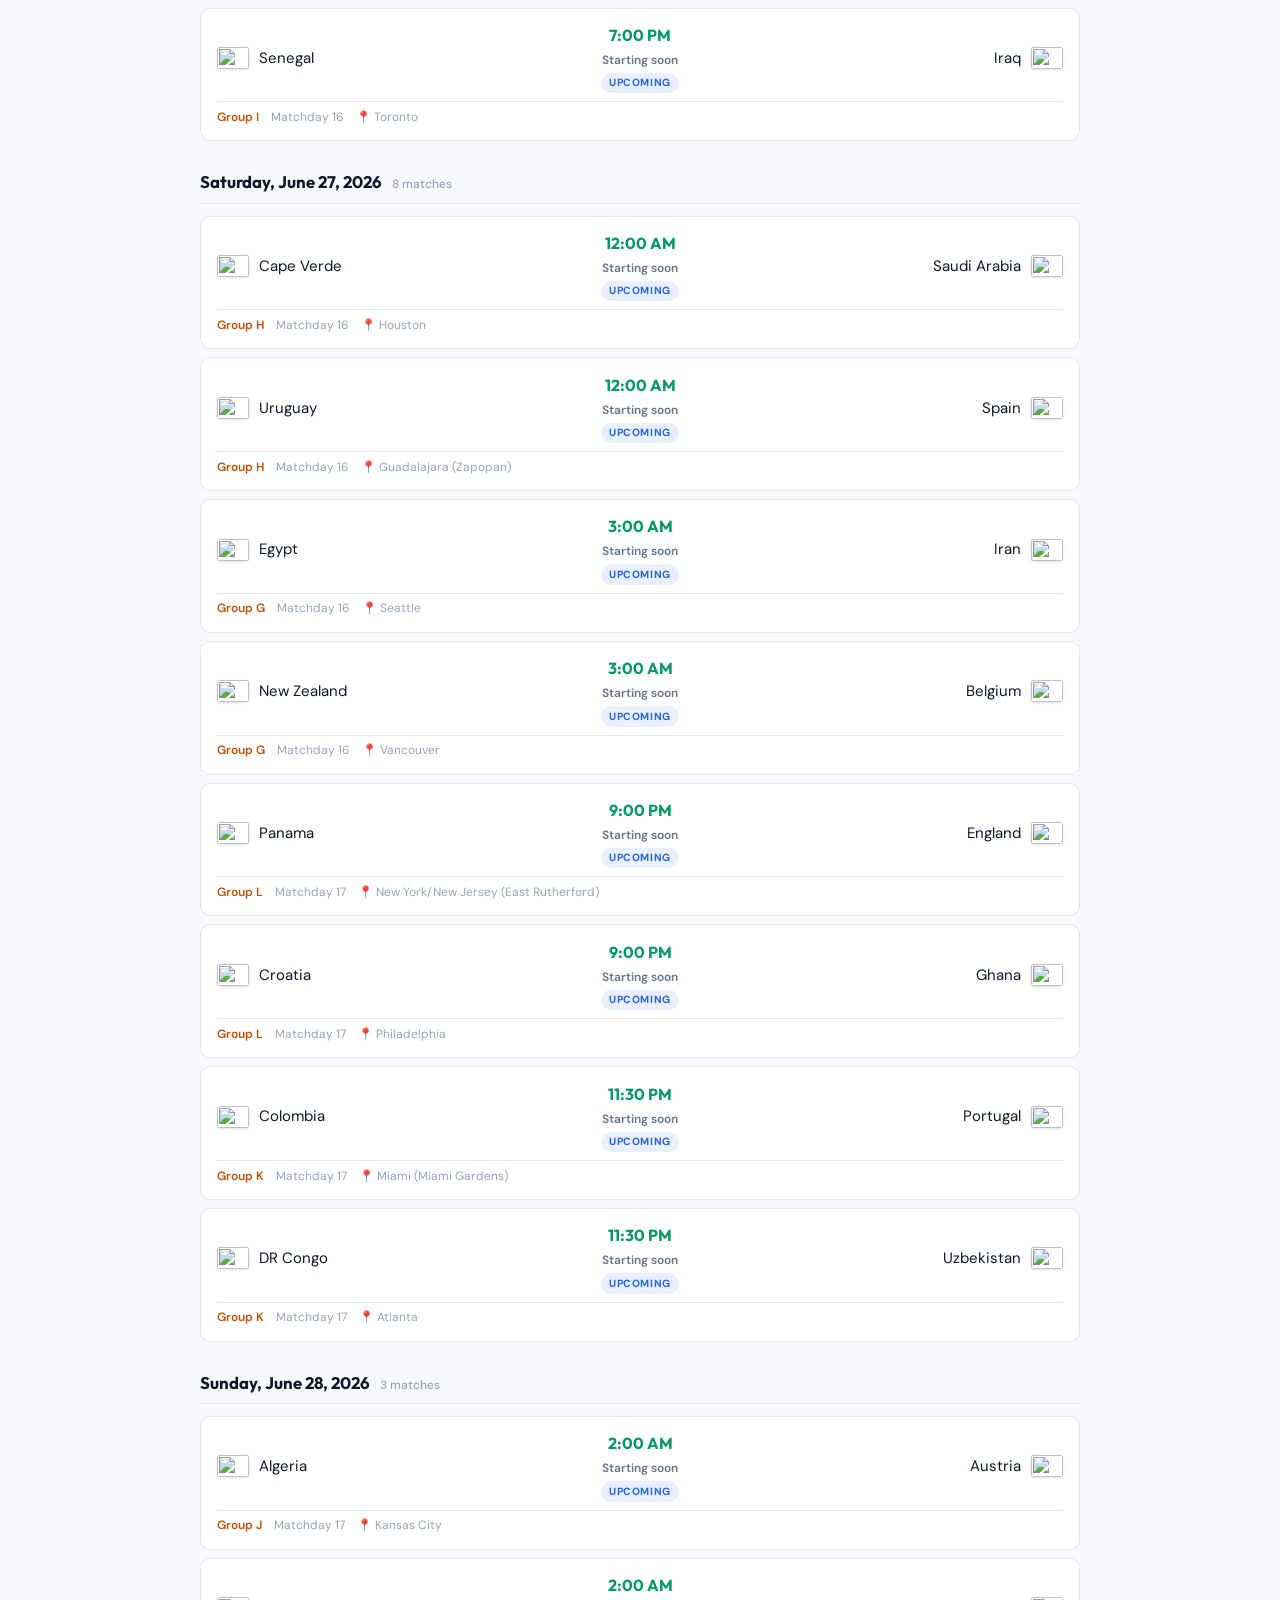
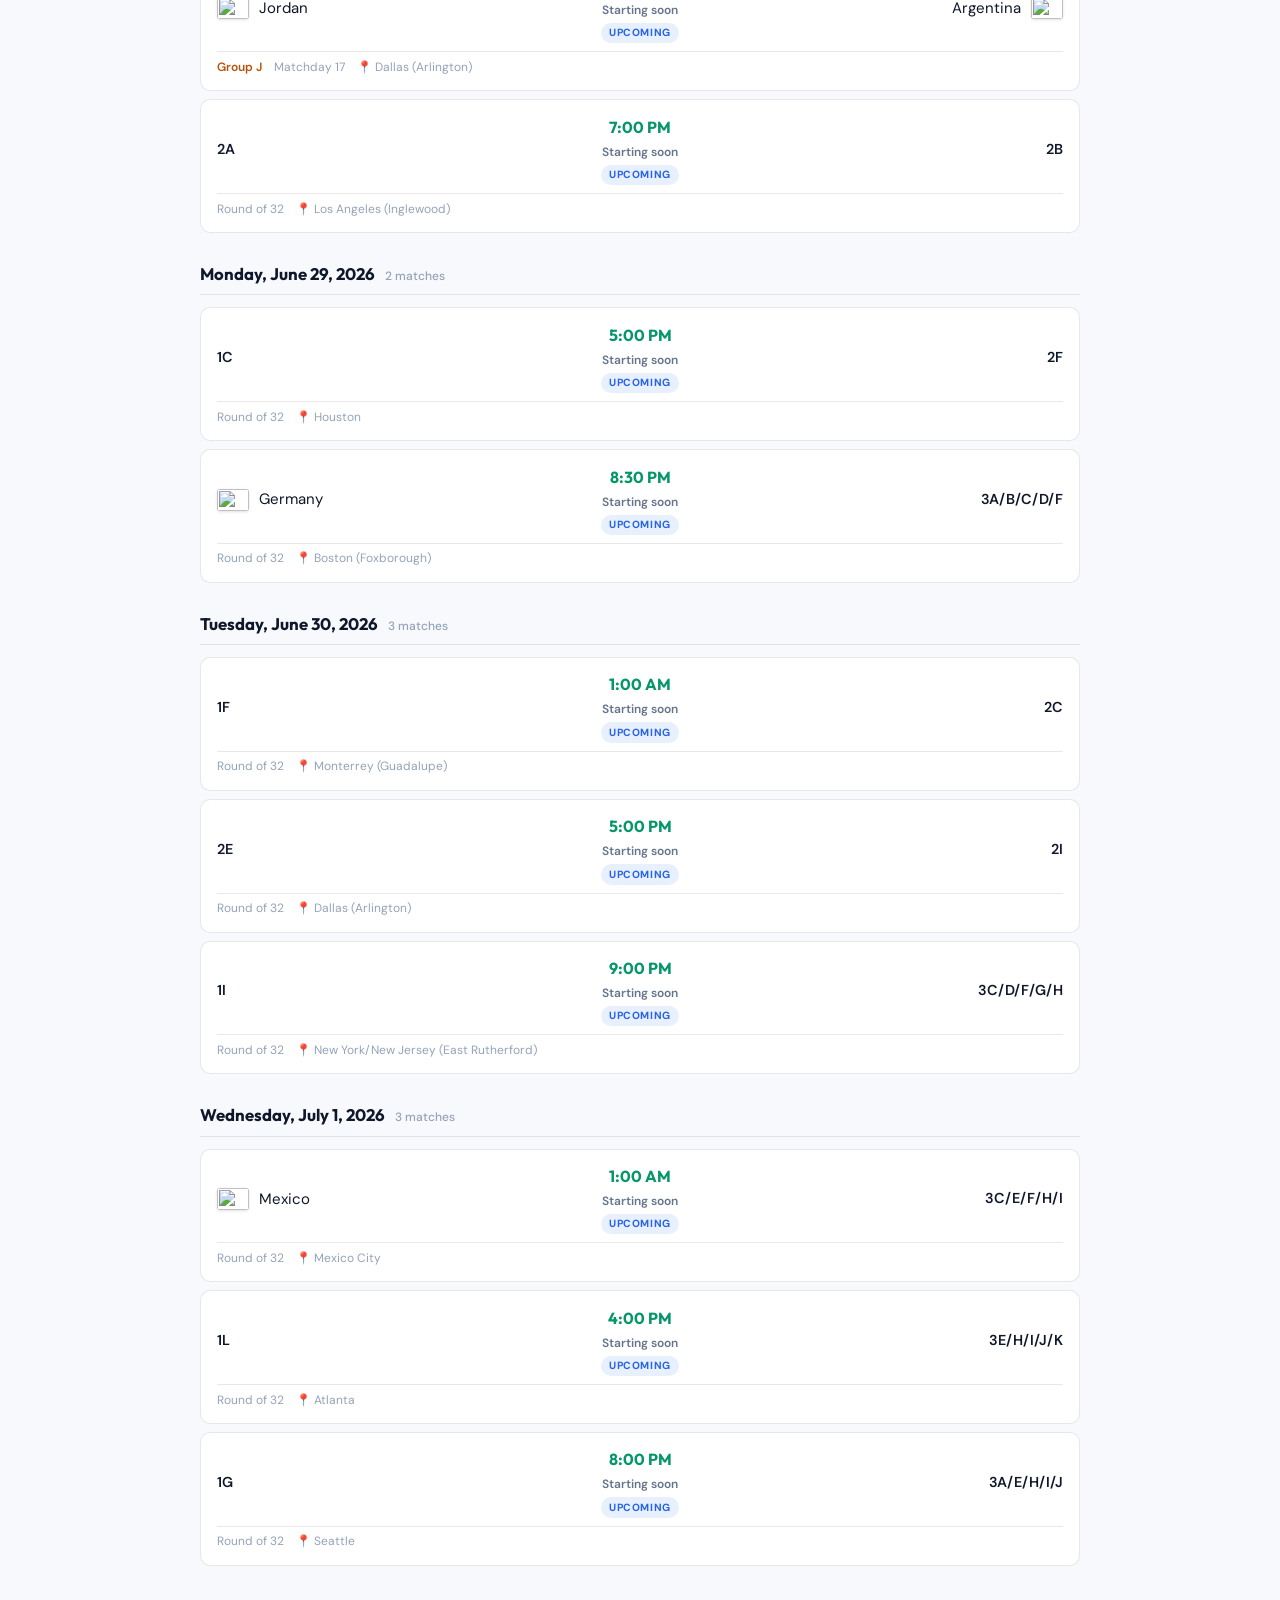
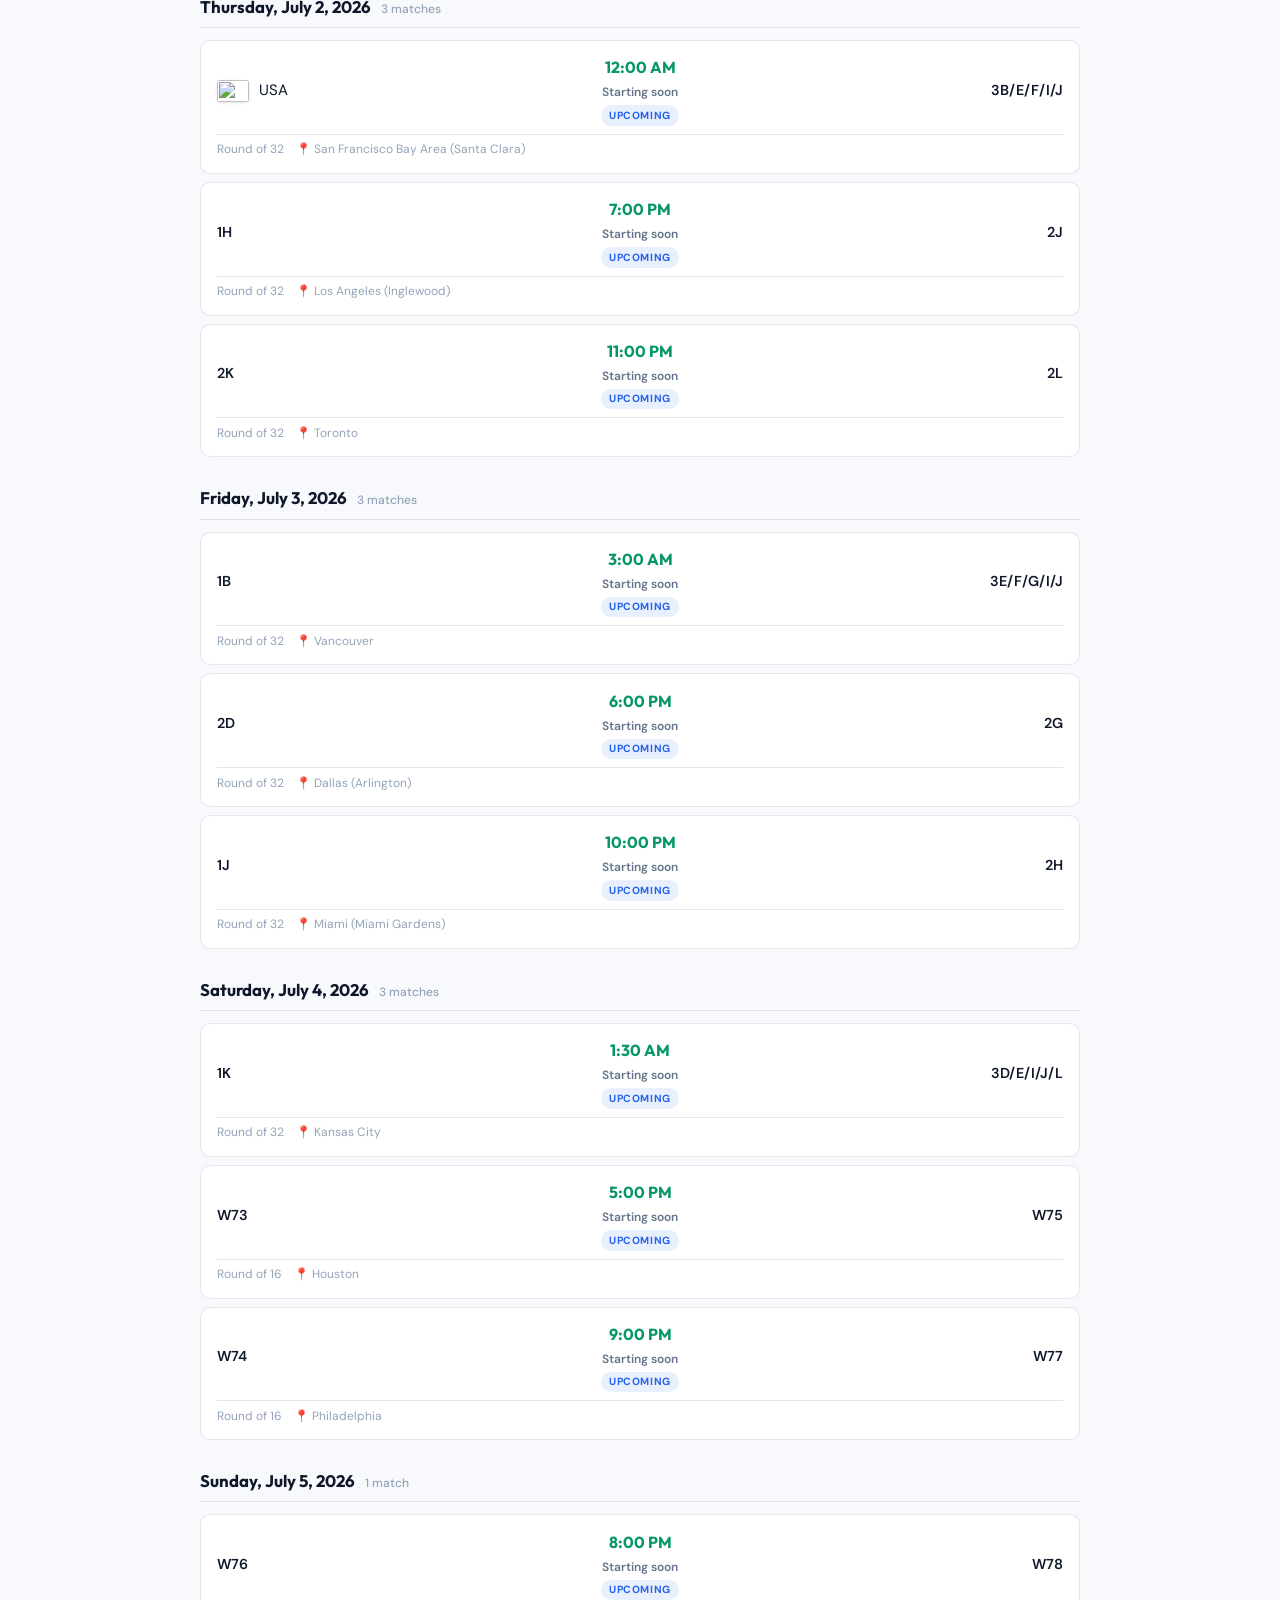
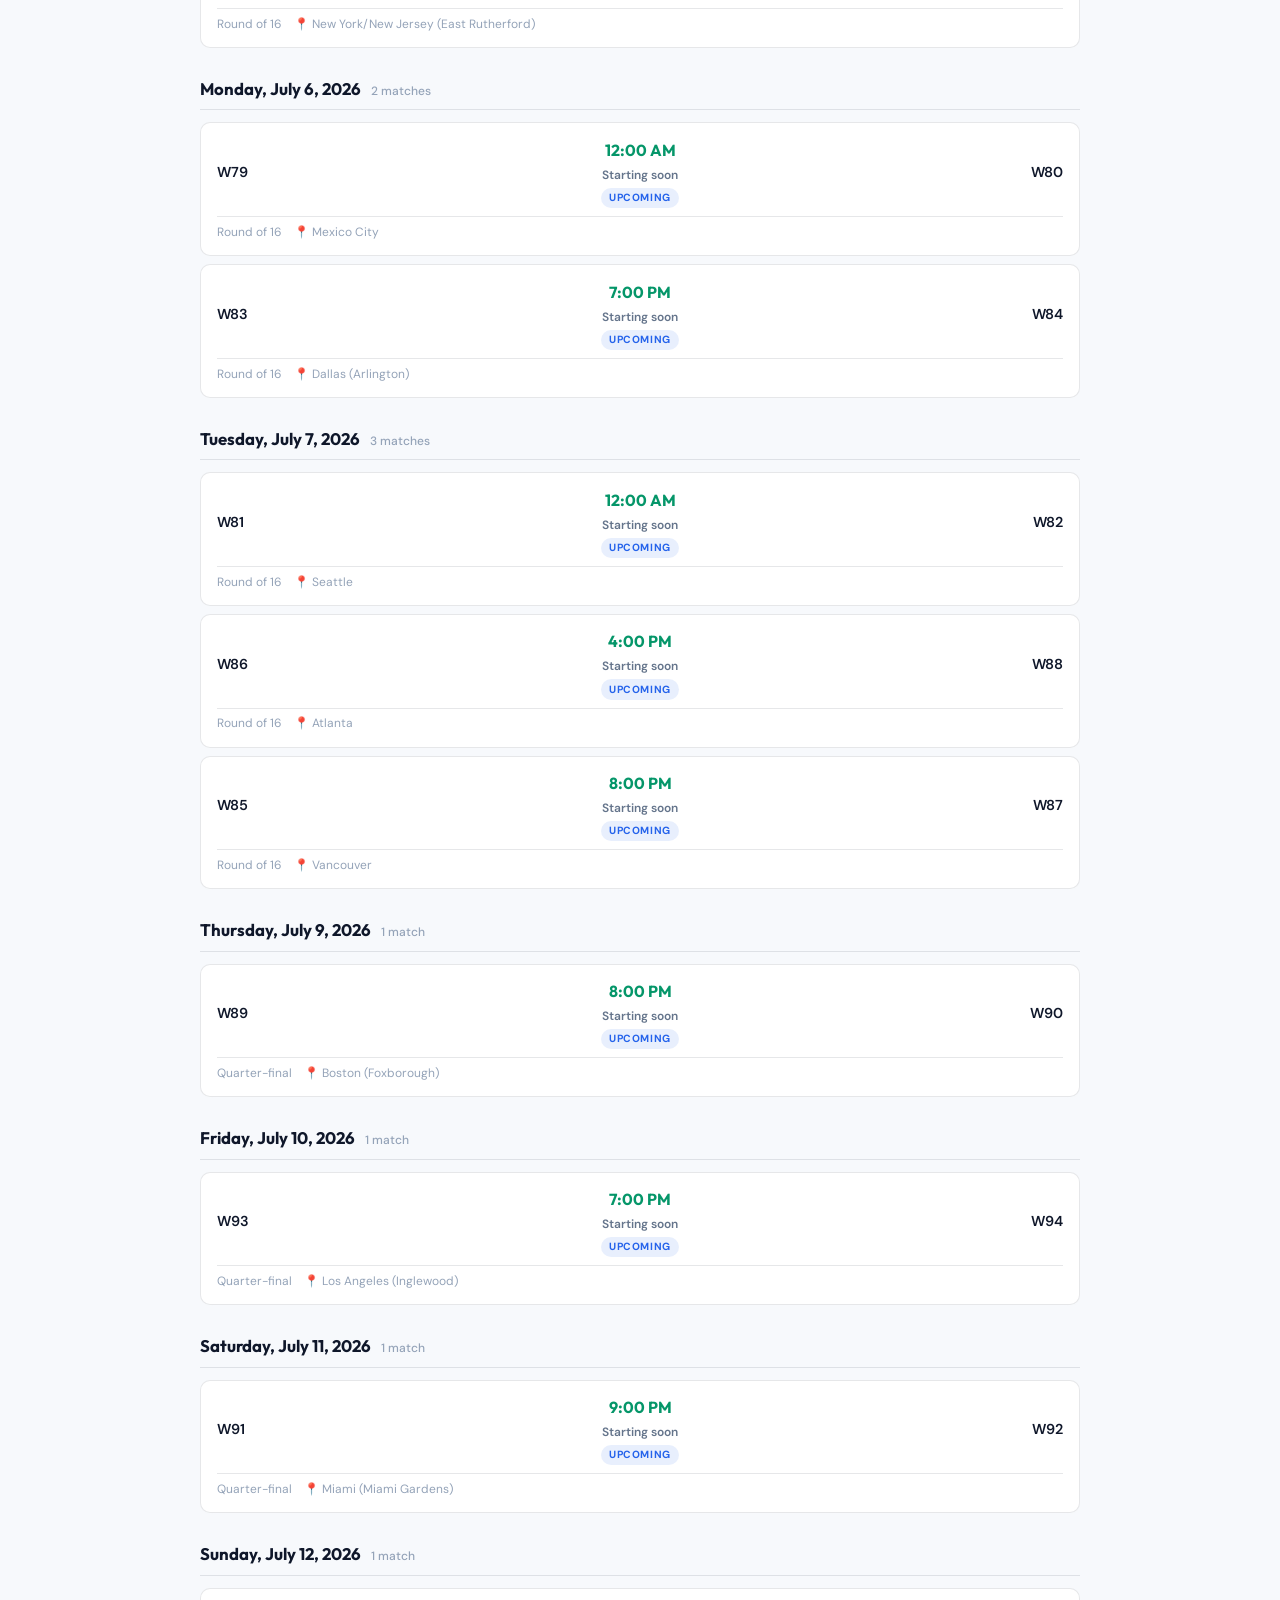
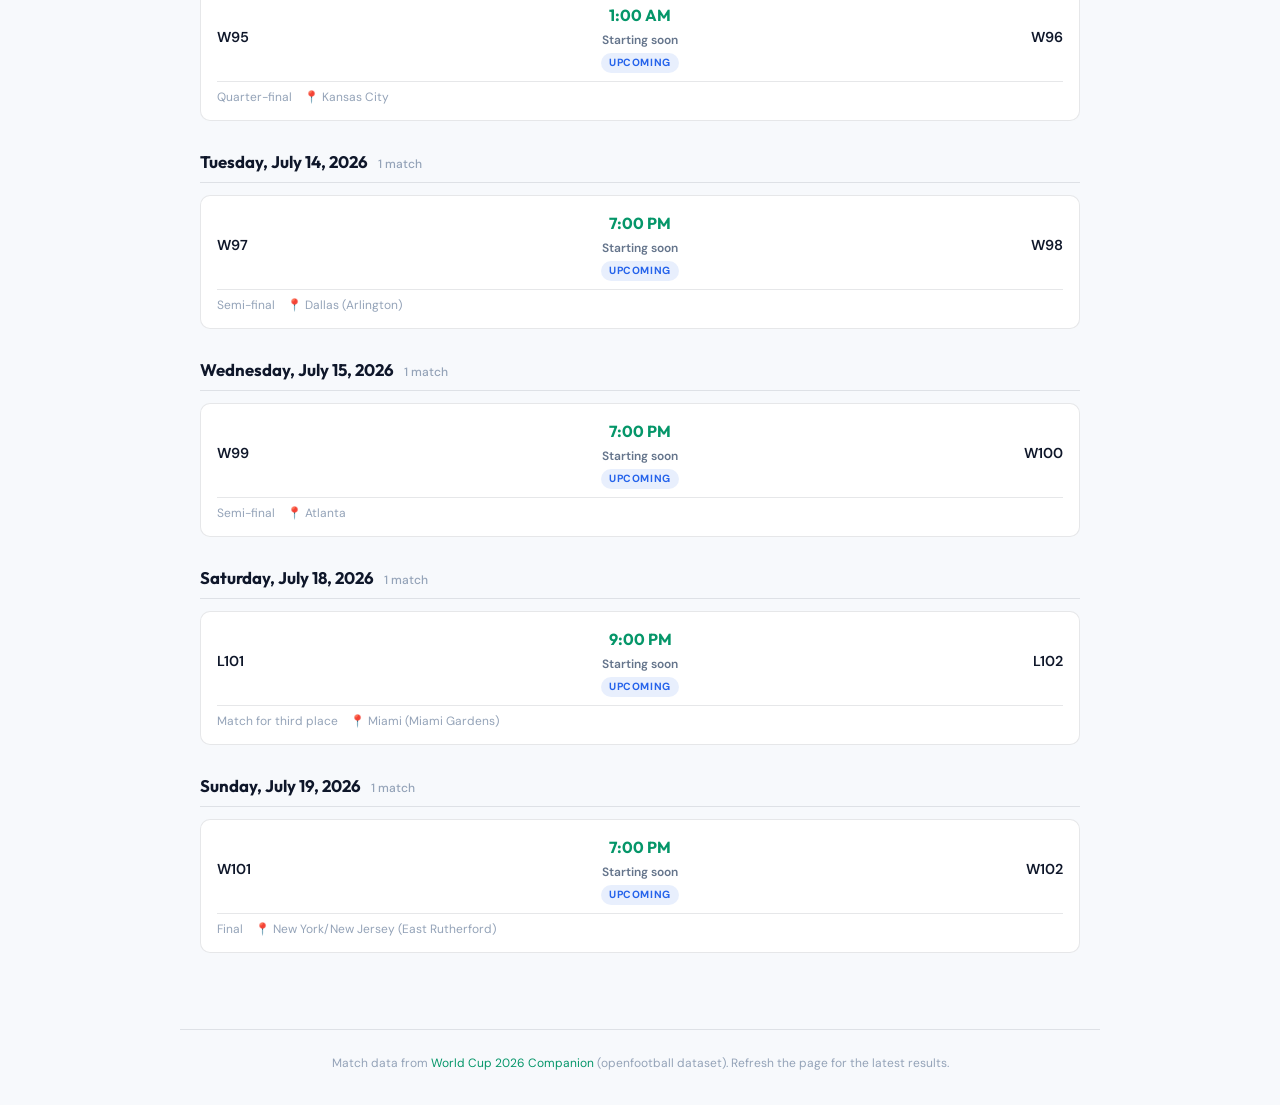
==== commit 25742611: "Make standings collapsible and add knockout round fixtures. Standings panel is collapsed by default " ====
--- a/index.html
+++ b/index.html
@@ -60,12 +60,17 @@
       </div>
     </section>
 
-    <section class="standings-section" aria-label="Group standings">
-      <div class="standings-head">
-        <h2 class="standings-title">Group standings</h2>
-        <p class="standings-hint">Top 2 qualify · 8 best third-place teams also advance</p>
+    <section class="standings-section" aria-label="Standings and knockout">
+      <button type="button" class="standings-toggle" id="standings-toggle" aria-expanded="false" aria-controls="standings-panel">
+        <span class="standings-toggle-text">
+          <span class="standings-title">Standings &amp; knockout</span>
+          <span class="standings-hint">Groups · Round of 32 through Final</span>
+        </span>
+        <span class="standings-caret" aria-hidden="true">▾</span>
+      </button>
+      <div id="standings-panel" class="standings-panel" hidden>
+        <div id="standings-container" class="standings-content"></div>
       </div>
-      <div id="standings-container" class="standings-grid"></div>
     </section>
 
     <section class="controls" aria-label="Filters">
--- a/styles.css
+++ b/styles.css
@@ -354,15 +354,74 @@
 /* Standings */
 .standings-section {
   margin-bottom: 1.25rem;
-}
-
-.standings-head {
-  display: flex;
-  align-items: baseline;
+  background: var(--bg-card);
+  border: 1px solid var(--border);
+  border-radius: var(--radius-sm);
+  overflow: hidden;
+}
+
+.standings-toggle {
+  display: flex;
+  align-items: center;
   justify-content: space-between;
   gap: 0.75rem;
-  margin-bottom: 0.75rem;
-  flex-wrap: wrap;
+  width: 100%;
+  padding: 0.85rem 1rem;
+  border: none;
+  background: var(--bg-card);
+  cursor: pointer;
+  font-family: inherit;
+  text-align: left;
+  transition: background 0.15s;
+}
+
+.standings-toggle:hover {
+  background: var(--bg-card-hover);
+}
+
+.standings-toggle-text {
+  display: flex;
+  flex-direction: column;
+  gap: 0.15rem;
+  min-width: 0;
+}
+
+.standings-caret {
+  flex-shrink: 0;
+  font-size: 0.85rem;
+  color: var(--text-muted);
+  transition: transform 0.2s;
+}
+
+.standings-section.is-open .standings-caret {
+  transform: rotate(180deg);
+}
+
+.standings-panel {
+  border-top: 1px solid var(--border);
+  padding: 0.85rem 1rem 1rem;
+}
+
+.standings-content {
+  display: flex;
+  flex-direction: column;
+  gap: 1.25rem;
+}
+
+.standings-block-title {
+  margin: 0 0 0.65rem;
+  font-family: var(--font-display);
+  font-size: 0.78rem;
+  font-weight: 700;
+  text-transform: uppercase;
+  letter-spacing: 0.06em;
+  color: var(--text-muted);
+}
+
+.standings-empty {
+  margin: 0;
+  font-size: 0.85rem;
+  color: var(--text-muted);
 }
 
 .standings-title {
@@ -370,6 +429,7 @@
   font-family: var(--font-display);
   font-size: 1rem;
   font-weight: 700;
+  color: var(--text);
 }
 
 .standings-hint {
@@ -382,6 +442,10 @@
   display: grid;
   grid-template-columns: repeat(auto-fill, minmax(240px, 1fr));
   gap: 0.75rem;
+}
+
+.standings-grid-knockout {
+  grid-template-columns: repeat(auto-fill, minmax(280px, 1fr));
 }
 
 .standings-group {
@@ -482,6 +546,50 @@
 
 .standings-row-third {
   background: rgba(234, 179, 8, 0.05);
+}
+
+.knockout-table .knockout-cell-score {
+  text-align: center;
+  width: 4.5rem;
+}
+
+.knockout-table .knockout-cell-away {
+  text-align: right;
+}
+
+.knockout-table .knockout-cell-away .standings-team {
+  justify-content: flex-end;
+  flex-direction: row-reverse;
+}
+
+.knockout-score {
+  font-weight: 700;
+  font-size: 0.78rem;
+  color: var(--text);
+}
+
+.knockout-score-live {
+  color: var(--live);
+}
+
+.knockout-score-tbd {
+  color: var(--text-dim);
+  font-weight: 500;
+}
+
+.knockout-placeholder {
+  font-size: 0.74rem;
+  font-weight: 600;
+  color: var(--text-dim);
+  font-family: var(--font-display);
+}
+
+.knockout-row.is-live {
+  background: rgba(220, 38, 38, 0.05);
+}
+
+.knockout-row.is-finished .knockout-score {
+  color: var(--accent-2);
 }
 
 @media (max-width: 480px) {
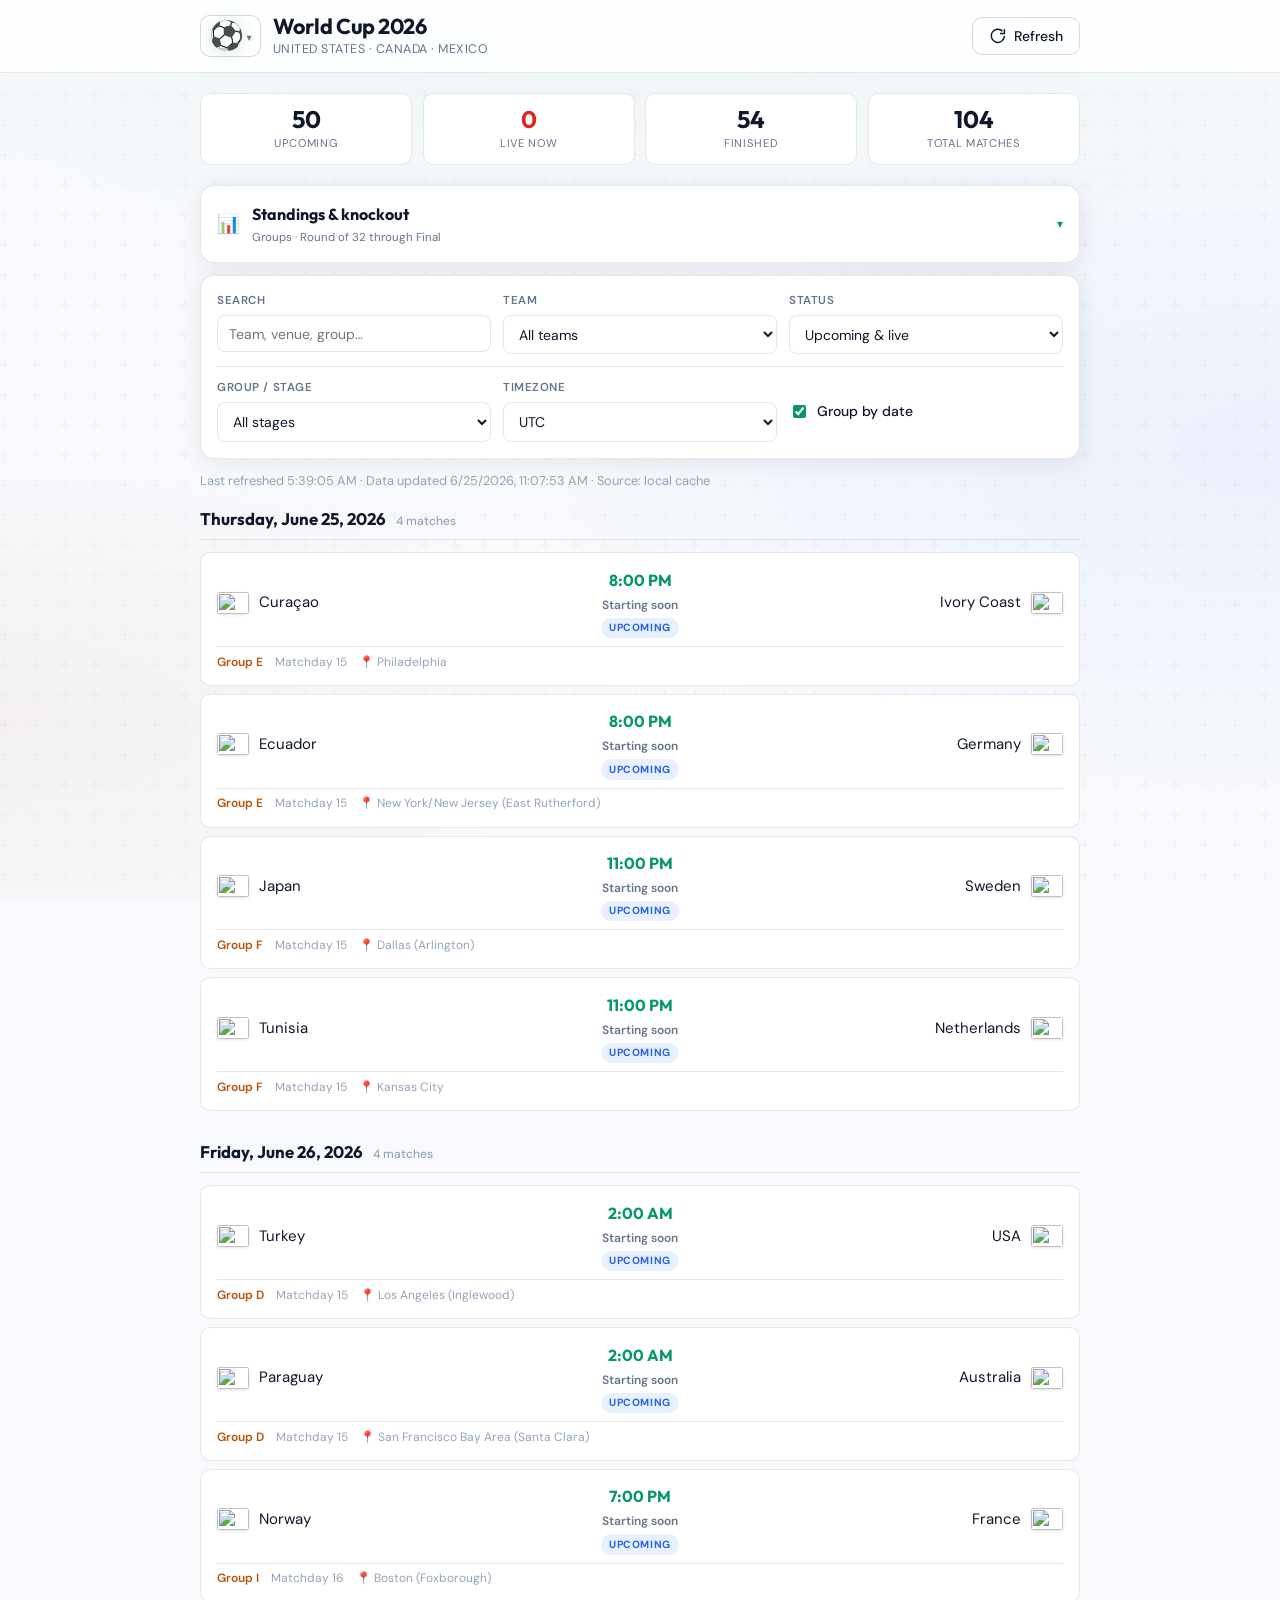
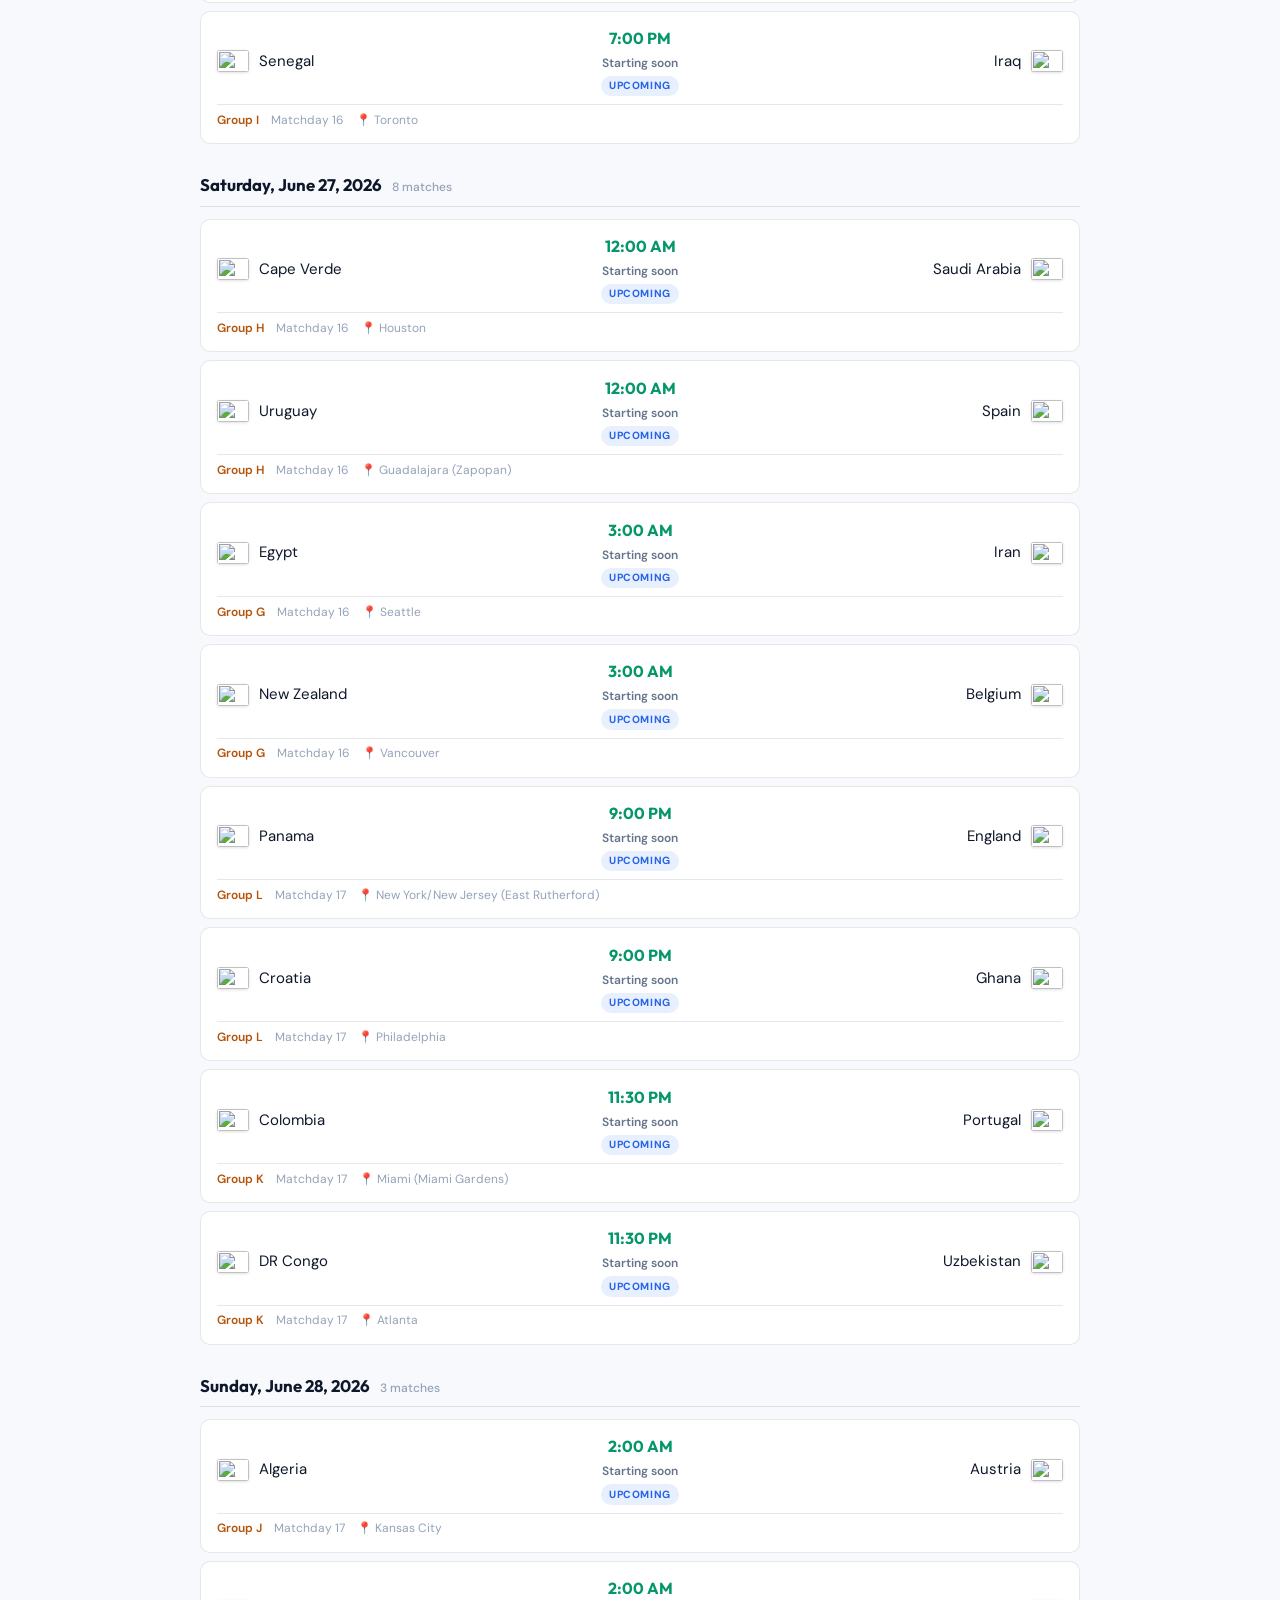
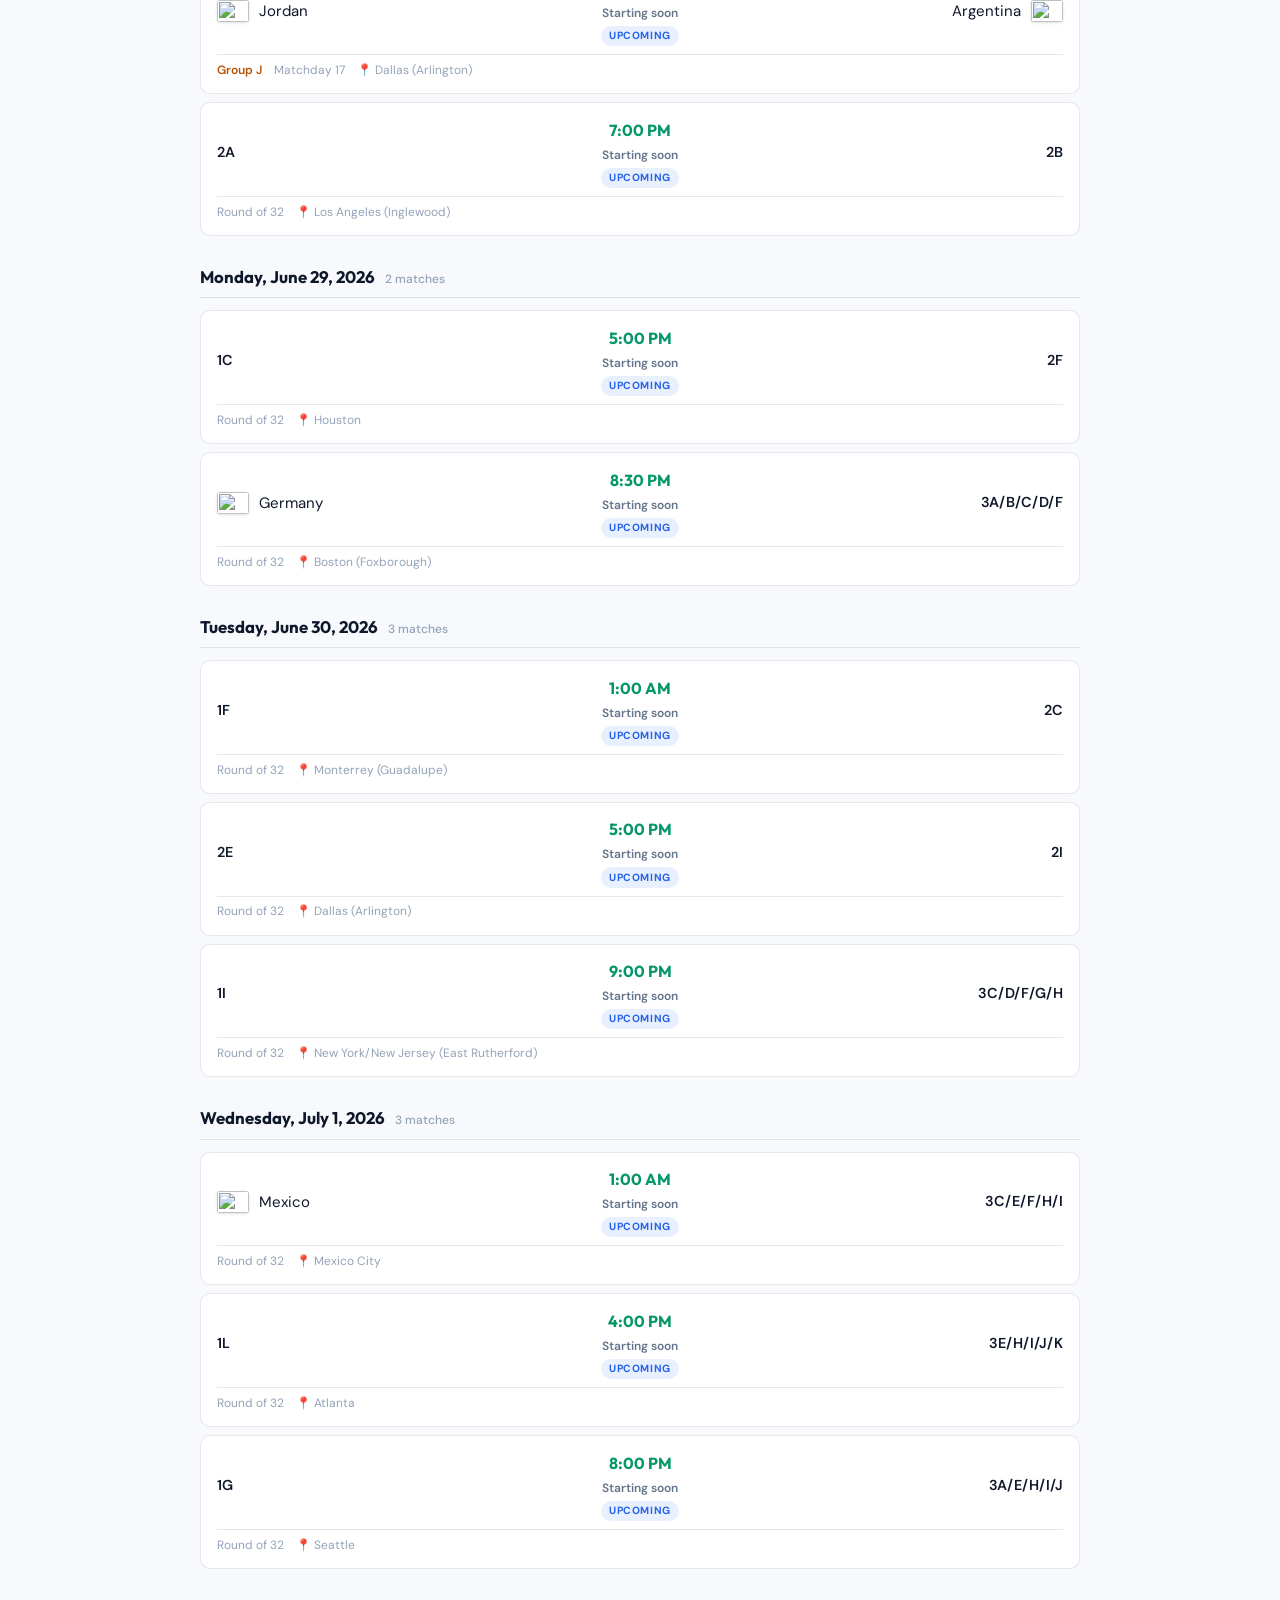
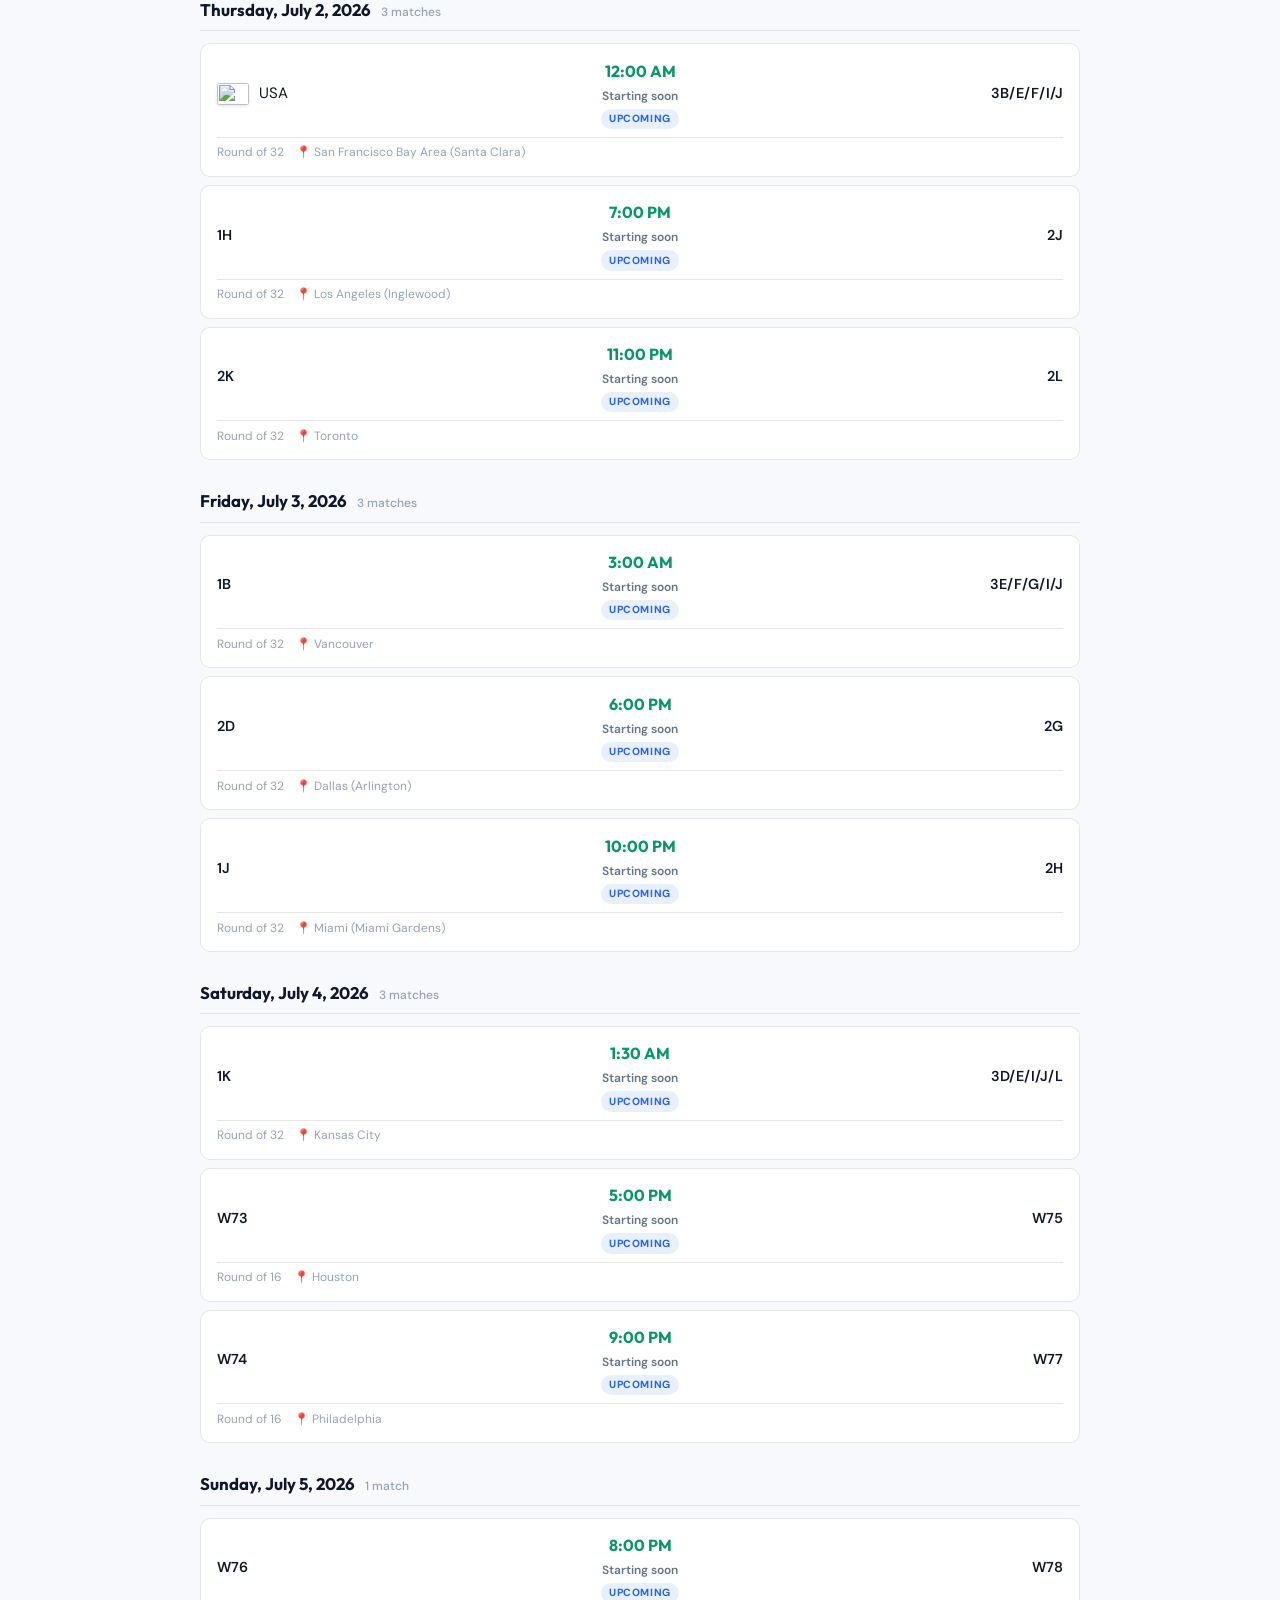
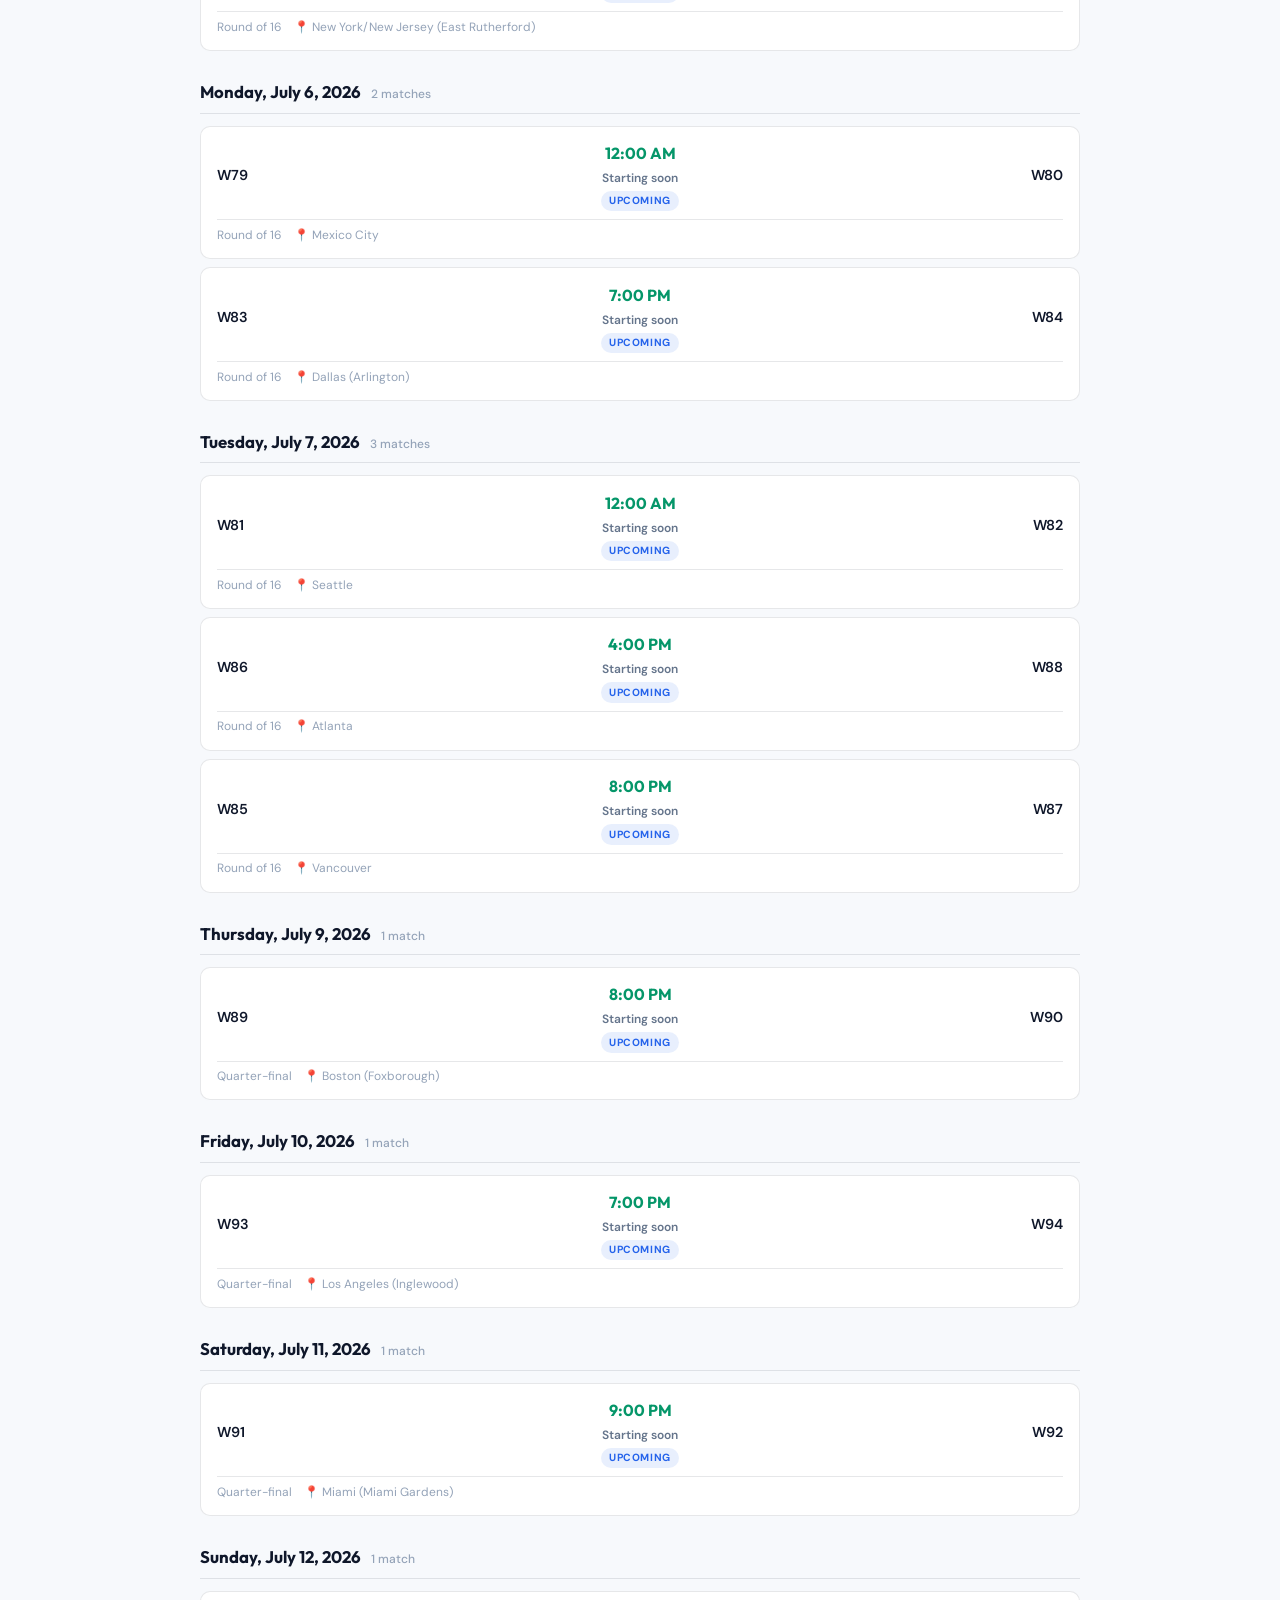
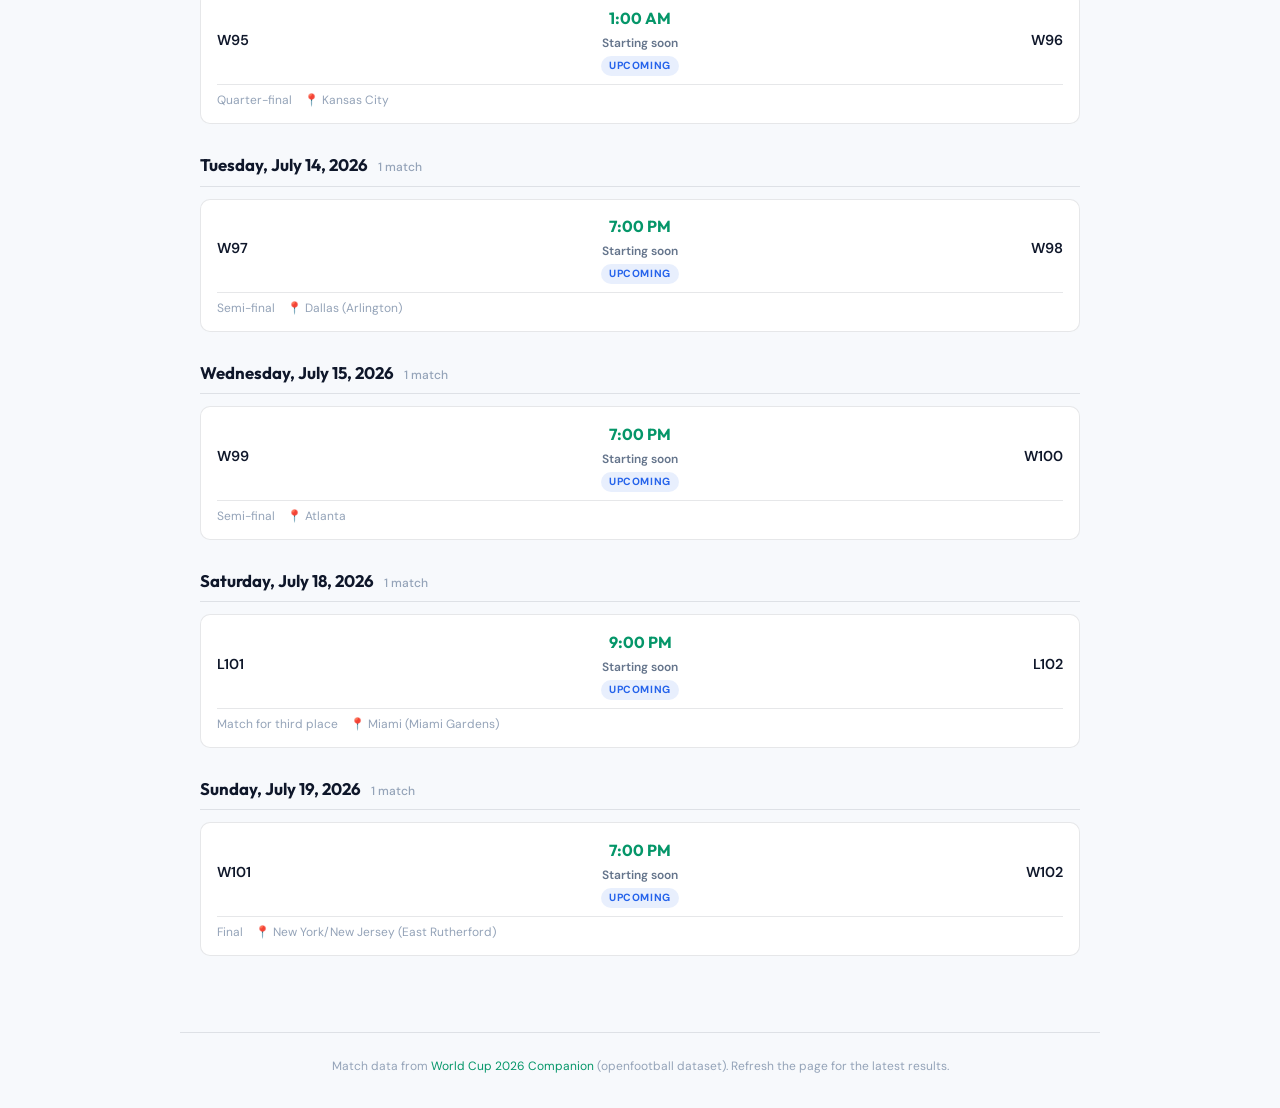
==== commit 0bfe4d6c: "Fix standings collapsible with native details element and match site theme. Replaces the broken butt" ====
--- a/index.html
+++ b/index.html
@@ -60,18 +60,19 @@
       </div>
     </section>
 
-    <section class="standings-section" aria-label="Standings and knockout">
-      <button type="button" class="standings-toggle" id="standings-toggle" aria-expanded="false" aria-controls="standings-panel">
+    <details class="standings-section" id="standings-details">
+      <summary class="standings-toggle">
+        <span class="standings-toggle-icon" aria-hidden="true">📊</span>
         <span class="standings-toggle-text">
           <span class="standings-title">Standings &amp; knockout</span>
           <span class="standings-hint">Groups · Round of 32 through Final</span>
         </span>
         <span class="standings-caret" aria-hidden="true">▾</span>
-      </button>
-      <div id="standings-panel" class="standings-panel" hidden>
+      </summary>
+      <div class="standings-panel">
         <div id="standings-container" class="standings-content"></div>
       </div>
-    </section>
+    </details>
 
     <section class="controls" aria-label="Filters">
       <div class="controls-row">
--- a/styles.css
+++ b/styles.css
@@ -351,32 +351,53 @@
   padding: 1.25rem 1.25rem 3rem;
 }
 
-/* Standings */
+/* Standings (collapsible, matches .controls card) */
 .standings-section {
-  margin-bottom: 1.25rem;
+  margin-bottom: 0.75rem;
   background: var(--bg-card);
   border: 1px solid var(--border);
-  border-radius: var(--radius-sm);
+  border-radius: var(--radius);
+  backdrop-filter: blur(12px);
+  box-shadow: var(--shadow);
   overflow: hidden;
 }
 
 .standings-toggle {
   display: flex;
   align-items: center;
-  justify-content: space-between;
   gap: 0.75rem;
-  width: 100%;
-  padding: 0.85rem 1rem;
-  border: none;
-  background: var(--bg-card);
+  padding: 1rem;
   cursor: pointer;
-  font-family: inherit;
-  text-align: left;
+  list-style: none;
+  user-select: none;
   transition: background 0.15s;
+}
+
+.standings-toggle::-webkit-details-marker {
+  display: none;
+}
+
+.standings-toggle::marker {
+  content: "";
+}
+
+.standings-section[open] > .standings-toggle {
+  border-bottom: 1px solid var(--border);
+  background: rgba(5, 150, 105, 0.04);
 }
 
 .standings-toggle:hover {
   background: var(--bg-card-hover);
+}
+
+.standings-section[open] > .standings-toggle:hover {
+  background: rgba(5, 150, 105, 0.06);
+}
+
+.standings-toggle-icon {
+  flex-shrink: 0;
+  font-size: 1.15rem;
+  line-height: 1;
 }
 
 .standings-toggle-text {
@@ -384,22 +405,23 @@
   flex-direction: column;
   gap: 0.15rem;
   min-width: 0;
+  flex: 1;
 }
 
 .standings-caret {
   flex-shrink: 0;
-  font-size: 0.85rem;
-  color: var(--text-muted);
-  transition: transform 0.2s;
-}
-
-.standings-section.is-open .standings-caret {
+  font-size: 0.75rem;
+  color: var(--accent);
+  font-weight: 700;
+  transition: transform 0.2s ease;
+}
+
+.standings-section[open] .standings-caret {
   transform: rotate(180deg);
 }
 
 .standings-panel {
-  border-top: 1px solid var(--border);
-  padding: 0.85rem 1rem 1rem;
+  padding: 1rem;
 }
 
 .standings-content {
@@ -449,7 +471,7 @@
 }
 
 .standings-group {
-  background: var(--bg-card);
+  background: var(--bg-deep);
   border: 1px solid var(--border);
   border-radius: var(--radius-sm);
   padding: 0.65rem 0.75rem 0.75rem;
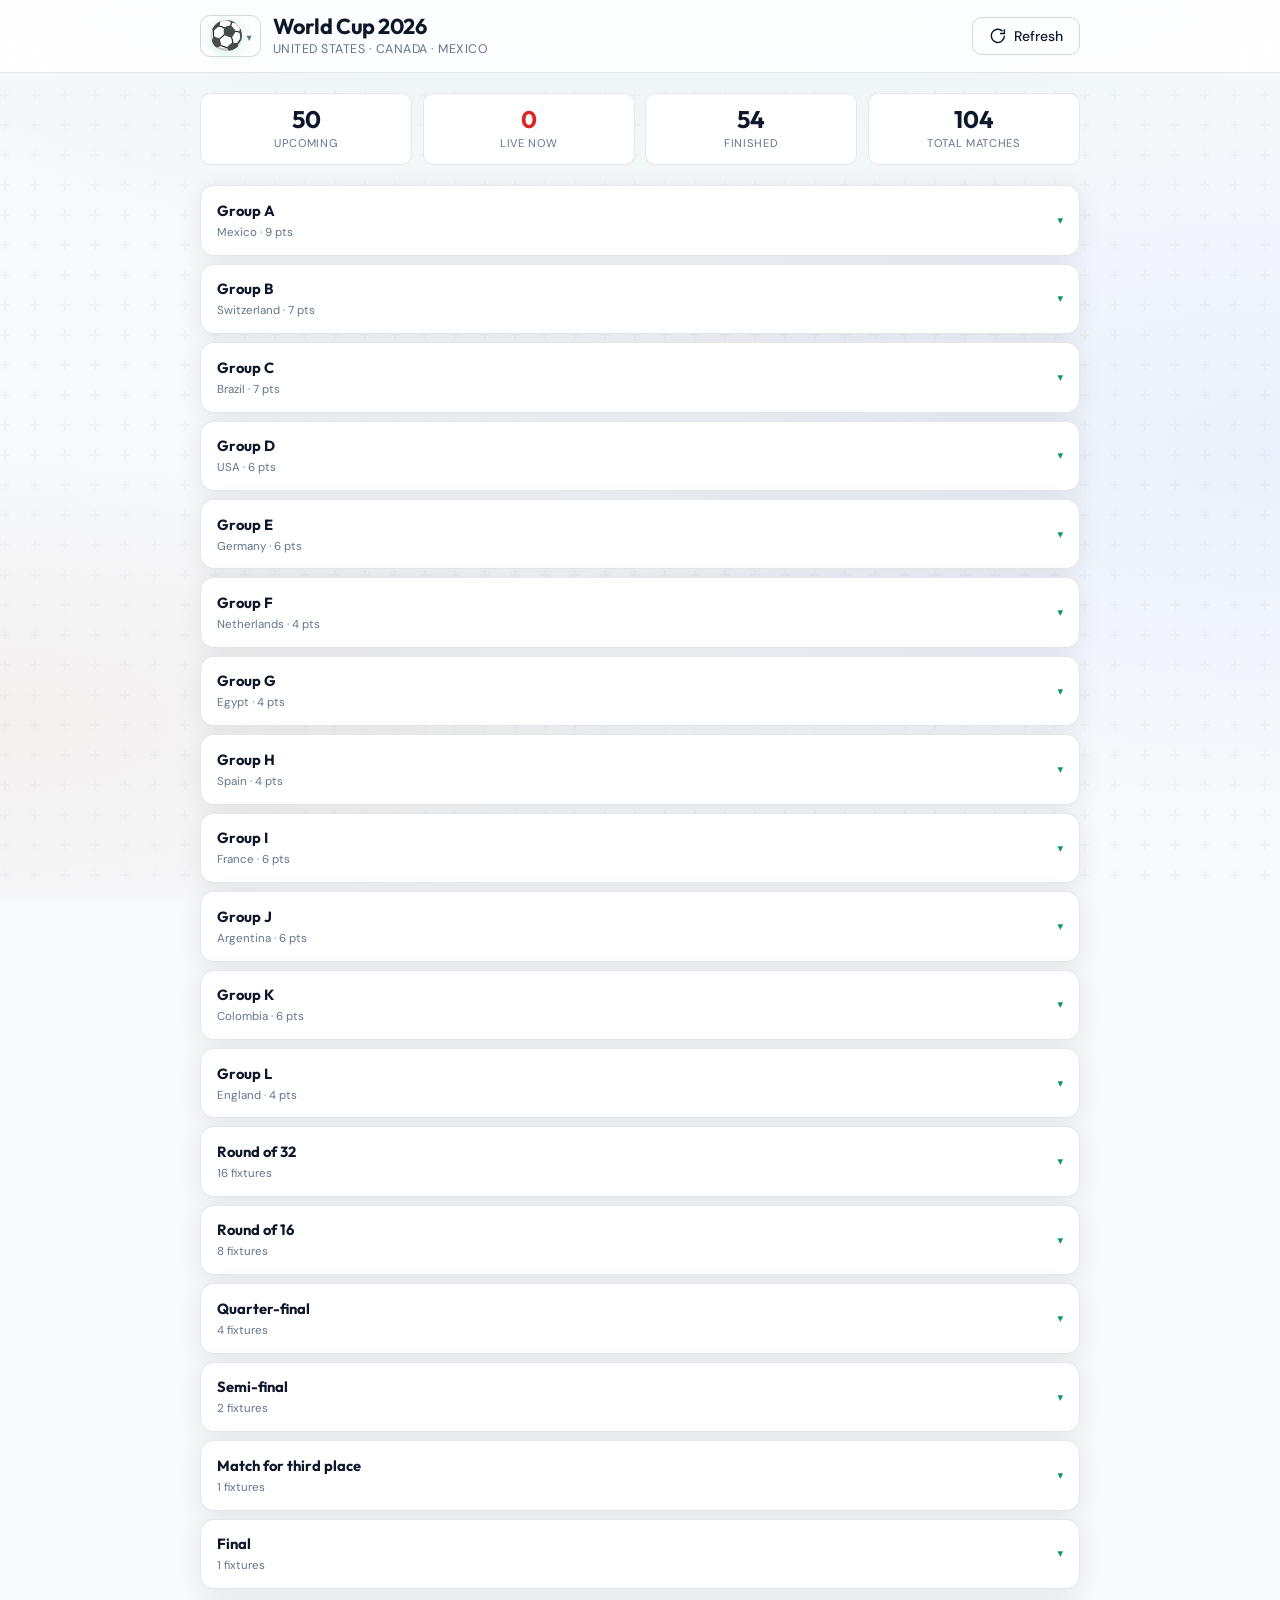
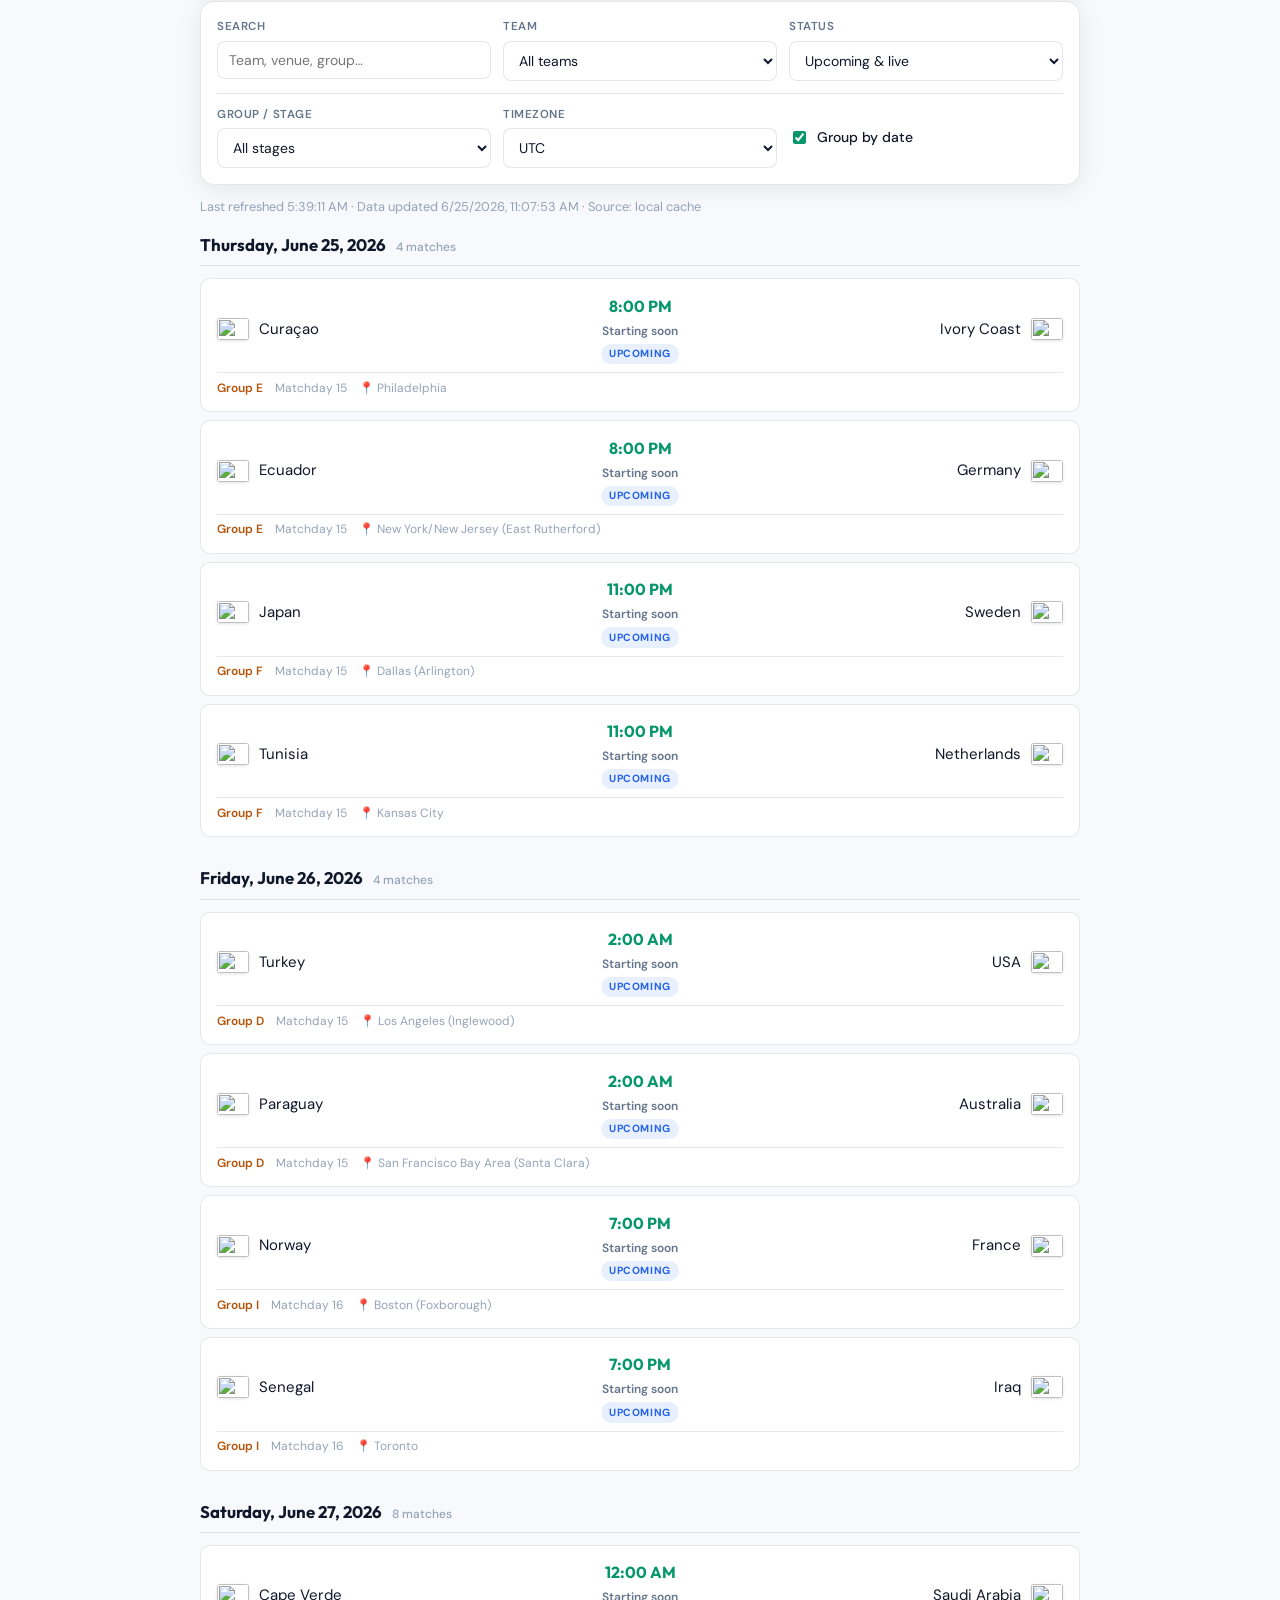
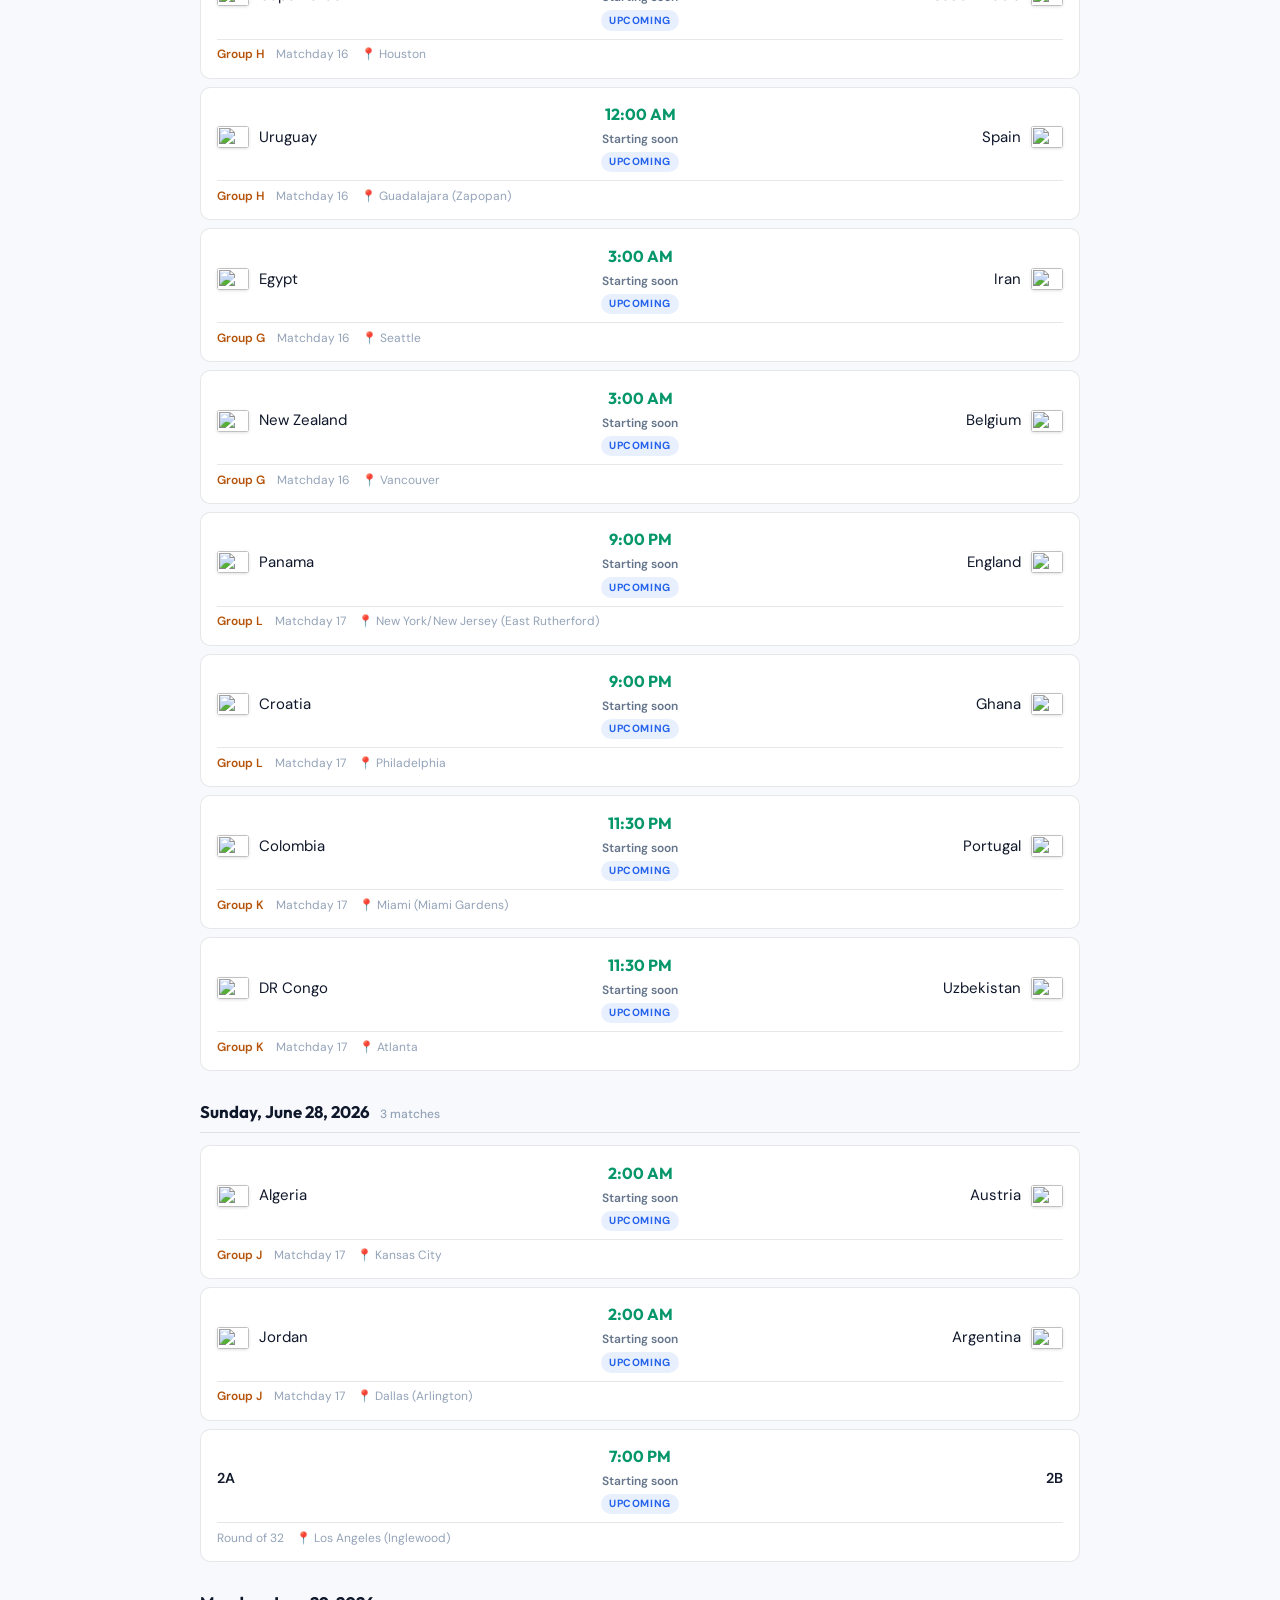
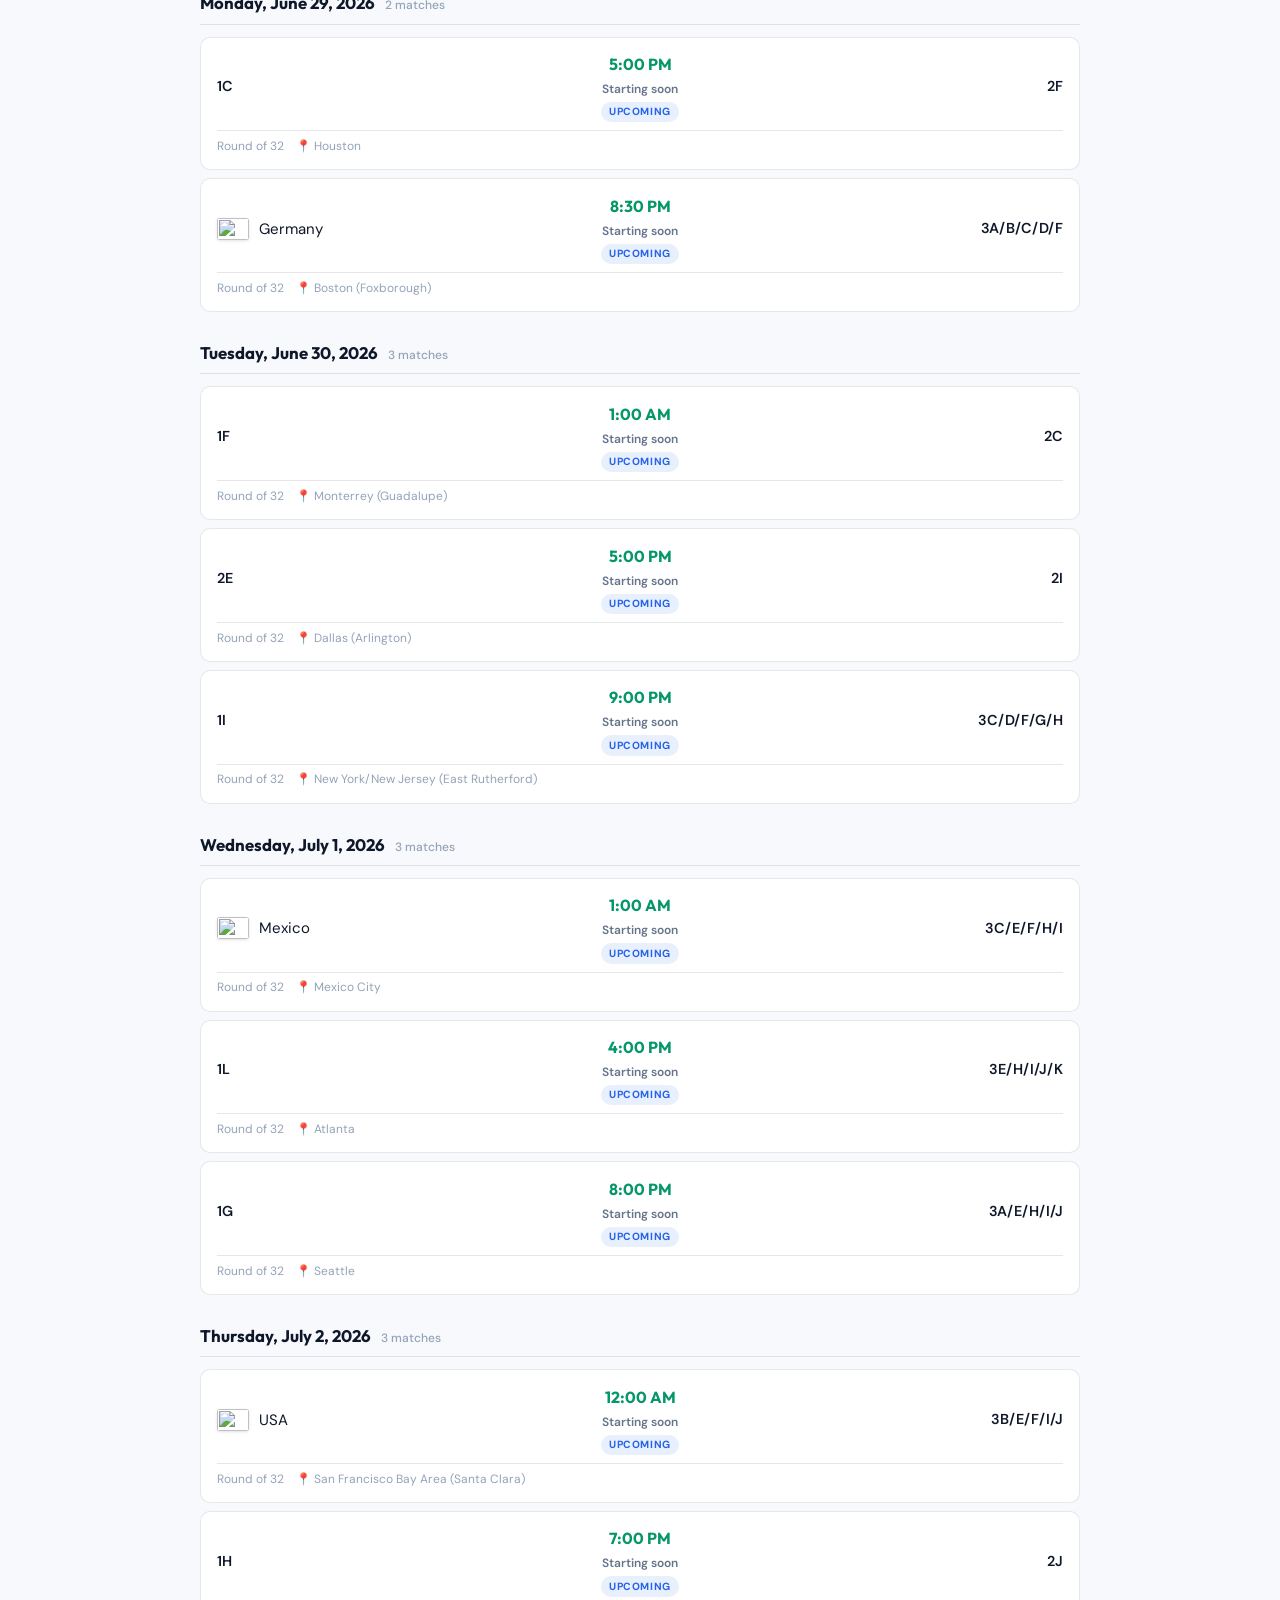
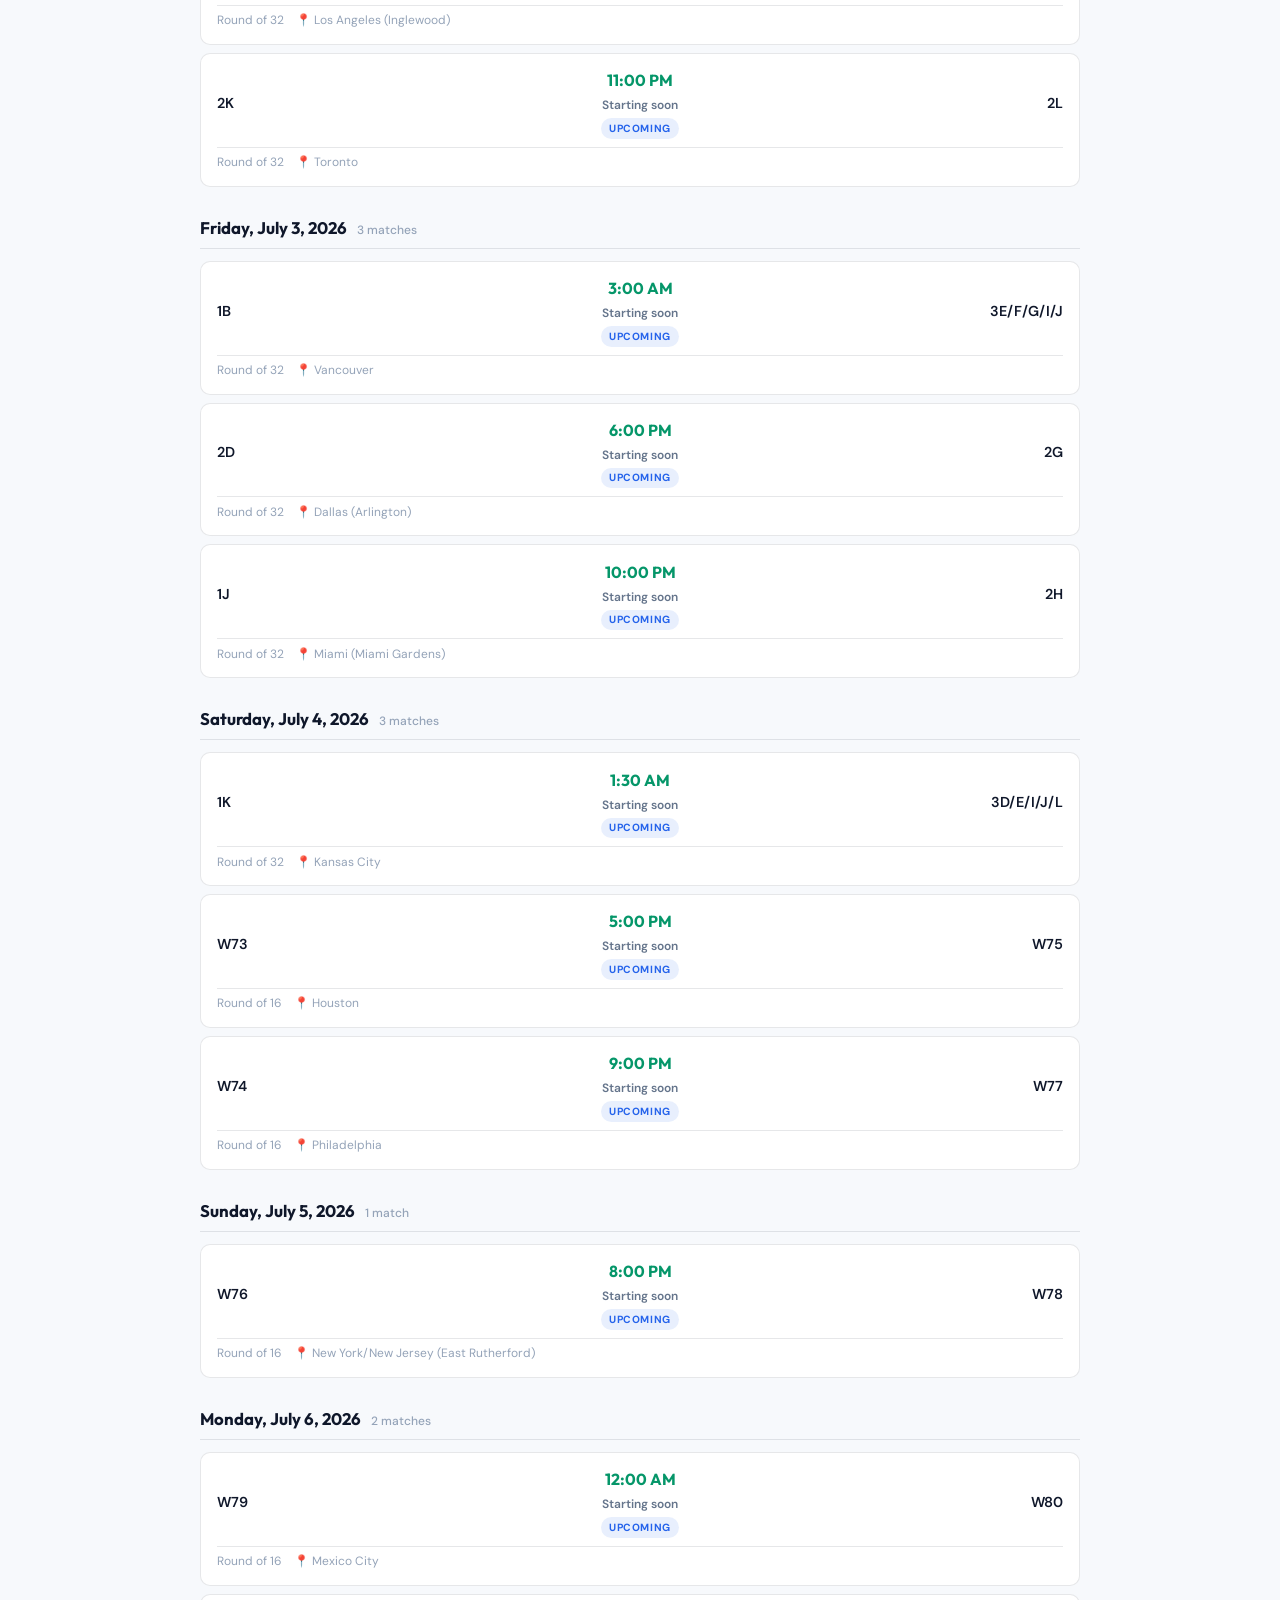
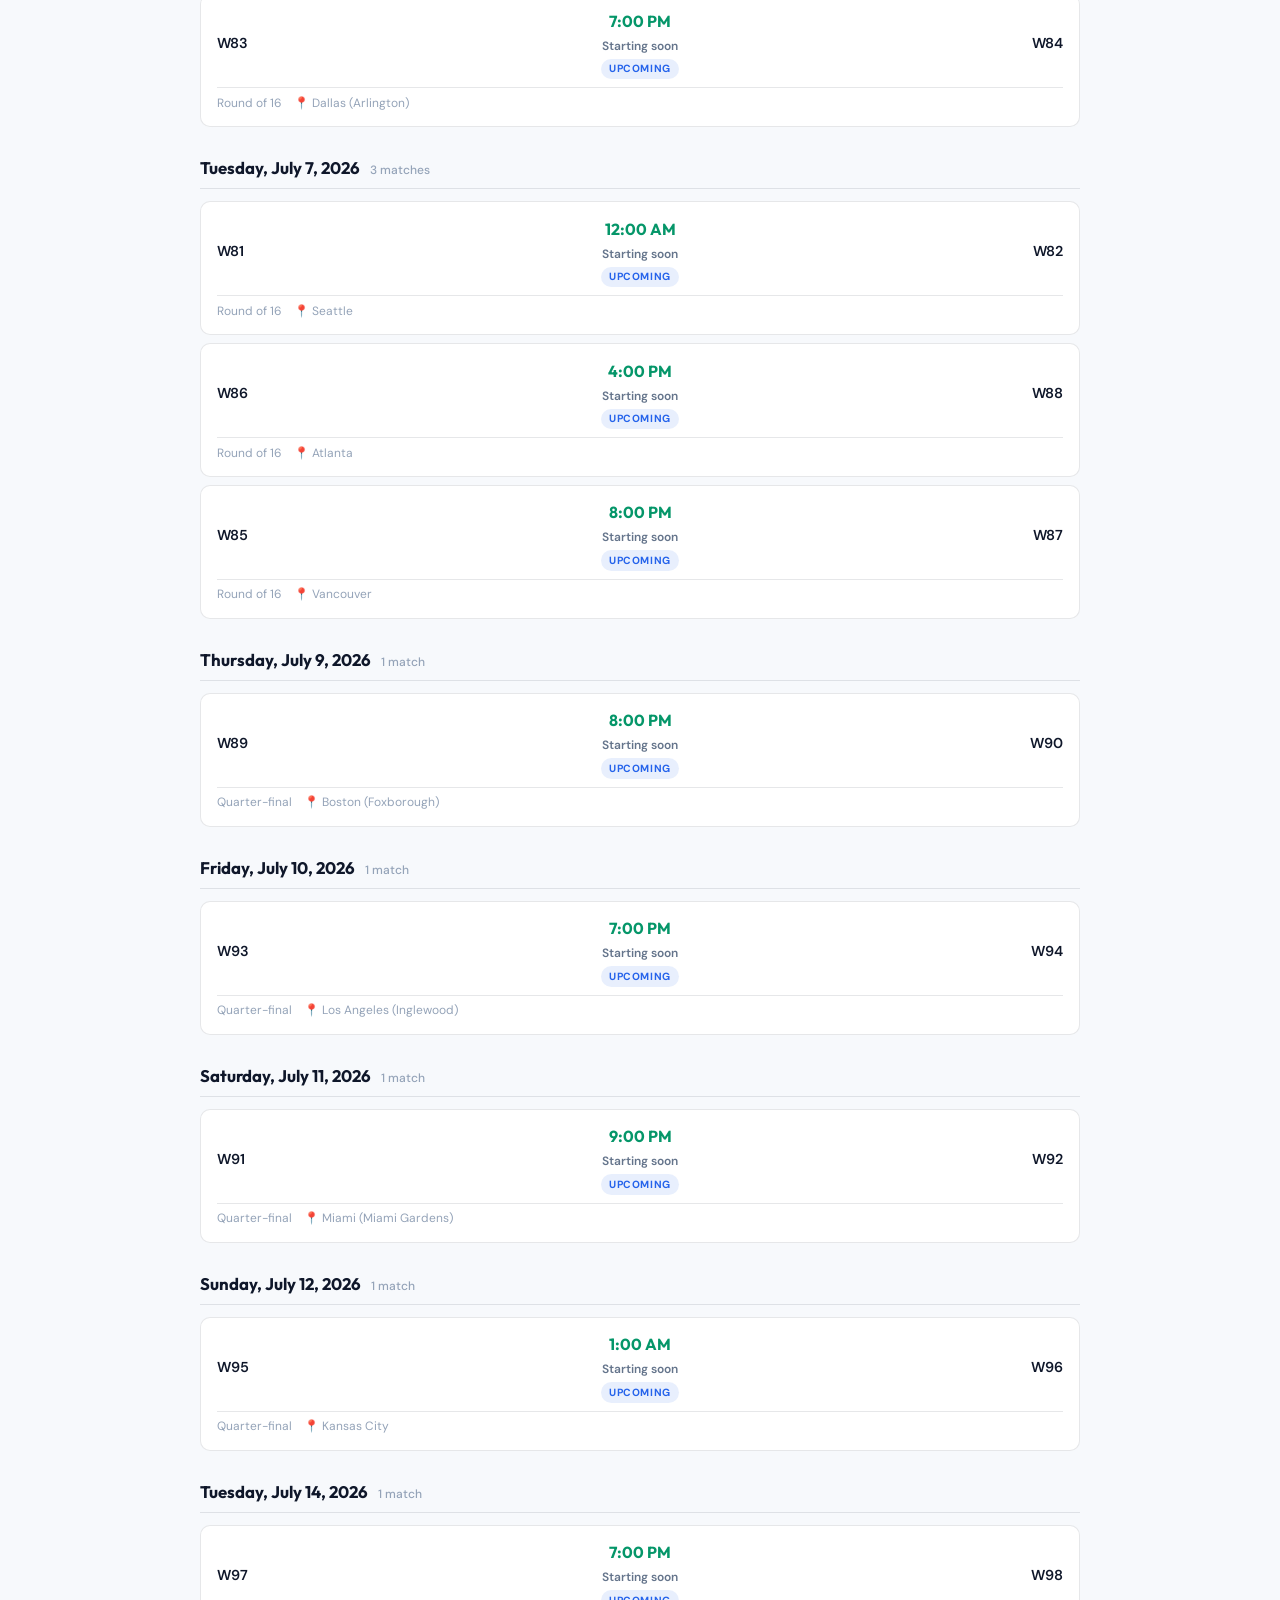
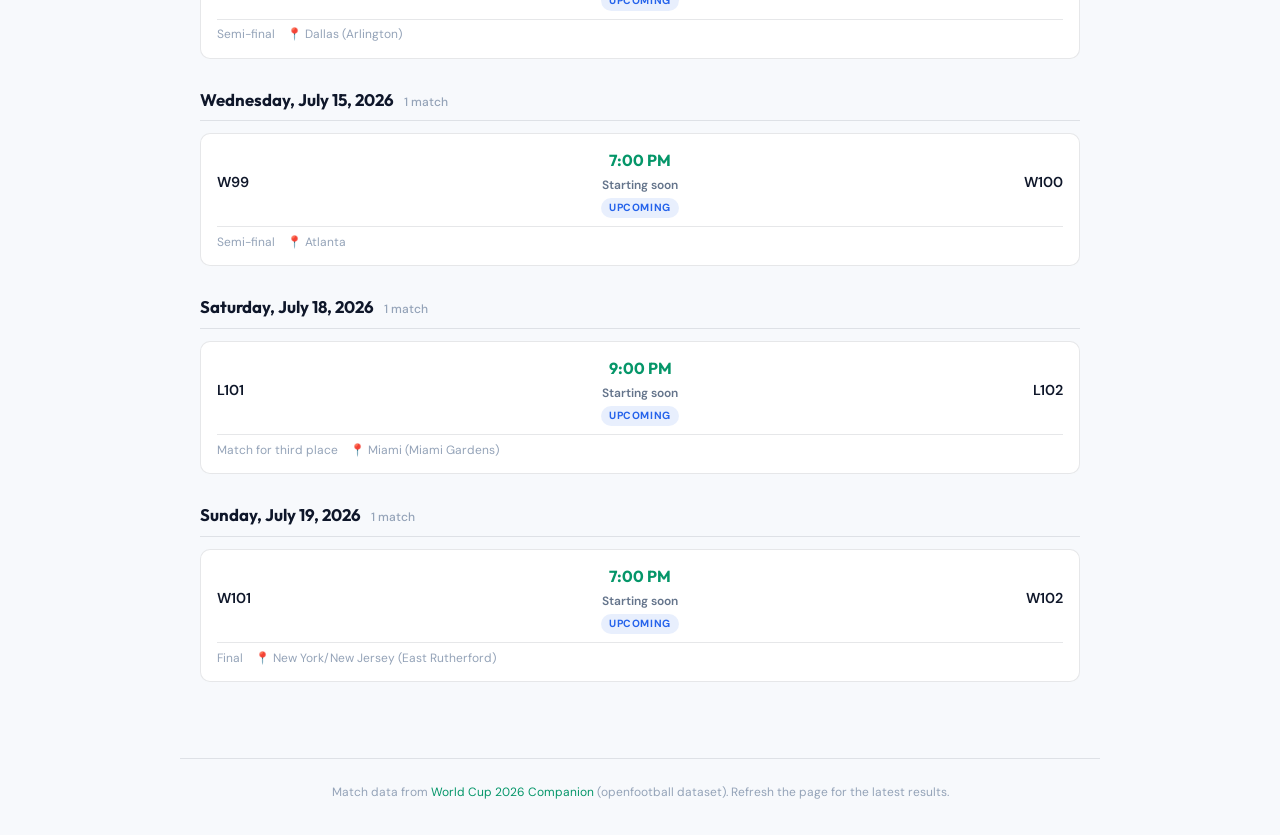
==== commit 24899409: "Split standings into per-stage dropdowns and simplify knockout fixtures. Each group and knockout rou" ====
--- a/index.html
+++ b/index.html
@@ -60,19 +60,7 @@
       </div>
     </section>
 
-    <details class="standings-section" id="standings-details">
-      <summary class="standings-toggle">
-        <span class="standings-toggle-icon" aria-hidden="true">📊</span>
-        <span class="standings-toggle-text">
-          <span class="standings-title">Standings &amp; knockout</span>
-          <span class="standings-hint">Groups · Round of 32 through Final</span>
-        </span>
-        <span class="standings-caret" aria-hidden="true">▾</span>
-      </summary>
-      <div class="standings-panel">
-        <div id="standings-container" class="standings-content"></div>
-      </div>
-    </details>
+    <div id="standings-container" class="standings-stages" aria-label="Standings and knockout"></div>
 
     <section class="controls" aria-label="Filters">
       <div class="controls-row">
--- a/styles.css
+++ b/styles.css
@@ -351,9 +351,15 @@
   padding: 1.25rem 1.25rem 3rem;
 }
 
-/* Standings (collapsible, matches .controls card) */
-.standings-section {
+/* Standings — one dropdown per stage */
+.standings-stages {
+  display: flex;
+  flex-direction: column;
+  gap: 0.5rem;
   margin-bottom: 0.75rem;
+}
+
+.stage-dropdown {
   background: var(--bg-card);
   border: 1px solid var(--border);
   border-radius: var(--radius);
@@ -362,127 +368,79 @@
   overflow: hidden;
 }
 
-.standings-toggle {
-  display: flex;
-  align-items: center;
+.stage-dropdown-summary {
+  display: flex;
+  align-items: center;
+  justify-content: space-between;
   gap: 0.75rem;
-  padding: 1rem;
+  padding: 0.85rem 1rem;
   cursor: pointer;
   list-style: none;
   user-select: none;
   transition: background 0.15s;
 }
 
-.standings-toggle::-webkit-details-marker {
+.stage-dropdown-summary::-webkit-details-marker {
   display: none;
 }
 
-.standings-toggle::marker {
+.stage-dropdown-summary::marker {
   content: "";
 }
 
-.standings-section[open] > .standings-toggle {
+.stage-dropdown[open] > .stage-dropdown-summary {
   border-bottom: 1px solid var(--border);
   background: rgba(5, 150, 105, 0.04);
 }
 
-.standings-toggle:hover {
+.stage-dropdown-summary:hover {
   background: var(--bg-card-hover);
 }
 
-.standings-section[open] > .standings-toggle:hover {
-  background: rgba(5, 150, 105, 0.06);
-}
-
-.standings-toggle-icon {
+.stage-dropdown-label {
+  display: flex;
+  flex-direction: column;
+  gap: 0.12rem;
+  min-width: 0;
+}
+
+.stage-dropdown-title {
+  font-family: var(--font-display);
+  font-size: 0.92rem;
+  font-weight: 700;
+  color: var(--text);
+}
+
+.stage-dropdown-meta {
+  font-size: 0.72rem;
+  color: var(--text-muted);
+}
+
+.stage-caret {
   flex-shrink: 0;
-  font-size: 1.15rem;
-  line-height: 1;
-}
-
-.standings-toggle-text {
-  display: flex;
-  flex-direction: column;
-  gap: 0.15rem;
-  min-width: 0;
-  flex: 1;
-}
-
-.standings-caret {
-  flex-shrink: 0;
-  font-size: 0.75rem;
+  font-size: 0.7rem;
   color: var(--accent);
   font-weight: 700;
   transition: transform 0.2s ease;
 }
 
-.standings-section[open] .standings-caret {
+.stage-dropdown[open] .stage-caret {
   transform: rotate(180deg);
 }
 
-.standings-panel {
-  padding: 1rem;
-}
-
-.standings-content {
-  display: flex;
-  flex-direction: column;
-  gap: 1.25rem;
-}
-
-.standings-block-title {
-  margin: 0 0 0.65rem;
-  font-family: var(--font-display);
-  font-size: 0.78rem;
-  font-weight: 700;
-  text-transform: uppercase;
-  letter-spacing: 0.06em;
-  color: var(--text-muted);
+.stage-dropdown-body {
+  padding: 0.75rem 1rem 1rem;
+  background: var(--bg-deep);
 }
 
 .standings-empty {
-  margin: 0;
+  margin: 0 0 0.75rem;
+  padding: 0.85rem 1rem;
   font-size: 0.85rem;
   color: var(--text-muted);
-}
-
-.standings-title {
-  margin: 0;
-  font-family: var(--font-display);
-  font-size: 1rem;
-  font-weight: 700;
-  color: var(--text);
-}
-
-.standings-hint {
-  margin: 0;
-  font-size: 0.72rem;
-  color: var(--text-muted);
-}
-
-.standings-grid {
-  display: grid;
-  grid-template-columns: repeat(auto-fill, minmax(240px, 1fr));
-  gap: 0.75rem;
-}
-
-.standings-grid-knockout {
-  grid-template-columns: repeat(auto-fill, minmax(280px, 1fr));
-}
-
-.standings-group {
-  background: var(--bg-deep);
+  background: var(--bg-card);
   border: 1px solid var(--border);
-  border-radius: var(--radius-sm);
-  padding: 0.65rem 0.75rem 0.75rem;
-}
-
-.standings-group-title {
-  margin: 0 0 0.45rem;
-  font-family: var(--font-display);
-  font-size: 0.82rem;
-  font-weight: 700;
-  color: var(--accent);
+  border-radius: var(--radius);
 }
 
 .standings-table-wrap {
@@ -570,18 +528,91 @@
   background: rgba(234, 179, 8, 0.05);
 }
 
-.knockout-table .knockout-cell-score {
-  text-align: center;
-  width: 4.5rem;
-}
-
-.knockout-table .knockout-cell-away {
-  text-align: right;
-}
-
-.knockout-table .knockout-cell-away .standings-team {
+.knockout-fixtures {
+  list-style: none;
+  margin: 0;
+  padding: 0;
+  display: flex;
+  flex-direction: column;
+  gap: 0.45rem;
+}
+
+.knockout-fixture {
+  display: flex;
+  align-items: center;
+  justify-content: space-between;
+  gap: 0.65rem;
+  padding: 0.55rem 0.65rem;
+  background: var(--bg-card);
+  border: 1px solid var(--border);
+  border-radius: var(--radius-sm);
+}
+
+.knockout-fixture.is-live {
+  border-color: rgba(220, 38, 38, 0.3);
+  background: rgba(220, 38, 38, 0.04);
+}
+
+.knockout-fixture-teams {
+  display: grid;
+  grid-template-columns: 1fr auto 1fr;
+  align-items: center;
+  gap: 0.5rem;
+  flex: 1;
+  min-width: 0;
+}
+
+.knockout-fixture-team {
+  min-width: 0;
+}
+
+.knockout-fixture-team:first-child .standings-team {
+  justify-content: flex-start;
+}
+
+.knockout-fixture-team:last-child .standings-team {
   justify-content: flex-end;
   flex-direction: row-reverse;
+}
+
+.knockout-fixture-team:last-child .standings-team-name,
+.knockout-fixture-team:last-child .standings-team-link {
+  text-align: right;
+}
+
+.knockout-fixture-score {
+  text-align: center;
+  flex-shrink: 0;
+}
+
+.fixture-badge {
+  flex-shrink: 0;
+  font-size: 0.62rem;
+  font-weight: 700;
+  text-transform: uppercase;
+  letter-spacing: 0.04em;
+  padding: 0.15rem 0.4rem;
+  border-radius: 999px;
+  white-space: nowrap;
+}
+
+.fixture-live {
+  background: rgba(220, 38, 38, 0.1);
+  color: var(--live);
+}
+
+.fixture-finished {
+  background: rgba(15, 23, 42, 0.06);
+  color: var(--text-muted);
+}
+
+.fixture-upcoming {
+  background: rgba(37, 99, 235, 0.08);
+  color: var(--accent-2);
+  font-size: 0.6rem;
+  text-transform: none;
+  letter-spacing: 0;
+  font-weight: 600;
 }
 
 .knockout-score {
@@ -606,11 +637,7 @@
   font-family: var(--font-display);
 }
 
-.knockout-row.is-live {
-  background: rgba(220, 38, 38, 0.05);
-}
-
-.knockout-row.is-finished .knockout-score {
+.knockout-fixture.is-finished .knockout-score {
   color: var(--accent-2);
 }
 
@@ -619,8 +646,13 @@
     display: none;
   }
 
-  .standings-grid {
-    grid-template-columns: 1fr;
+  .knockout-fixture {
+    flex-direction: column;
+    align-items: stretch;
+  }
+
+  .fixture-badge {
+    align-self: flex-start;
   }
 }
 
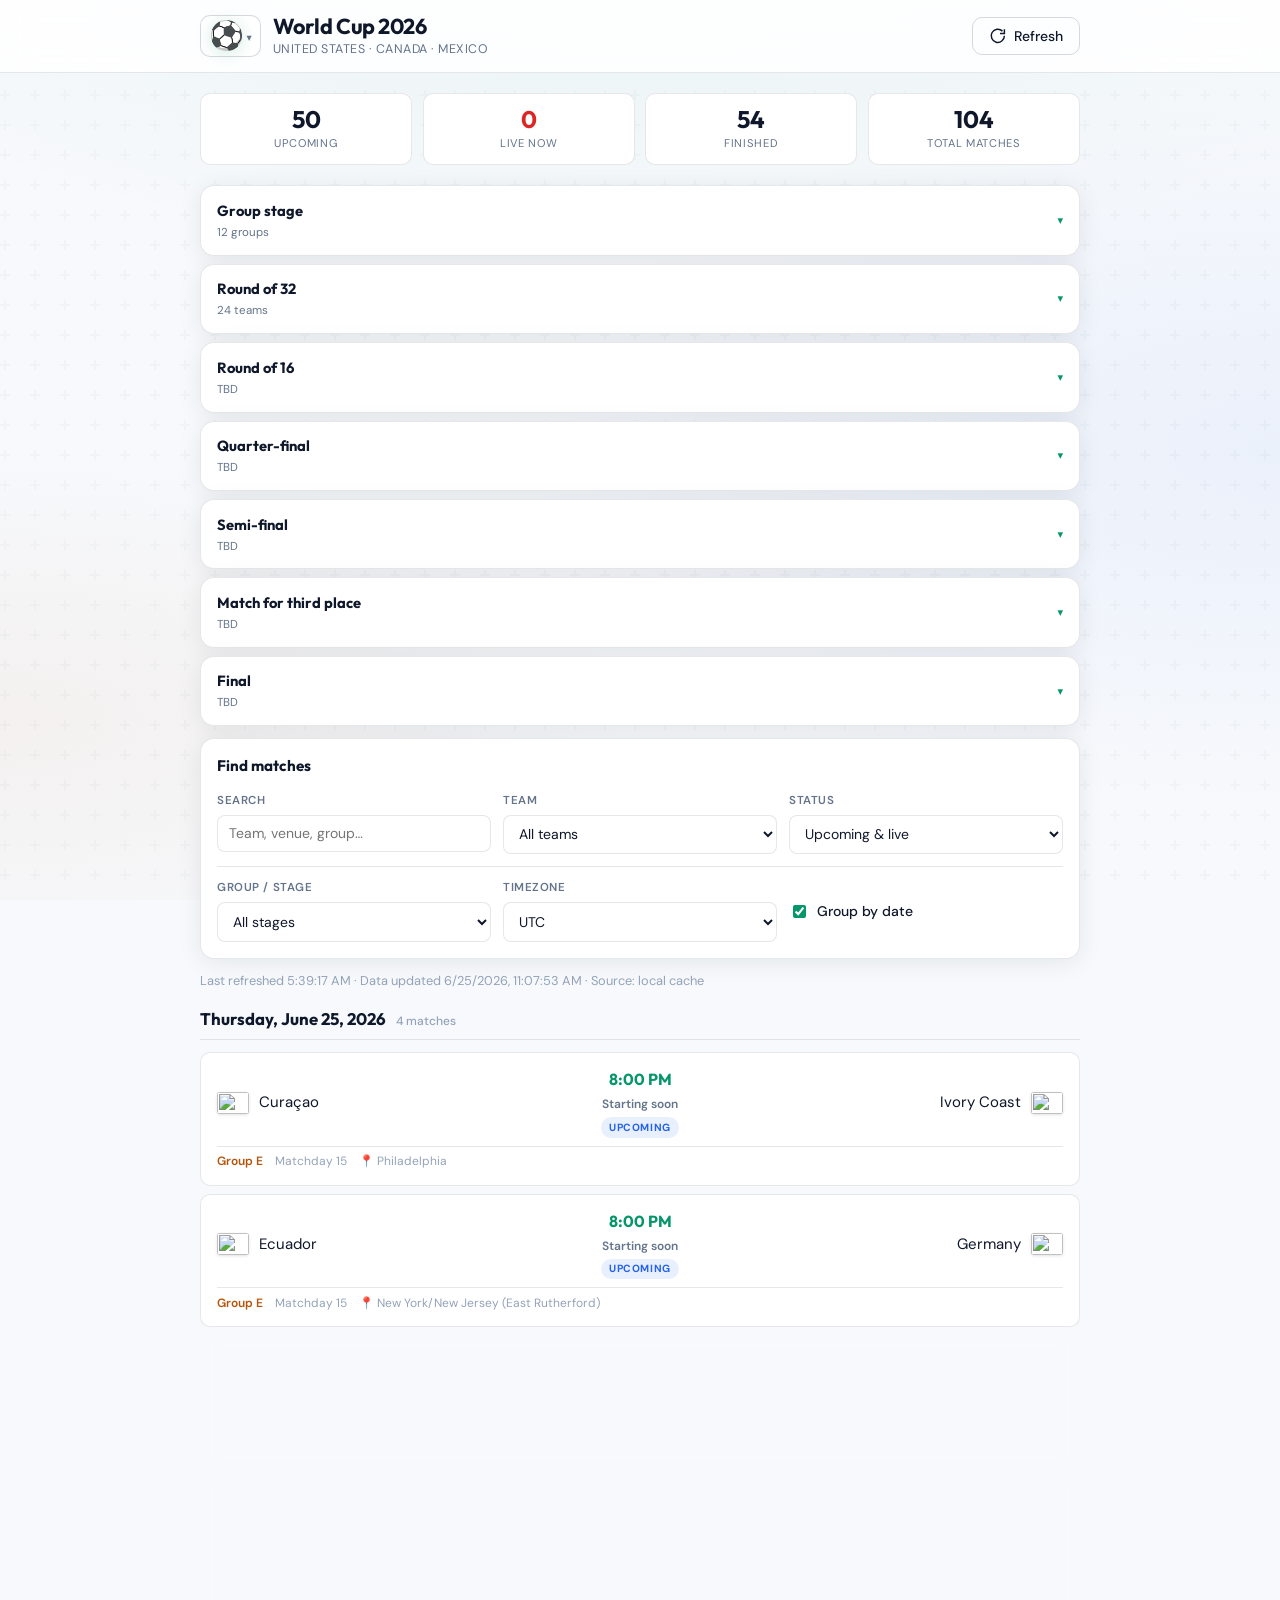
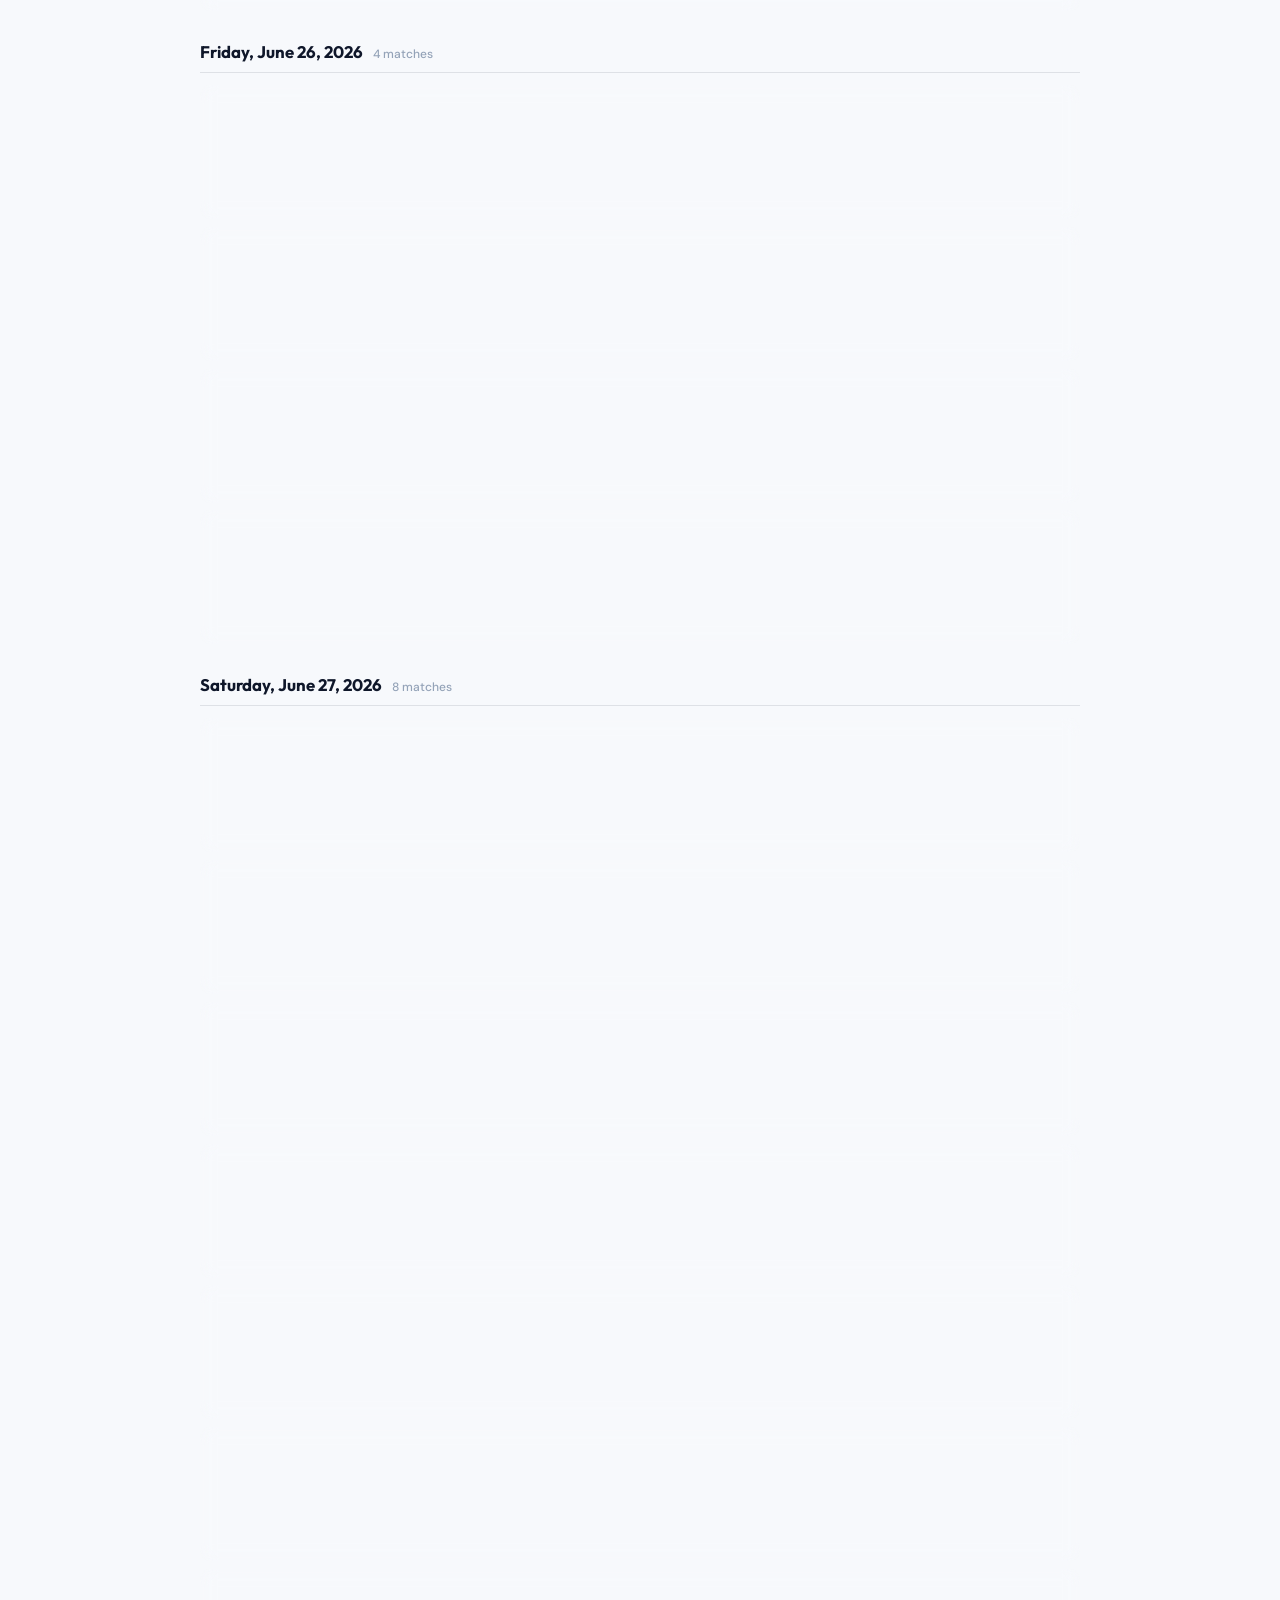
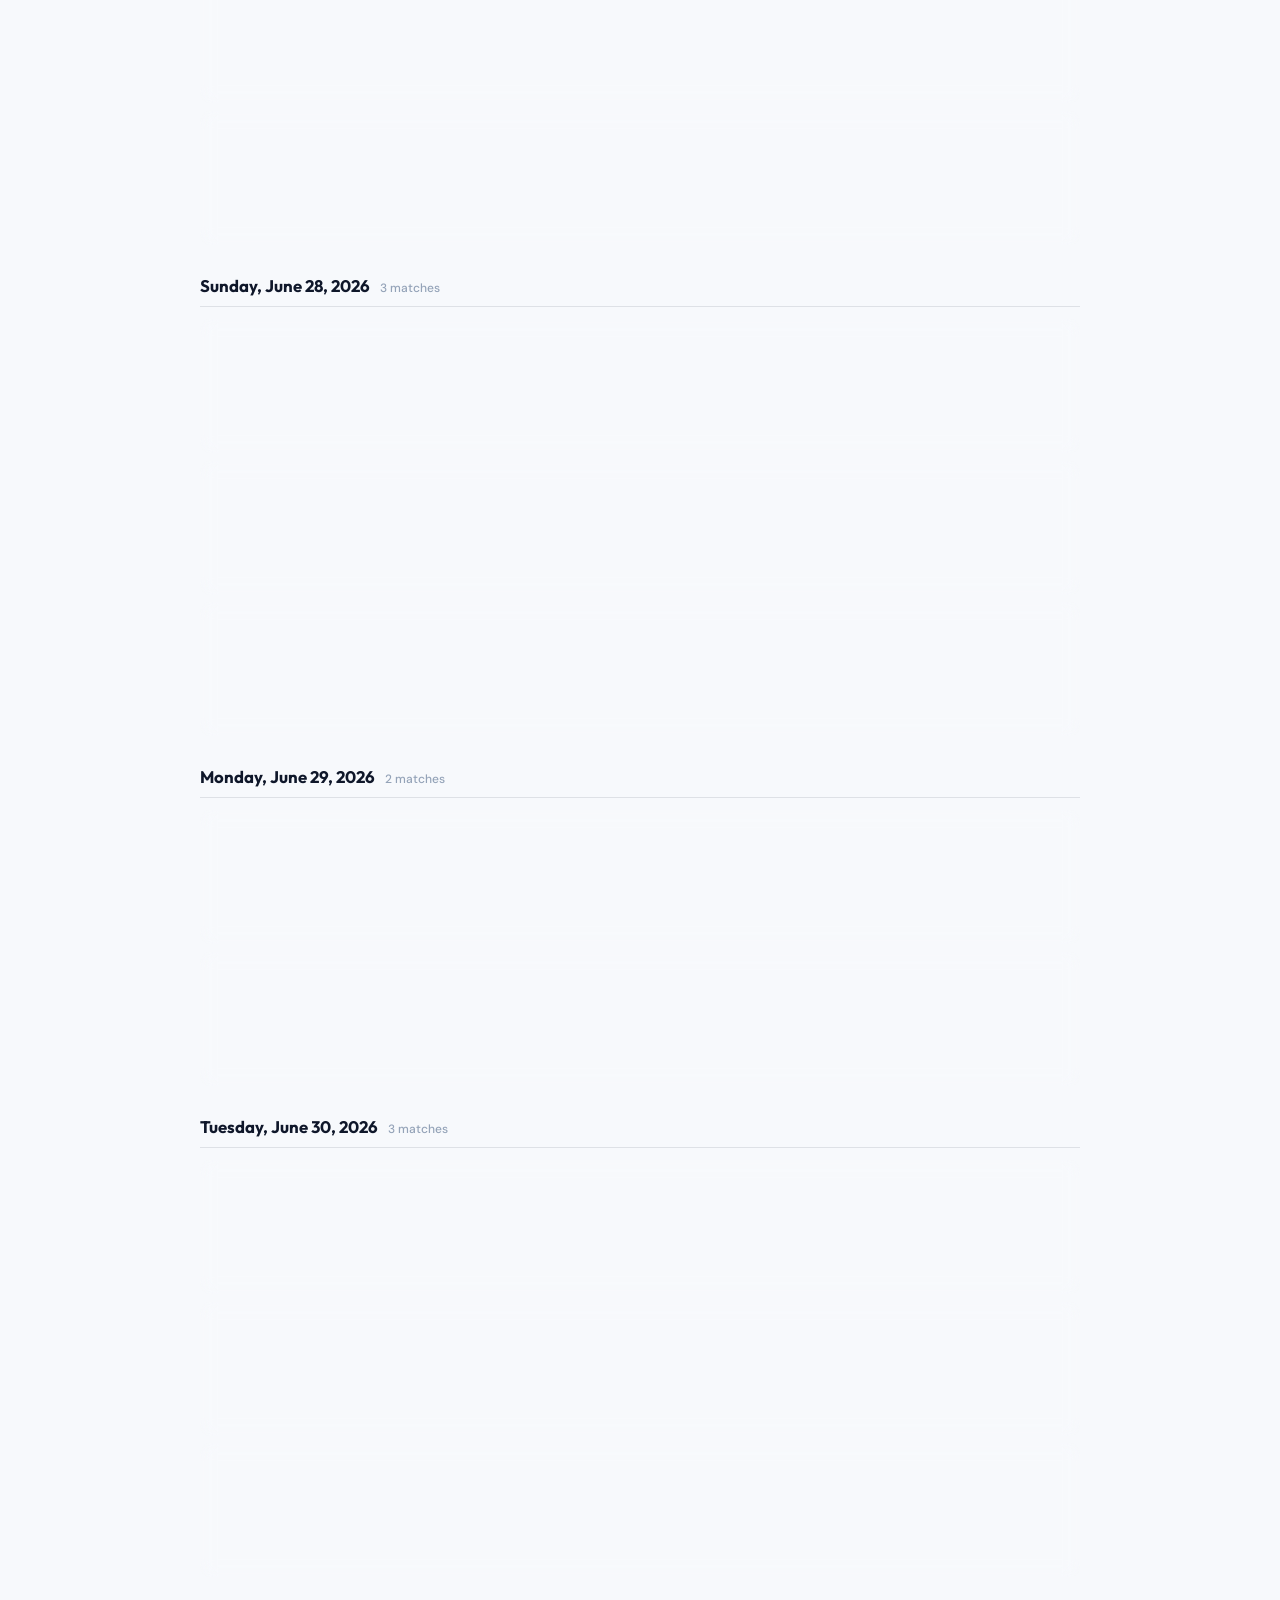
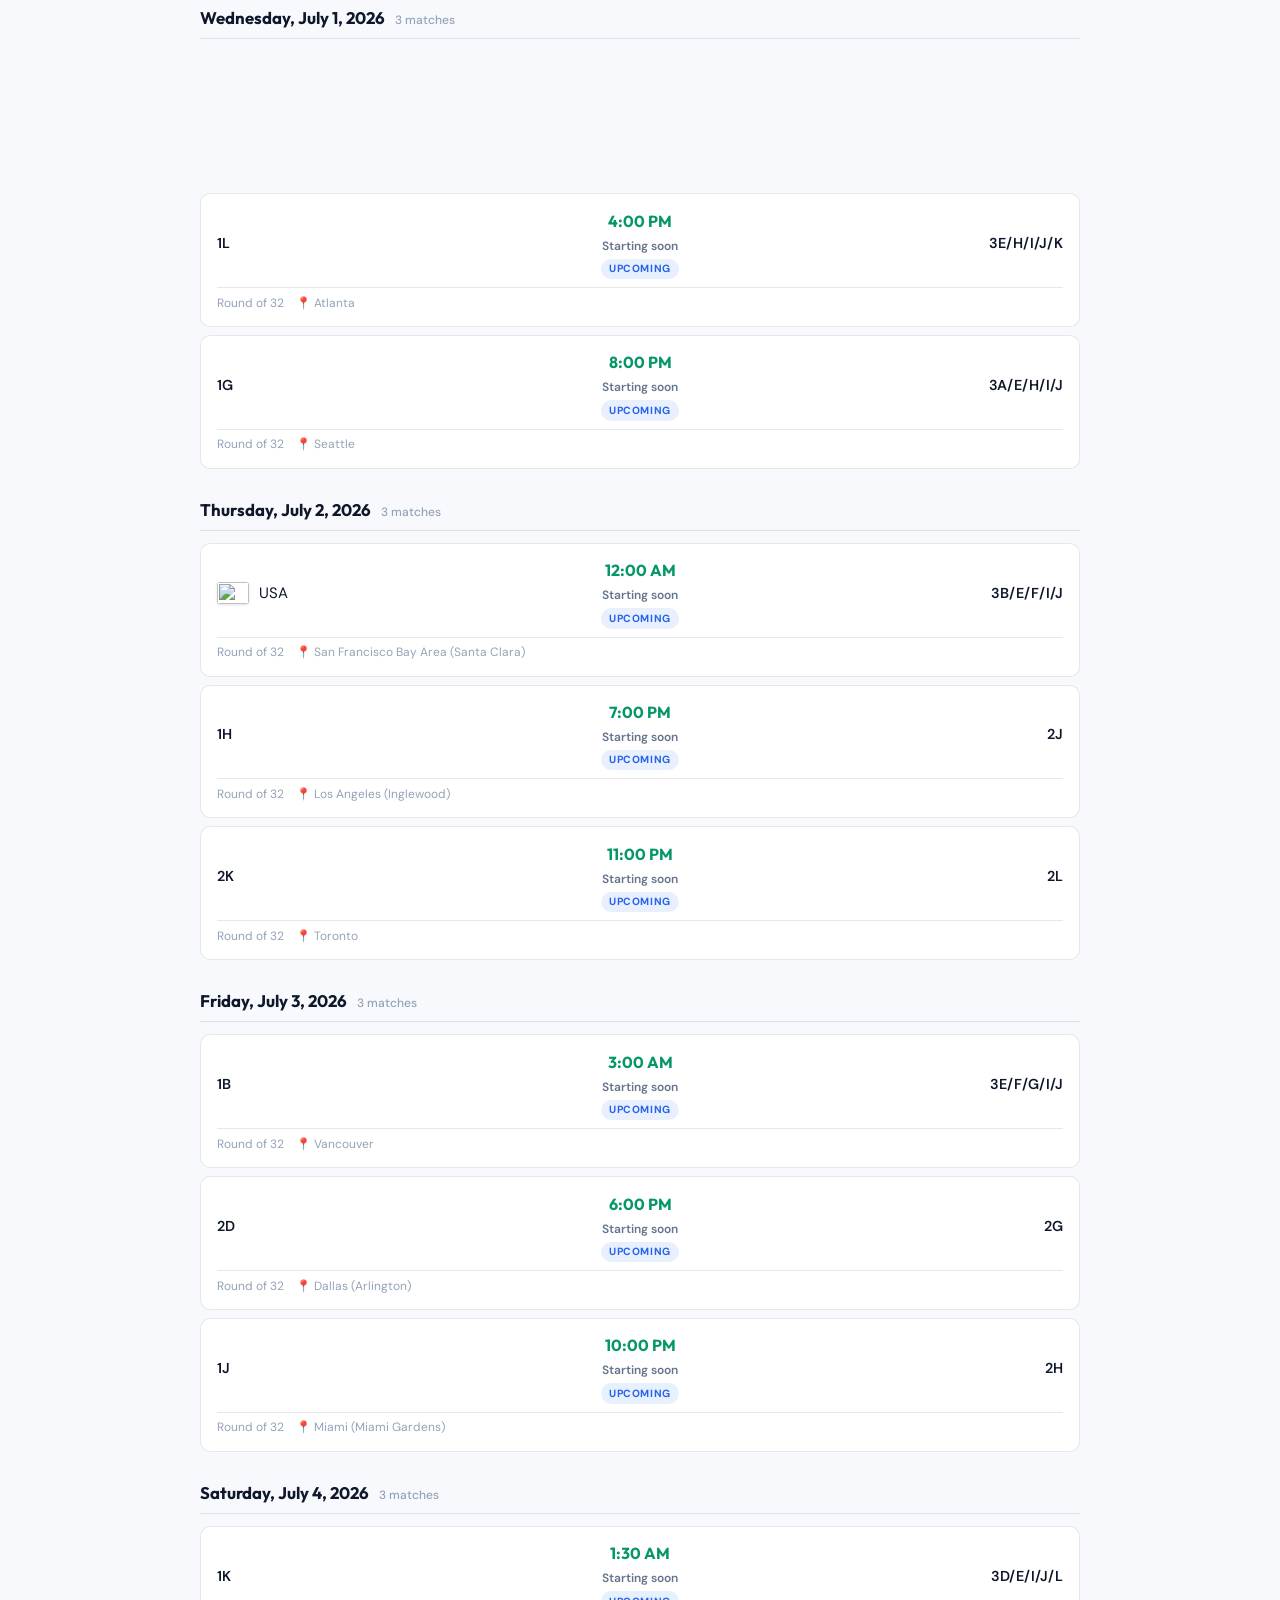
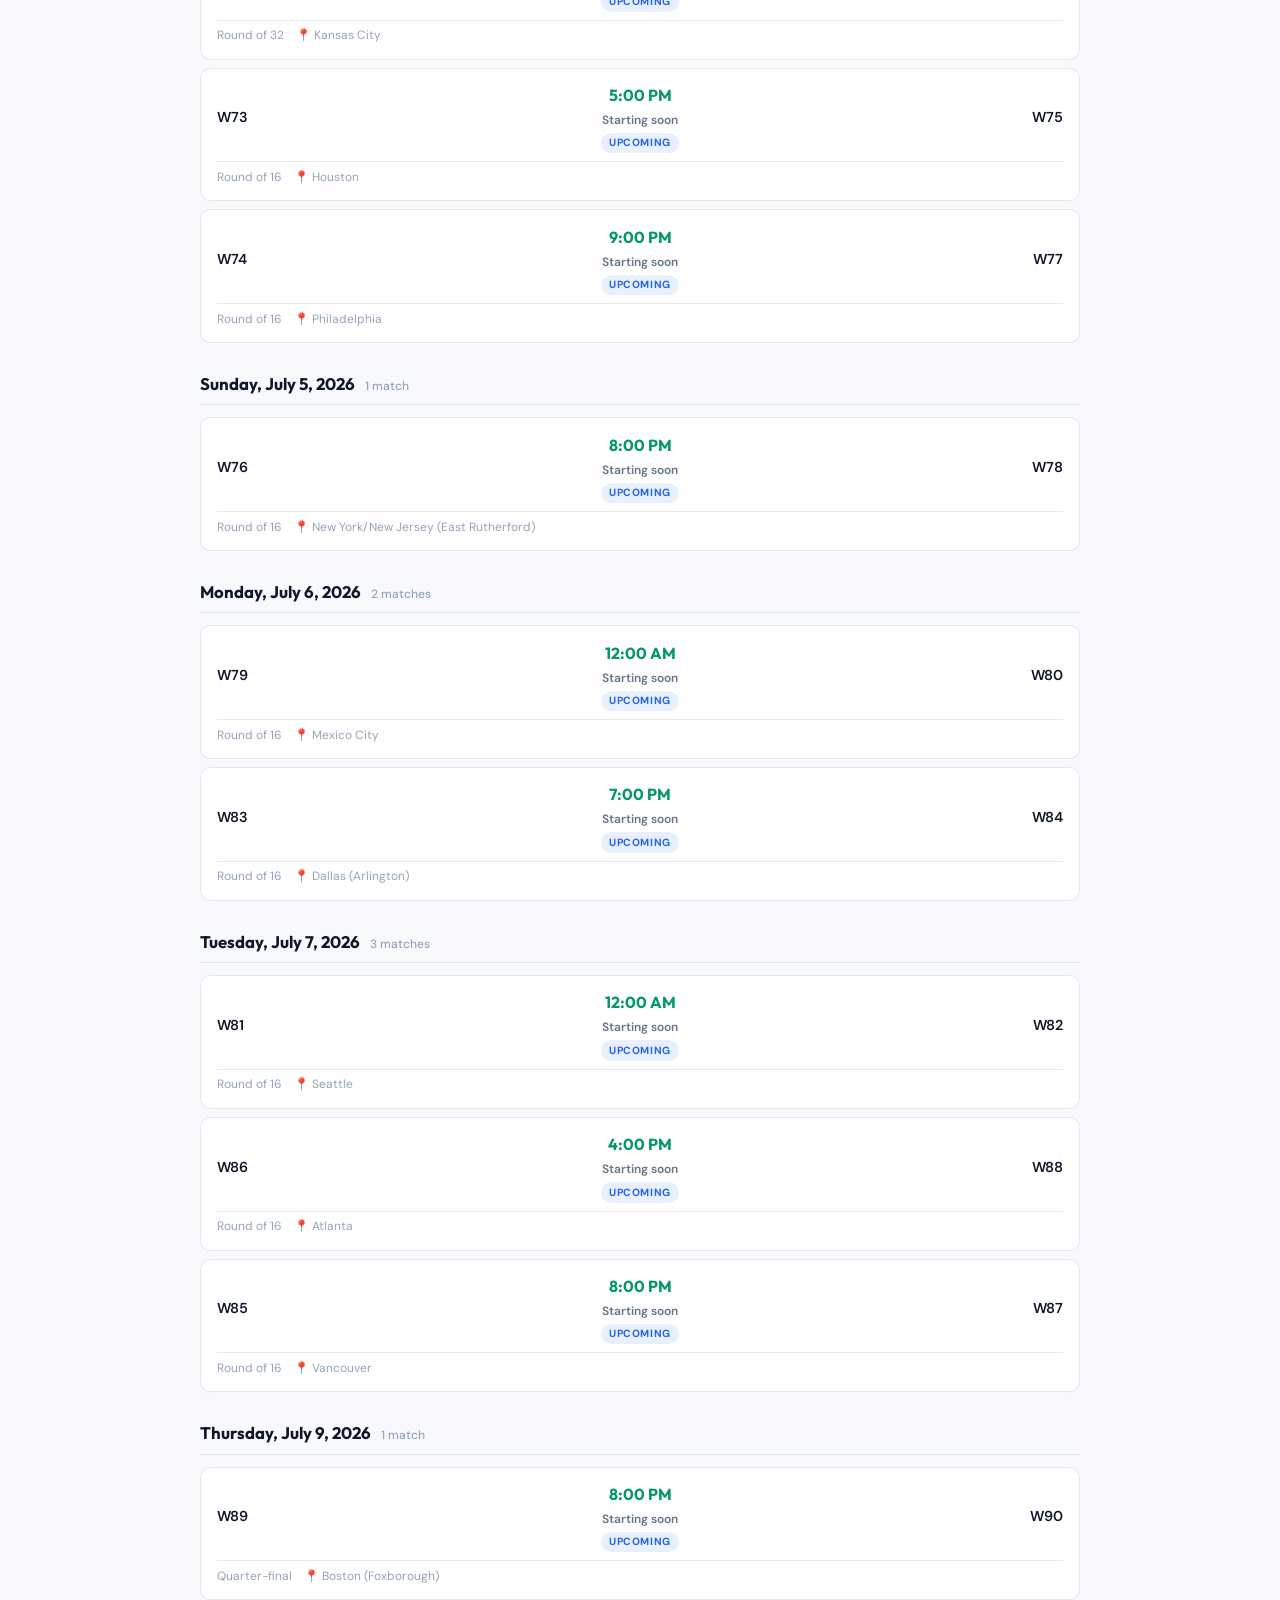
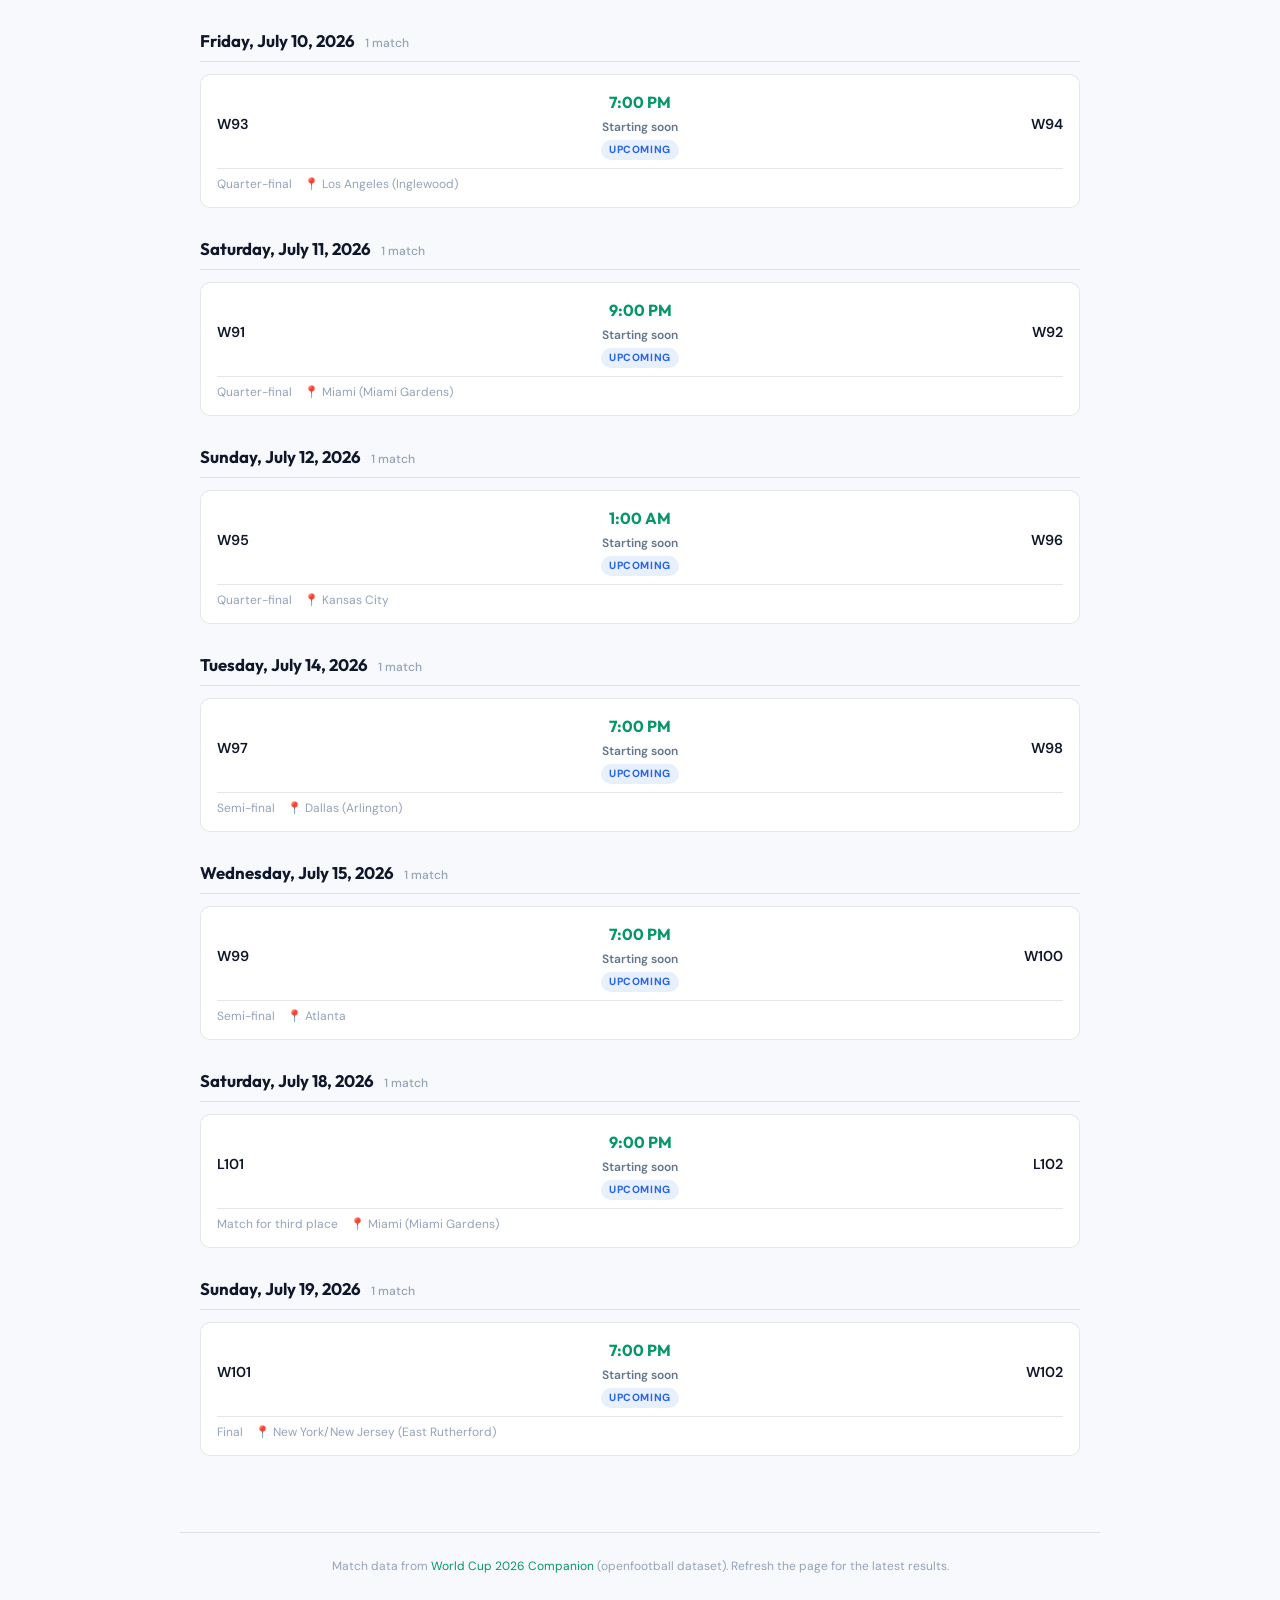
==== commit cc5d63be: "Add Find matches heading to the search and filter section. Co-authored-by: Cursor <cursoragent@curso" ====
--- a/index.html
+++ b/index.html
@@ -62,7 +62,8 @@
 
     <div id="standings-container" class="standings-stages" aria-label="Standings and knockout"></div>
 
-    <section class="controls" aria-label="Filters">
+    <section class="controls" aria-labelledby="controls-heading">
+      <h2 class="controls-title" id="controls-heading">Find matches</h2>
       <div class="controls-row">
         <div class="control-group control-search">
           <label for="search-input">Search</label>
--- a/styles.css
+++ b/styles.css
@@ -369,32 +369,44 @@
 }
 
 .stage-dropdown-summary {
+  cursor: pointer;
+  list-style: none;
+  user-select: none;
+}
+
+.stage-dropdown-summary::-webkit-details-marker {
+  display: none;
+}
+
+.stage-dropdown-summary::marker {
+  content: "";
+  display: none;
+}
+
+.stage-dropdown-summary-inner {
   display: flex;
   align-items: center;
   justify-content: space-between;
   gap: 0.75rem;
   padding: 0.85rem 1rem;
-  cursor: pointer;
-  list-style: none;
-  user-select: none;
   transition: background 0.15s;
 }
 
-.stage-dropdown-summary::-webkit-details-marker {
-  display: none;
-}
-
-.stage-dropdown-summary::marker {
-  content: "";
-}
-
-.stage-dropdown[open] > .stage-dropdown-summary {
+.stage-dropdown[open] > .stage-dropdown-summary .stage-dropdown-summary-inner {
   border-bottom: 1px solid var(--border);
   background: rgba(5, 150, 105, 0.04);
 }
 
-.stage-dropdown-summary:hover {
+.stage-dropdown-summary:hover .stage-dropdown-summary-inner {
   background: var(--bg-card-hover);
+}
+
+.stage-dropdown[open] > .stage-dropdown-summary:hover .stage-dropdown-summary-inner {
+  background: rgba(5, 150, 105, 0.06);
+}
+
+.stage-dropdown:not([open]) > .stage-dropdown-body {
+  display: none;
 }
 
 .stage-dropdown-label {
@@ -431,6 +443,27 @@
 .stage-dropdown-body {
   padding: 0.75rem 1rem 1rem;
   background: var(--bg-deep);
+}
+
+.standings-grid {
+  display: grid;
+  grid-template-columns: repeat(auto-fill, minmax(14rem, 1fr));
+  gap: 0.85rem;
+}
+
+.standings-group {
+  background: var(--bg-card);
+  border: 1px solid var(--border);
+  border-radius: var(--radius-sm);
+  padding: 0.65rem 0.75rem 0.75rem;
+}
+
+.standings-group-title {
+  margin: 0 0 0.45rem;
+  font-family: var(--font-display);
+  font-size: 0.78rem;
+  font-weight: 700;
+  color: var(--text);
 }
 
 .standings-empty {
@@ -715,6 +748,13 @@
   margin-bottom: 0.75rem;
   backdrop-filter: blur(12px);
   box-shadow: var(--shadow);
+}
+
+.controls-title {
+  margin: 0 0 0.85rem;
+  font-family: var(--font-display);
+  font-size: 0.95rem;
+  font-weight: 700;
 }
 
 .controls-row {
